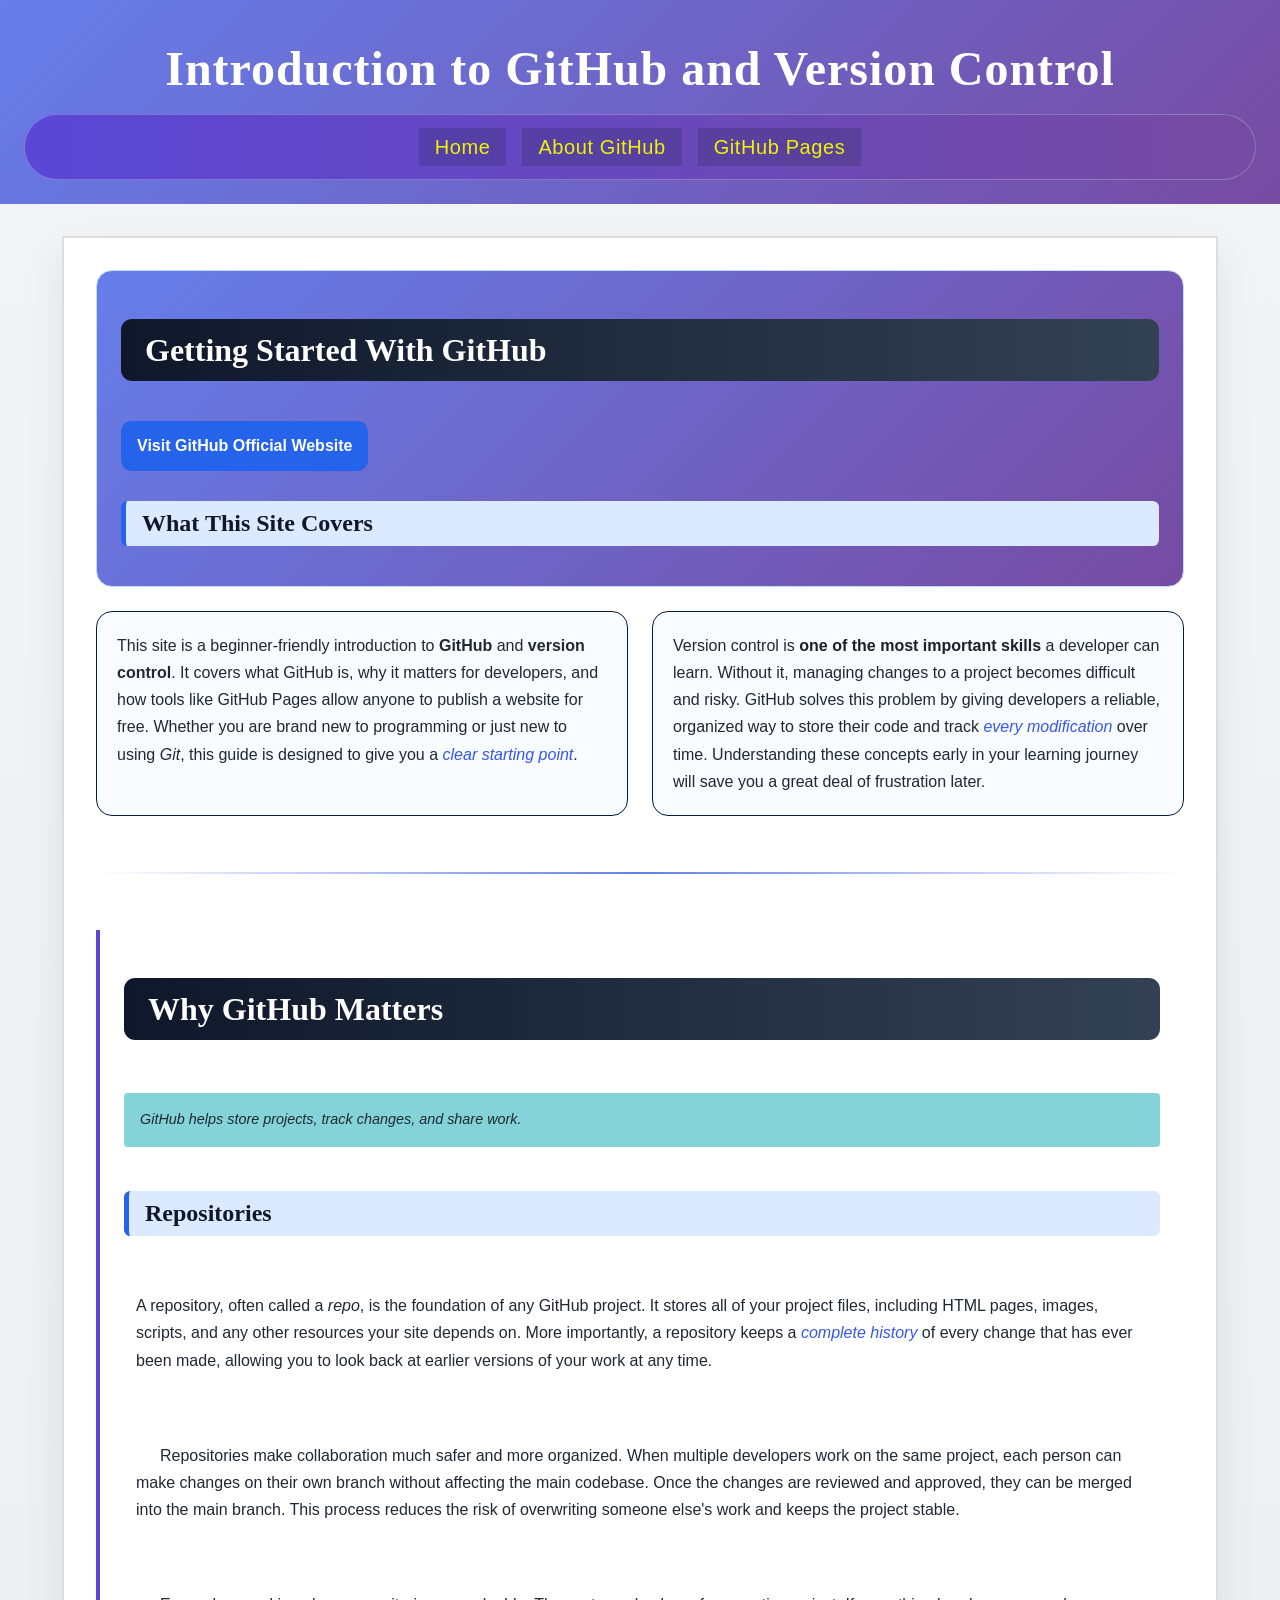
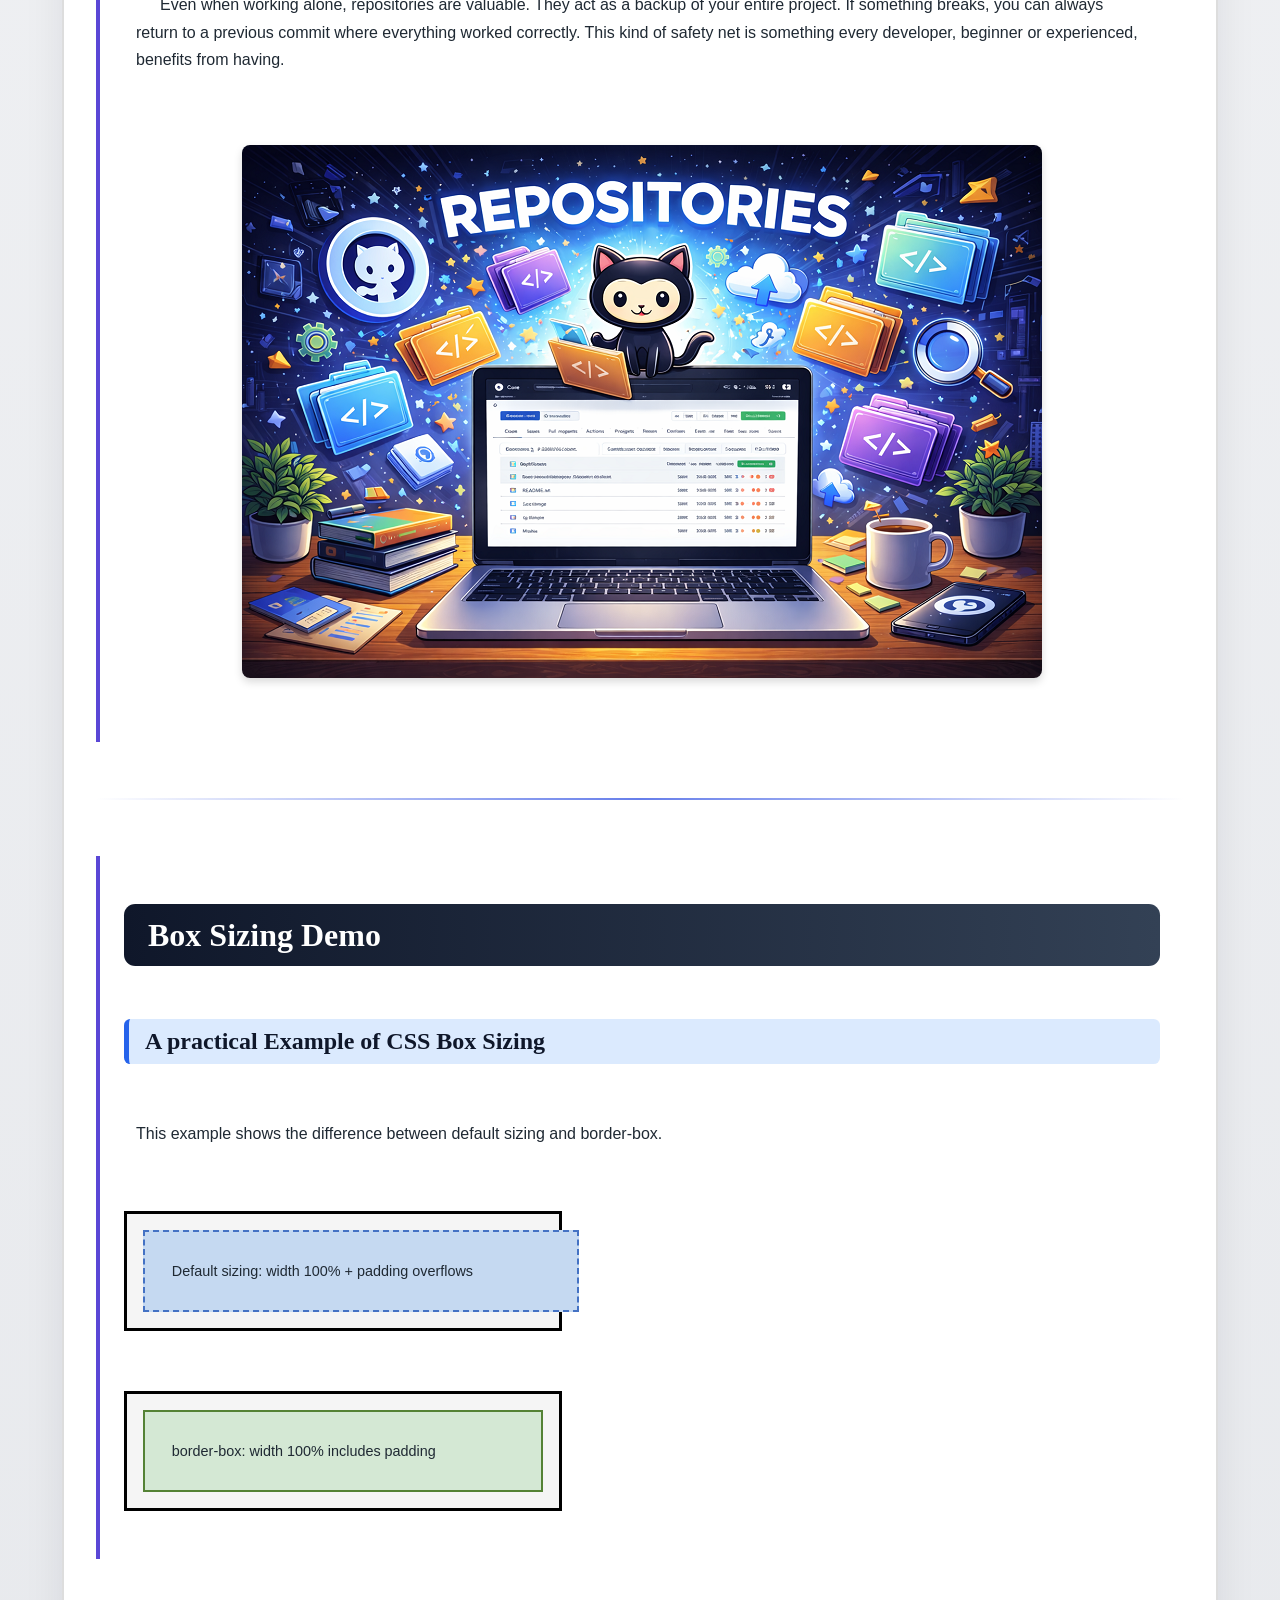
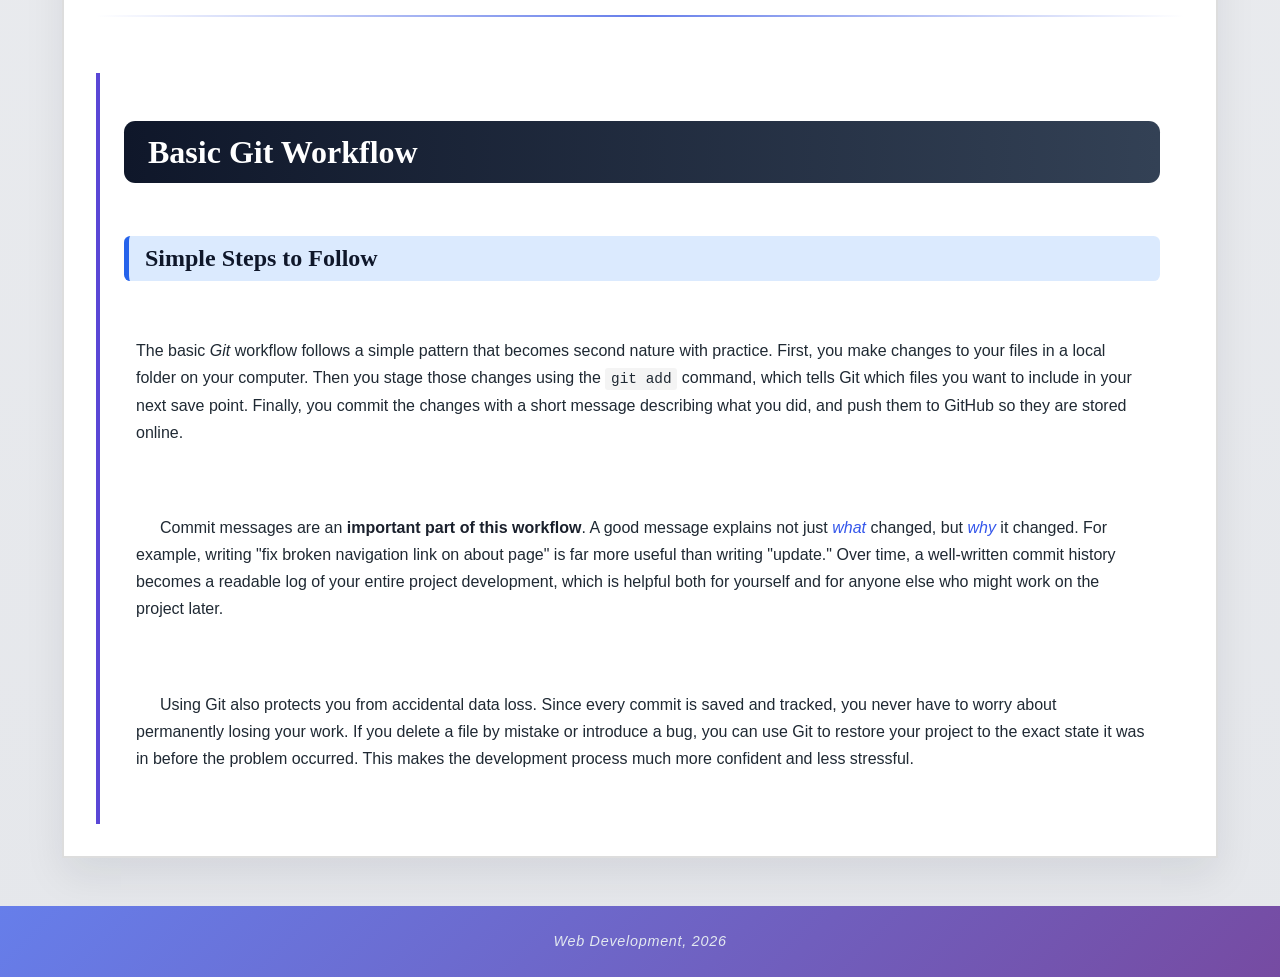
==== index.html @ cdbac878 "Added Response Layouts with Flexbox" ====
<!DOCTYPE html>
<html lang="en">
<head>
    <meta charset="UTF-8">
    <meta name="viewport" content="width=device-width, initial-scale=1.0">
    <meta name="author" content="Abdulrahman Al Haideri">
    <meta name="description" content="A simple three-page website about GitHub and version control.">
    <meta name="keywords" content="GitHub, version control, git, repository, GitHub Pages">
    <title>Getting Started with GitHub</title>
    <base href="https://7amany888555.github.io/web_dev_2026/">
    <link rel="stylesheet" href="css/style.css">
    <link rel="icon" type="image/png" href="/media/logoo.png">
</head>
<body>
    <header>
        <h1>Introduction to GitHub and Version Control</h1>
        <nav>
            <ul>
                <li><a href="index.html">Home</a></li>
                <li><a href="about.html">About GitHub</a></li>
                <li><a href="pages.html">GitHub Pages</a></li>
            </ul>
        </nav>
    </header>

    <main>
        <article>
            <header>
                <h2>Getting Started with GitHub</h2> 
                <a href="https://github.com" target="_blank">Visit GitHub Official Website</a>
                <h3>What This Site Covers</h3>
            </header>

            <p>This site is a beginner-friendly introduction to <b>GitHub</b> and <b>version control</b>. It covers what GitHub is, why it matters for developers, and how tools like GitHub Pages allow anyone to publish a website for free. Whether you are brand new to programming or just new to using <i>Git</i>, this guide is designed to give you a <em>clear starting point</em>.</p>

            <p>Version control is <strong>one of the most important skills</strong> a developer can learn. Without it, managing changes to a project becomes difficult and risky. GitHub solves this problem by giving developers a reliable, organized way to store their code and track <em>every modification</em> over time. Understanding these concepts early in your learning journey will save you a great deal of frustration later.</p>

            <hr>

            <section>
                <header>
                    <h2>Why GitHub Matters</h2>
                    <aside>GitHub helps store projects, track changes, and share work.</aside>
                    <h3>Repositories</h3>
                </header>

                <p>A repository, often called a <i>repo</i>, is the foundation of any GitHub project. It stores all of your project files, including HTML pages, images, scripts, and any other resources your site depends on. More importantly, a repository keeps a <em>complete history</em> of every change that has ever been made, allowing you to look back at earlier versions of your work at any time.</p>

                <p>Repositories make collaboration much safer and more organized. When multiple developers work on the same project, each person can make changes on their own branch without affecting the main codebase. Once the changes are reviewed and approved, they can be merged into the main branch. This process reduces the risk of overwriting someone else's work and keeps the project stable.</p>

                <p>Even when working alone, repositories are valuable. They act as a backup of your entire project. If something breaks, you can always return to a previous commit where everything worked correctly. This kind of safety net is something every developer, beginner or experienced, benefits from having.</p>

                <picture>
                    <source srcset="media/Repo-large.png" media="(min-width: 400px)">
                    <source srcset="media/Repo-small.png" media="(max-width: 399px)">
                    <img src="media/Repo-small.png" alt="Repository logo representing code hosting and version control">
                </picture>
            </section>

            <hr>
            <section>
                <header>
                    <h2>Box Sizing Demo</h2>
                    <h3>A practical Example of CSS Box Sizing</h3>
                </header>

                <p>This example shows the difference between default sizing and border-box.</p>

                <div class="parent-box">
                    <div class="child-default">
                        <p>Default sizing: width 100% + padding overflows</p>
                    </div>
                </div>

                <div class="parent-box">
                    <div class="child-borderbox">
                        <p>border-box: width 100% includes padding</p>
                    </div>
                </div>
            </section>

            <hr>

            <section>
                <header>
                    <h2>Basic Git Workflow</h2>
                    <h3>Simple Steps to Follow</h3>
                </header>

                <p>The basic <i>Git</i> workflow follows a simple pattern that becomes second nature with practice. First, you make changes to your files in a local folder on your computer. Then you stage those changes using the <code>git add</code> command, which tells Git which files you want to include in your next save point. Finally, you commit the changes with a short message describing what you did, and push them to GitHub so they are stored online.</p>

                <p>Commit messages are an <strong>important part of this workflow</strong>. A good message explains not just <em>what</em> changed, but <em>why</em> it changed. For example, writing "fix broken navigation link on about page" is far more useful than writing "update." Over time, a well-written commit history becomes a readable log of your entire project development, which is helpful both for yourself and for anyone else who might work on the project later.</p>

                <p>Using Git also protects you from accidental data loss. Since every commit is saved and tracked, you never have to worry about permanently losing your work. If you delete a file by mistake or introduce a bug, you can use Git to restore your project to the exact state it was in before the problem occurred. This makes the development process much more confident and less stressful.</p>
            </section>
        </article>
    </main>

    <footer>
        <address>Web Development, 2026</address>
    </footer>
</body>
</html>
---- css/style.css ----
/* Base font size   */
html {
    font-size: 100%;
    font-family: "Helvetica Neue", Arial, sans-serif;
}
/* Page background - body */
body {
     background: linear-gradient(to bottom, #f3f4f6 0%, #e5e7eb 100%);
    color: #1f2933;
    margin: 0;
    padding: 0;
    line-height: 1.6;
}

/* Page header  */
header {
    background: linear-gradient(135deg, #667eea 0%, #764ba2 100%);
    color: #ffffff;
    padding: 1.5rem;
    margin-bottom: 2rem;
}

/*HEADINGS - Hierarchy with Serif Font */

h1, h2, h3 {
    font-family: Georgia, "Times New Roman", serif;
    font-weight: 700;
    line-height: 1.2;
}


/* Page title - h1 */
h1 {
    color: #ffffff;
    font-size: 3rem;
    padding: 1rem 2rem;
    margin: 0;
    text-align: center;
    letter-spacing: 0.02em;
}

/* Links within header */
a {
    color: white;
     font-weight: bold;
}

/* Page subtitle - h2 */
h2 {
    background: linear-gradient(90deg, #0f172a 0%, #334155 100%);
    color: #ffffff;
    font-size: 2rem;
    padding: 0.75rem 1.5rem;
    margin: 1.5rem 0;
    text-transform: capitalize;
    border-radius: 0.7rem;

}


/* Page section title - h3 */
h3 {
    background-color: #dbeafe;
    color: #0f172a;
    font-size: 1.5rem;
    padding: 0.5rem 1rem;
    margin: 1rem 0;
    font-weight: 600;
    border-left: 5px solid #2563eb;
    border-radius: 0.4rem;
}

/* Page navigation bar  */
nav {
    background: linear-gradient(90deg, #5a47d6 0%, #764ba2 100%);
    padding: 1rem 2rem;
    font-size: 1.25rem;
     border-radius: 8px;
     border: 1px solid rgba(255, 255, 255, 0.24);
    border-radius: 999px;
    backdrop-filter: blur(4px);
}

/* Navigation list - horizontal with spacing */
nav ul {
    list-style: none;
    padding: 0;
    margin: 0;
    display: flex;
    justify-content: center;
    align-items: center;
    gap: 1rem;
    flex-wrap: wrap;
}

/* Navigation list items - no default margin, flexible layout */
nav li {
    margin: 0;
        flex: 0 1 auto;

}

/* Page navigation links  */
nav a {
     background: rgba(15, 23, 42, 0.18);
    color: #eef205; 
    padding: 0.5rem 1rem;
    text-decoration: none;
    font-weight: 500;
    letter-spacing: 0.03em;
    transition: background-color 0.3s, color 0.3s; 
}

/* Hover effect for navigation links */
nav a:hover {
    background-color: #eef205;
    color: #1f2933;
    border-radius: 4px;
    text-decoration: underline;
}
/* Main content container - centered with margin auto */
main {
    background-color: #ffffff;
    width: 85%;
    max-width: 1200px;
    margin: 2rem auto;
    padding: 2rem;
    border: 2px solid #ddd;
    box-shadow: 0 18px 38px rgba(15, 23, 42, 0.08);

}

/* Sections within main */
section {
    margin: 0;
    padding: 1.5rem;
    border-left: 4px solid #5a47d6;
    display: flex;
    flex: 1 1 340px;
    flex-direction: column;
    gap: 0.75rem;
}

/* Section header - styled with background and border */
section > header {
    margin: 0;
    padding: 0;
    background: transparent;
    color: inherit;
    box-shadow: none;
    display: flex;
    flex-direction: column;
    gap: 0.8rem;
}

/* First paragraph indent (optional typographic style) */
section p + p {
    text-indent: 1.5em;
}

/* Paragraphs */
p {
    margin: 1rem 0;
    padding: 0.75em;
    line-height: 1.7;
    font-size: 1rem;
    text-align: left;
   
}

/* Article layout - flexbox for responsive design */
article {
    display: flex;
    flex-wrap: wrap;
    gap: 1.5rem;
    align-items: stretch;

}

/* Article header - full width with background and border */
article > header {
    flex: 1 1 100%;
    margin-bottom: 0;
    padding: 1.5rem;
    color: #1f2933;
    border: 1px solid #bfdbfe;
    border-radius: 1rem;
    box-shadow: none;
}

/* Article header link styled as a button */
article > header a {
    display: inline-block;
    margin: 1rem 0 0.9rem 0;
    padding: 0.75rem 1rem;
    color: #ffffff;
    background: #2563eb;
    border-radius: 0.65rem;
    text-decoration: none;
}

/* Hover effect for article header link */
article > header a:hover {
    background: #1d4ed8;
}
/* Article paragraphs - flexible layout with background and border */
article > p {
    flex: 1 1 320px;
    margin: 0;
    padding: 1.25rem;
    background: #f8fbff;
    border: 1px solid #031e41;
    border-radius: 1rem;
}



/* Page aside  */
aside {
    background-color: #84d3d9;
    color: #1f2933;
    padding: 1rem;
    margin: 1rem 0;
    border-radius: 4px;
    font-size: 0.9rem;
    line-height: 1.5;
    font-style: italic;
    
}

em {
    font-style: italic;
    font-weight: 500;
    color: #3557eb;
}
 
strong {
    font-weight: 700;
    color: #1a202c;
}

/* CODE STYLING ( */
code, pre {
    font-family: "Courier New", Courier, monospace;
    font-size: 0.9em;
    background-color: #f4f4f4;
    padding: 0.2em 0.4em;
    border-radius: 3px;
}

pre {
    padding: 1rem;
    overflow-x: auto;
    line-height: 1.5;
}

/* Images */
img {
    max-width: 80%;
    height: auto;
    border-radius: 8px;
    box-shadow: 0 4px 8px rgba(0, 0, 0, 0.15);
    transition: transform 0.3s ease, box-shadow 0.3s ease;
}
 
img:hover {
    transform: scale(1.05);
    box-shadow: 0 8px 16px rgba(0, 0, 0, 0.2);
}
 
picture {
    display: block;
    margin: 2rem 0;
    text-align: center;
}

/* Horizontal rule with gradient */
hr {
    border: none;
    height: 2px;
    background: linear-gradient(90deg, transparent 0%, #667eea 50%, transparent 100%);
    margin: 2rem 0;
    flex: 1 1 100%;

}
 

/*  footer */
footer {
    background: linear-gradient(135deg, #667eea 0%, #764ba2 100%);
    color: #e2e8f0;
    padding: 1.5rem;
    margin-top: 3rem;
    text-align: center;
    font-size: 0.9rem;
    letter-spacing: 0.05em;
}

.parent-box {
    width: 400px;
    max-width: 100%;
    border: 3px solid #000;
    padding: 1rem;
    background-color: #f5f5f5;
    margin: 1.5rem 0;
}

/* Child with default content-box (overflows) */
.child-default {
    width: 100%;
    padding: 1rem;
    background-color: #c5d9f1;
    border: 2px dashed #4472c4;
    box-sizing: content-box;
}

.child-default p {
    margin: 0;
    font-size: 0.9rem;
}

/* Child with border-box (fits perfectly) */
.child-borderbox {
    width: 100%;
    padding: 1rem;
    background-color: #d4e8d4;
    border: 2px solid #548235;
    box-sizing: border-box;
}

.child-borderbox p {
    margin: 0;
    font-size: 0.9rem;
}
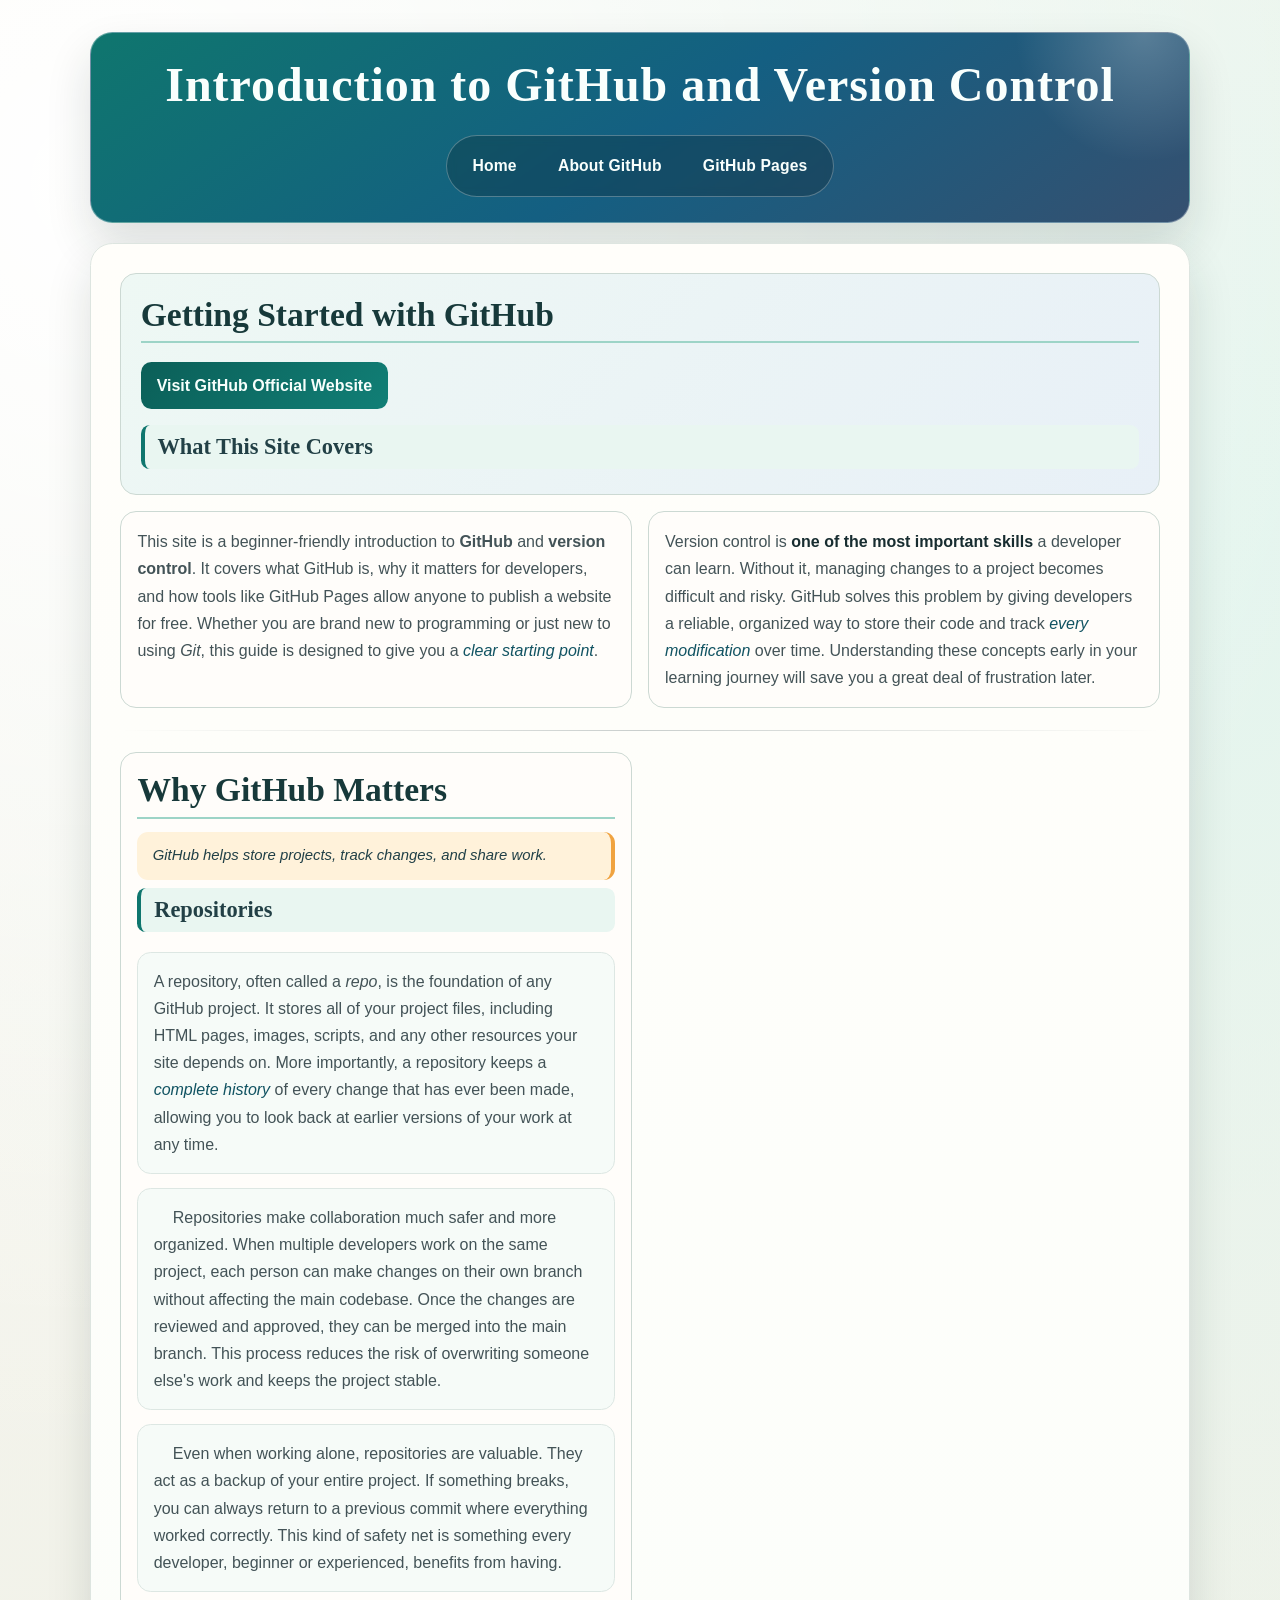
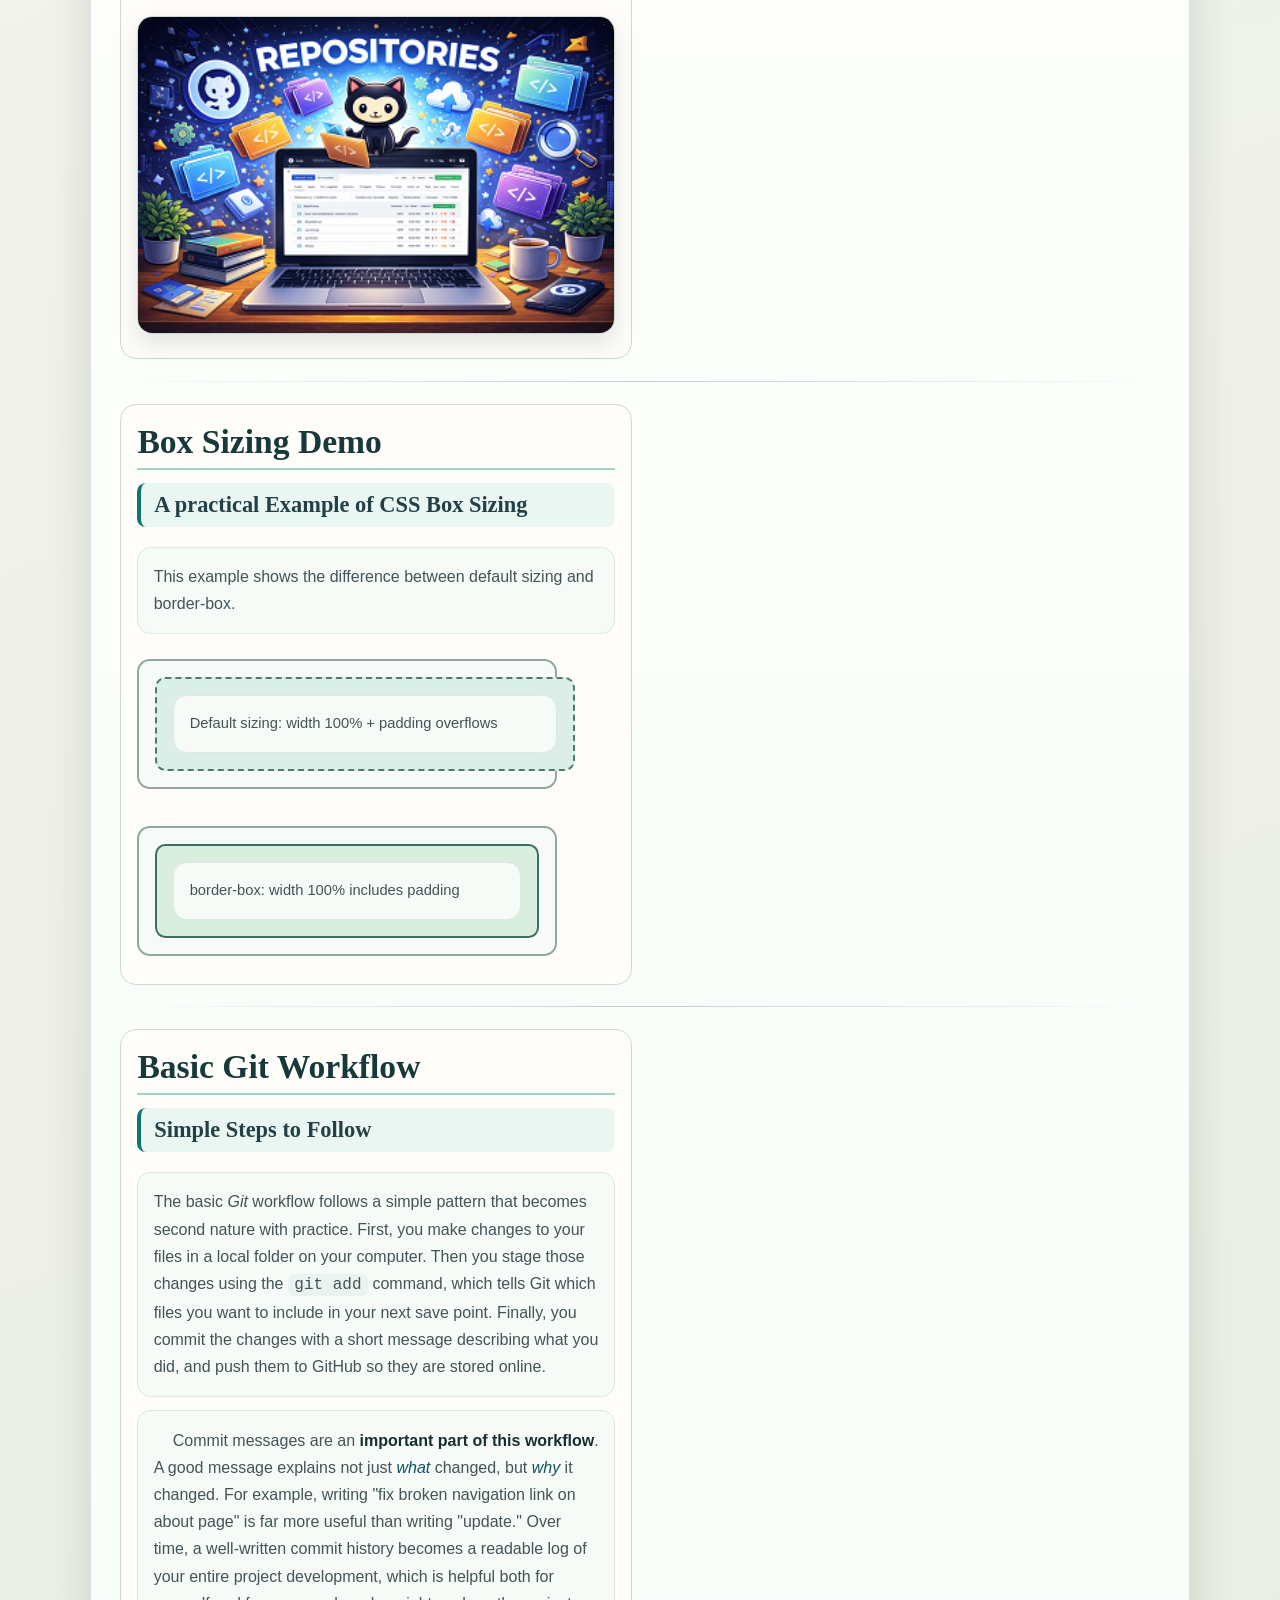
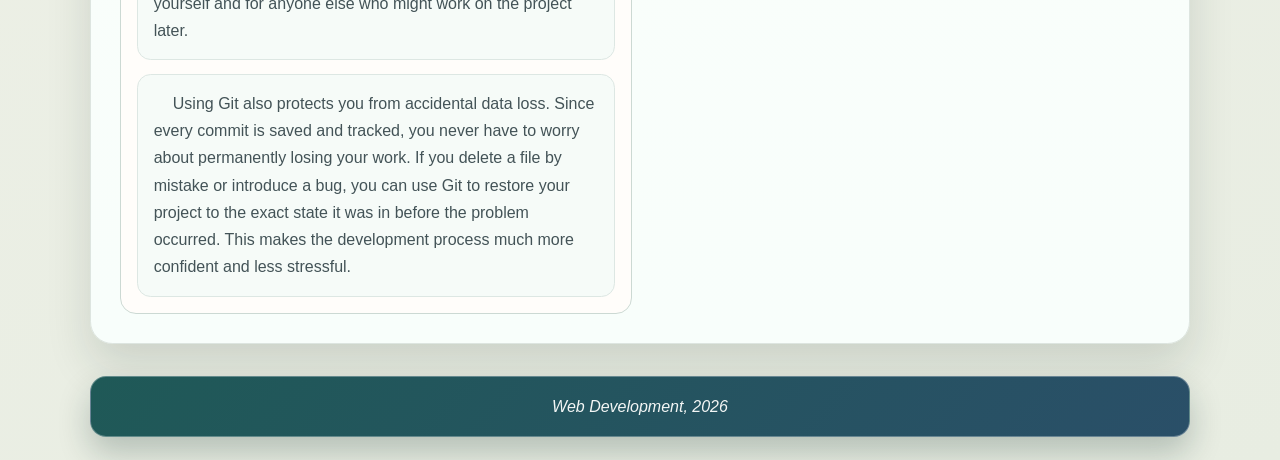
==== commit e9e61958: "Added JSON-LD To All Pages" ====
--- a/index.html
+++ b/index.html
@@ -10,6 +10,74 @@
     <base href="https://7amany888555.github.io/web_dev_2026/">
     <link rel="stylesheet" href="css/style.css">
     <link rel="icon" type="image/png" href="/media/logoo.png">
+<script type="application/ld+json">
+{
+  "@context": "https://schema.org",
+  "@type": "WebPage",
+  "name": "Getting Started with GitHub",
+  "description": "A simple three-page website about GitHub and version control.",
+  "author": {
+    "@type": "Person",
+    "name": "Abdulrahman Al Haideri"
+  },
+
+
+  "keywords": [
+    "GitHub",
+    "version control",
+    "git",
+    "repository",
+    "GitHub Pages"
+  ],
+  "hasPart": [
+    {
+      "@type": "WebPageElement",
+      "name": "Introduction to GitHub"
+    },
+    {
+      "@type": "WebPageElement",
+      "name": "Why GitHub Matters"
+    },
+    {
+      "@type": "WebPageElement",
+      "name": "Repositories"
+    },
+    {
+      "@type": "WebPageElement",
+      "name": "Box Sizing Demo"
+    },
+    {
+      "@type": "WebPageElement",
+      "name": "Basic Git Workflow"
+    }
+  ],
+  "mainContentOfPage": {
+    "@type": "WebPageElement",
+    "name": "Main Article Content"
+  },
+  "breadcrumb": {
+    "@type": "BreadcrumbList",
+    "itemListElement": [
+      {
+        "@type": "ListItem",
+        "position": 1,
+        "name": "Home"
+      },
+      {
+        "@type": "ListItem",
+        "position": 2,
+        "name": "About GitHub"
+      },
+      {
+        "@type": "ListItem",
+        "position": 3,
+        "name": "GitHub Pages"
+      }
+    ]
+  }
+}
+</script>
+
 </head>
 <body>
     <header>
--- a/css/style.css
+++ b/css/style.css
@@ -1,334 +1,417 @@
-/* Base font size   */
+:root {
+    --bg-page: #f8f6ef;
+    --bg-muted: #e8ede2;
+    --surface: #fffdfa;
+    --surface-soft: #f6fbf8;
+    --ink: #1f2e2f;
+    --ink-soft: #435357;
+    --accent: #0f766e;
+    --accent-strong: #0b5f58;
+    --accent-soft: #d5efe6;
+    --line: #ccd9d3;
+    --highlight: #f0a340;
+    --shadow: 0 22px 45px rgba(24, 44, 38, 0.14);
+    --radius-lg: 1.4rem;
+    --radius-md: 1rem;
+}
+
+*,
+*::before,
+*::after {
+    box-sizing: border-box;
+}
+
 html {
     font-size: 100%;
-    font-family: "Helvetica Neue", Arial, sans-serif;
-}
-/* Page background - body */
+    scroll-behavior: smooth;
+}
+
 body {
-     background: linear-gradient(to bottom, #f3f4f6 0%, #e5e7eb 100%);
-    color: #1f2933;
-    margin: 0;
-    padding: 0;
-    line-height: 1.6;
-}
-
-/* Page header  */
-header {
-    background: linear-gradient(135deg, #667eea 0%, #764ba2 100%);
-    color: #ffffff;
-    padding: 1.5rem;
-    margin-bottom: 2rem;
-}
-
-/*HEADINGS - Hierarchy with Serif Font */
-
-h1, h2, h3 {
-    font-family: Georgia, "Times New Roman", serif;
-    font-weight: 700;
-    line-height: 1.2;
-}
-
-
-/* Page title - h1 */
+    margin: 0;
+    min-height: 100vh;
+    line-height: 1.7;
+    color: var(--ink);
+    font-family: "Trebuchet MS", "Segoe UI", sans-serif;
+    background:
+        radial-gradient(circle at 8% 5%, #ffffff 0%, rgba(255, 255, 255, 0) 35%),
+        radial-gradient(circle at 90% 15%, #e3f5ee 0%, rgba(227, 245, 238, 0) 40%),
+        linear-gradient(160deg, var(--bg-page) 0%, var(--bg-muted) 100%);
+}
+
+h1,
+h2,
+h3 {
+    margin: 0;
+    line-height: 1.25;
+    font-family: "Palatino Linotype", "Book Antiqua", serif;
+}
+
+a {
+    color: inherit;
+}
+
+body > header {
+    position: relative;
+    overflow: hidden;
+    width: min(1100px, 92vw);
+    margin: 2rem auto 1.25rem;
+    padding: 1.4rem clamp(1rem, 3vw, 2.2rem) 1.55rem;
+    color: #f9fffd;
+    border: 1px solid rgba(255, 255, 255, 0.35);
+    border-radius: var(--radius-lg);
+    background: linear-gradient(145deg, #0f766e 0%, #145f82 52%, #355070 100%);
+    box-shadow: var(--shadow);
+    animation: slide-up 0.55s ease-out both;
+}
+
+body > header::after {
+    content: "";
+    position: absolute;
+    width: 260px;
+    height: 260px;
+    right: -85px;
+    top: -130px;
+    border-radius: 50%;
+    background: radial-gradient(circle, rgba(255, 255, 255, 0.23) 0%, rgba(255, 255, 255, 0) 70%);
+    pointer-events: none;
+}
+
 h1 {
-    color: #ffffff;
-    font-size: 3rem;
-    padding: 1rem 2rem;
-    margin: 0;
+    margin-bottom: 1.2rem;
     text-align: center;
+    font-size: clamp(1.9rem, 4.2vw, 3rem);
     letter-spacing: 0.02em;
-}
-
-/* Links within header */
-a {
-    color: white;
-     font-weight: bold;
-}
-
-/* Page subtitle - h2 */
-h2 {
-    background: linear-gradient(90deg, #0f172a 0%, #334155 100%);
-    color: #ffffff;
-    font-size: 2rem;
-    padding: 0.75rem 1.5rem;
-    margin: 1.5rem 0;
-    text-transform: capitalize;
-    border-radius: 0.7rem;
-
-}
-
-
-/* Page section title - h3 */
-h3 {
-    background-color: #dbeafe;
-    color: #0f172a;
-    font-size: 1.5rem;
-    padding: 0.5rem 1rem;
-    margin: 1rem 0;
-    font-weight: 600;
-    border-left: 5px solid #2563eb;
-    border-radius: 0.4rem;
-}
-
-/* Page navigation bar  */
+    text-wrap: balance;
+}
+
 nav {
-    background: linear-gradient(90deg, #5a47d6 0%, #764ba2 100%);
-    padding: 1rem 2rem;
-    font-size: 1.25rem;
-     border-radius: 8px;
-     border: 1px solid rgba(255, 255, 255, 0.24);
+    width: fit-content;
+    max-width: 100%;
+    margin: 0 auto;
+    padding: 0.55rem;
+    border: 1px solid rgba(255, 255, 255, 0.28);
     border-radius: 999px;
-    backdrop-filter: blur(4px);
-}
-
-/* Navigation list - horizontal with spacing */
+    background: rgba(12, 27, 34, 0.26);
+    backdrop-filter: blur(5px);
+}
+
 nav ul {
     list-style: none;
+    margin: 0;
     padding: 0;
-    margin: 0;
     display: flex;
+    flex-wrap: wrap;
+    align-items: center;
     justify-content: center;
-    align-items: center;
+    gap: 0.45rem;
+}
+
+nav a {
+    display: block;
+    padding: 0.45rem 1rem;
+    font-size: 0.98rem;
+    font-weight: 700;
+    letter-spacing: 0.01em;
+    text-decoration: none;
+    color: #f9fffd;
+    border-radius: 999px;
+    border: 1px solid transparent;
+    transition: background-color 0.28s ease, color 0.28s ease, border-color 0.28s ease, transform 0.28s ease;
+}
+
+nav a:hover,
+nav a:focus-visible {
+    background: #fff4cc;
+    color: #203037;
+    border-color: rgba(255, 255, 255, 0.8);
+    transform: translateY(-1px);
+    outline: none;
+}
+
+main {
+    width: min(1100px, 92vw);
+    margin: 0 auto 2rem;
+    padding: clamp(1rem, 2.3vw, 2rem);
+    border: 1px solid #dde5e0;
+    border-radius: var(--radius-lg);
+    background: linear-gradient(180deg, #fffefa 0%, #f8fefb 100%);
+    box-shadow: var(--shadow);
+    animation: fade-in 0.72s ease-out both;
+}
+
+article {
+    display: grid;
+    grid-template-columns: repeat(12, 1fr);
     gap: 1rem;
-    flex-wrap: wrap;
-}
-
-/* Navigation list items - no default margin, flexible layout */
-nav li {
-    margin: 0;
-        flex: 0 1 auto;
-
-}
-
-/* Page navigation links  */
-nav a {
-     background: rgba(15, 23, 42, 0.18);
-    color: #eef205; 
-    padding: 0.5rem 1rem;
+}
+
+article > header {
+    grid-column: 1 / -1;
+    padding: 1.2rem;
+    border: 1px solid var(--line);
+    border-radius: var(--radius-md);
+    background: linear-gradient(135deg, #eef8f4 0%, #e8f0f7 100%);
+}
+
+h2 {
+    margin-bottom: 0.8rem;
+    padding-bottom: 0.35rem;
+    color: #17393a;
+    border-bottom: 2px solid #9dd4c7;
+    font-size: clamp(1.5rem, 3.2vw, 2.1rem);
+    text-wrap: balance;
+}
+
+h3 {
+    margin-bottom: 0.4rem;
+    padding: 0.5rem 0.8rem;
+    color: #224046;
+    border-left: 4px solid var(--accent);
+    border-radius: 0.55rem;
+    background: #e9f6f1;
+    font-size: clamp(1.05rem, 2.4vw, 1.4rem);
+}
+
+article > header a {
+    display: inline-block;
+    margin: 0.35rem 0 1rem;
+    padding: 0.62rem 1rem;
+    border-radius: 0.65rem;
     text-decoration: none;
-    font-weight: 500;
-    letter-spacing: 0.03em;
-    transition: background-color 0.3s, color 0.3s; 
-}
-
-/* Hover effect for navigation links */
-nav a:hover {
-    background-color: #eef205;
-    color: #1f2933;
-    border-radius: 4px;
-    text-decoration: underline;
-}
-/* Main content container - centered with margin auto */
-main {
-    background-color: #ffffff;
-    width: 85%;
-    max-width: 1200px;
-    margin: 2rem auto;
-    padding: 2rem;
-    border: 2px solid #ddd;
-    box-shadow: 0 18px 38px rgba(15, 23, 42, 0.08);
-
-}
-
-/* Sections within main */
+    font-weight: 700;
+    color: #f7fffc;
+    background: linear-gradient(130deg, var(--accent-strong) 0%, #117f76 100%);
+    transition: transform 0.25s ease, box-shadow 0.25s ease, filter 0.25s ease;
+}
+
+article > header a:hover,
+article > header a:focus-visible {
+    transform: translateY(-1px);
+    box-shadow: 0 12px 24px rgba(10, 84, 78, 0.28);
+    filter: brightness(1.05);
+    outline: none;
+}
+
+article > p,
 section {
-    margin: 0;
-    padding: 1.5rem;
-    border-left: 4px solid #5a47d6;
-    display: flex;
-    flex: 1 1 340px;
-    flex-direction: column;
-    gap: 0.75rem;
-}
-
-/* Section header - styled with background and border */
-section > header {
-    margin: 0;
-    padding: 0;
-    background: transparent;
-    color: inherit;
-    box-shadow: none;
+    grid-column: span 6;
+    margin: 0;
+    border: 1px solid var(--line);
+    border-radius: var(--radius-md);
+    background: var(--surface);
+}
+
+article > p {
+    padding: 1rem;
+}
+
+section {
     display: flex;
     flex-direction: column;
-    gap: 0.8rem;
-}
-
-/* First paragraph indent (optional typographic style) */
+    gap: 0.85rem;
+    padding: 1rem;
+}
+
+section > header {
+    margin: 0;
+    padding: 0;
+    color: inherit;
+    background: transparent;
+}
+
 section p + p {
-    text-indent: 1.5em;
-}
-
-/* Paragraphs */
+    text-indent: 1.2rem;
+}
+
 p {
-    margin: 1rem 0;
-    padding: 0.75em;
-    line-height: 1.7;
+    margin: 0;
+    padding: 0.95rem;
+    color: var(--ink-soft);
     font-size: 1rem;
-    text-align: left;
-   
-}
-
-/* Article layout - flexbox for responsive design */
-article {
-    display: flex;
-    flex-wrap: wrap;
-    gap: 1.5rem;
-    align-items: stretch;
-
-}
-
-/* Article header - full width with background and border */
-article > header {
-    flex: 1 1 100%;
-    margin-bottom: 0;
-    padding: 1.5rem;
-    color: #1f2933;
-    border: 1px solid #bfdbfe;
-    border-radius: 1rem;
-    box-shadow: none;
-}
-
-/* Article header link styled as a button */
-article > header a {
-    display: inline-block;
-    margin: 1rem 0 0.9rem 0;
-    padding: 0.75rem 1rem;
-    color: #ffffff;
-    background: #2563eb;
-    border-radius: 0.65rem;
-    text-decoration: none;
-}
-
-/* Hover effect for article header link */
-article > header a:hover {
-    background: #1d4ed8;
-}
-/* Article paragraphs - flexible layout with background and border */
-article > p {
-    flex: 1 1 320px;
-    margin: 0;
-    padding: 1.25rem;
-    background: #f8fbff;
-    border: 1px solid #031e41;
-    border-radius: 1rem;
-}
-
-
-
-/* Page aside  */
+    border-radius: 0.85rem;
+    border: 1px solid #dde7e3;
+    background: var(--surface-soft);
+}
+
 aside {
-    background-color: #84d3d9;
-    color: #1f2933;
-    padding: 1rem;
-    margin: 1rem 0;
-    border-radius: 4px;
-    font-size: 0.9rem;
-    line-height: 1.5;
+    margin: 0.3rem 0 0.5rem;
+    padding: 0.7rem 0.95rem;
+    border-radius: 0.7rem;
+    color: #214047;
+    font-size: 0.93rem;
     font-style: italic;
-    
+    border-right: 4px solid var(--highlight);
+    background: #fff2da;
 }
 
 em {
-    font-style: italic;
-    font-weight: 500;
-    color: #3557eb;
-}
- 
+    color: #115362;
+}
+
 strong {
-    font-weight: 700;
-    color: #1a202c;
-}
-
-/* CODE STYLING ( */
-code, pre {
-    font-family: "Courier New", Courier, monospace;
-    font-size: 0.9em;
-    background-color: #f4f4f4;
-    padding: 0.2em 0.4em;
-    border-radius: 3px;
-}
-
+    color: #182d30;
+}
+
+code,
 pre {
+    padding: 0.15em 0.4em;
+    border-radius: 0.4rem;
+    font-family: Consolas, "Courier New", monospace;
+    background: #ebf3f0;
+}
+
+pre {
     padding: 1rem;
     overflow-x: auto;
-    line-height: 1.5;
-}
-
-/* Images */
+}
+
+picture {
+    margin: 0.6rem 0 0;
+    text-align: center;
+}
+
 img {
-    max-width: 80%;
+    width: min(100%, 540px);
     height: auto;
-    border-radius: 8px;
-    box-shadow: 0 4px 8px rgba(0, 0, 0, 0.15);
+    border-radius: 0.95rem;
+    border: 1px solid #cadad3;
+    box-shadow: 0 10px 24px rgba(17, 59, 54, 0.13);
     transition: transform 0.3s ease, box-shadow 0.3s ease;
 }
- 
+
 img:hover {
-    transform: scale(1.05);
-    box-shadow: 0 8px 16px rgba(0, 0, 0, 0.2);
-}
- 
-picture {
-    display: block;
-    margin: 2rem 0;
+    transform: translateY(-2px);
+    box-shadow: 0 15px 28px rgba(17, 59, 54, 0.2);
+}
+
+hr {
+    grid-column: 1 / -1;
+    width: 100%;
+    margin: 0.35rem 0;
+    border: 0;
+    height: 1px;
+    background: linear-gradient(90deg, rgba(34, 57, 63, 0) 0%, rgba(34, 57, 63, 0.24) 50%, rgba(34, 57, 63, 0) 100%);
+}
+
+footer {
+    width: min(1100px, 92vw);
+    margin: 0 auto 1.4rem;
+    padding: 1rem;
+    color: #f3f6f5;
     text-align: center;
-}
-
-/* Horizontal rule with gradient */
-hr {
-    border: none;
-    height: 2px;
-    background: linear-gradient(90deg, transparent 0%, #667eea 50%, transparent 100%);
-    margin: 2rem 0;
-    flex: 1 1 100%;
-
-}
- 
-
-/*  footer */
-footer {
-    background: linear-gradient(135deg, #667eea 0%, #764ba2 100%);
-    color: #e2e8f0;
-    padding: 1.5rem;
-    margin-top: 3rem;
-    text-align: center;
-    font-size: 0.9rem;
-    letter-spacing: 0.05em;
+    border-radius: var(--radius-md);
+    border: 1px solid rgba(255, 255, 255, 0.3);
+    background: linear-gradient(130deg, #1f5957 0%, #2a4f68 100%);
+    box-shadow: 0 16px 32px rgba(13, 47, 43, 0.24);
+    animation: fade-in 0.92s ease-out both;
 }
 
 .parent-box {
-    width: 400px;
-    max-width: 100%;
-    border: 3px solid #000;
-    padding: 1rem;
-    background-color: #f5f5f5;
-    margin: 1.5rem 0;
-}
-
-/* Child with default content-box (overflows) */
+    width: min(100%, 420px);
+    margin: 0.75rem 0;
+    padding: 1rem;
+    border: 2px solid #90a8a0;
+    border-radius: 0.8rem;
+    background: #f7faf8;
+}
+
 .child-default {
     width: 100%;
     padding: 1rem;
-    background-color: #c5d9f1;
-    border: 2px dashed #4472c4;
+    border: 2px dashed #4a7b71;
+    border-radius: 0.65rem;
+    background: #dbeee7;
     box-sizing: content-box;
 }
 
-.child-default p {
-    margin: 0;
-    font-size: 0.9rem;
-}
-
-/* Child with border-box (fits perfectly) */
+.child-default p,
+.child-borderbox p {
+    margin: 0;
+    font-size: 0.92rem;
+}
+
 .child-borderbox {
     width: 100%;
     padding: 1rem;
-    background-color: #d4e8d4;
-    border: 2px solid #548235;
+    border: 2px solid #397062;
+    border-radius: 0.65rem;
+    background: #d9eede;
     box-sizing: border-box;
 }
 
-.child-borderbox p {
-    margin: 0;
-    font-size: 0.9rem;
-}+@keyframes fade-in {
+    from {
+        opacity: 0;
+    }
+
+    to {
+        opacity: 1;
+    }
+}
+
+@keyframes slide-up {
+    from {
+        opacity: 0;
+        transform: translateY(16px);
+    }
+
+    to {
+        opacity: 1;
+        transform: translateY(0);
+    }
+}
+
+@media (max-width: 900px) {
+    article > p,
+    section {
+        grid-column: 1 / -1;
+    }
+
+    nav {
+        border-radius: 1rem;
+        width: 100%;
+    }
+}
+
+@media (max-width: 640px) {
+    body > header {
+        margin-top: 1.1rem;
+        padding: 1rem 0.85rem 1.05rem;
+        border-radius: 1rem;
+    }
+
+    nav ul {
+        flex-direction: column;
+        align-items: stretch;
+    }
+
+    nav a {
+        text-align: center;
+        width: 100%;
+    }
+
+    main {
+        padding: 0.85rem;
+        border-radius: 1rem;
+    }
+
+    article > header,
+    section,
+    article > p {
+        padding: 0.85rem;
+    }
+
+    section p + p {
+        text-indent: 0;
+    }
+}
+
+@media (prefers-reduced-motion: reduce) {
+    *,
+    *::before,
+    *::after {
+        animation: none !important;
+        transition: none !important;
+        scroll-behavior: auto !important;
+    }
+}
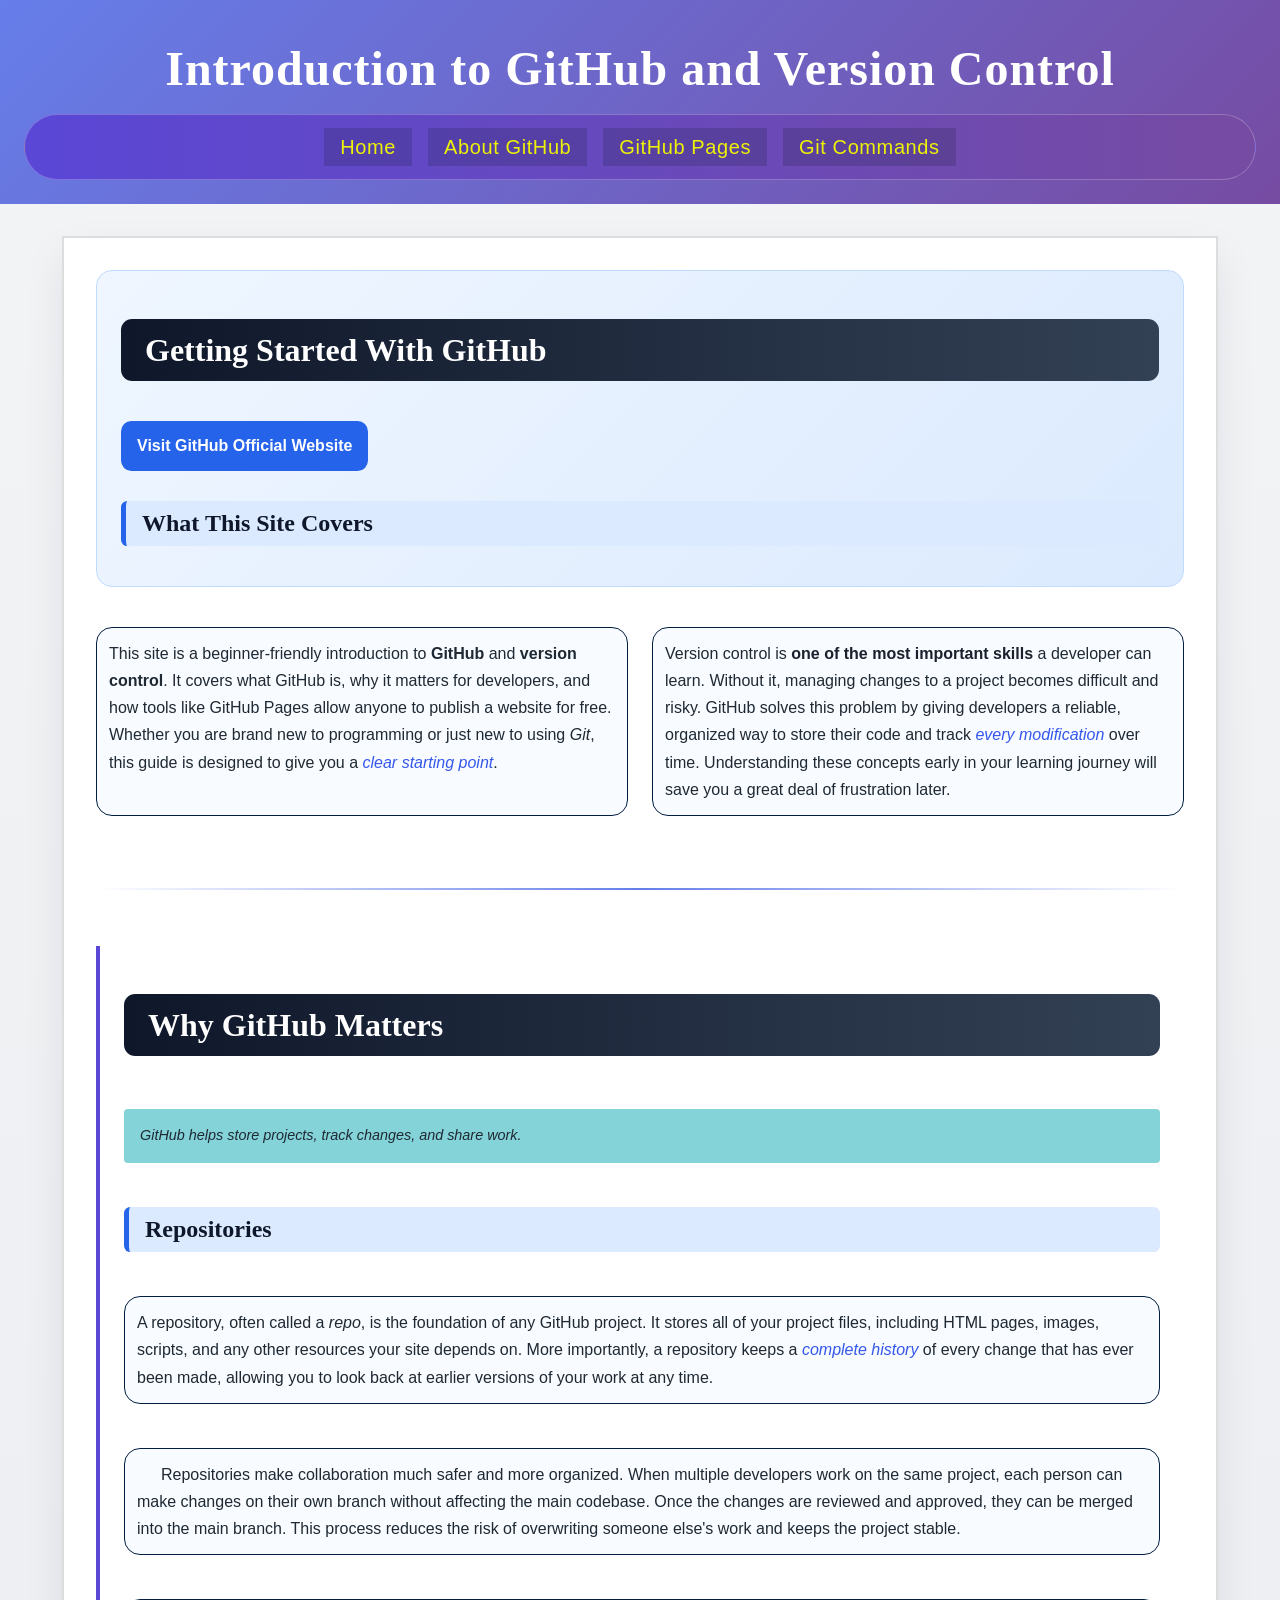
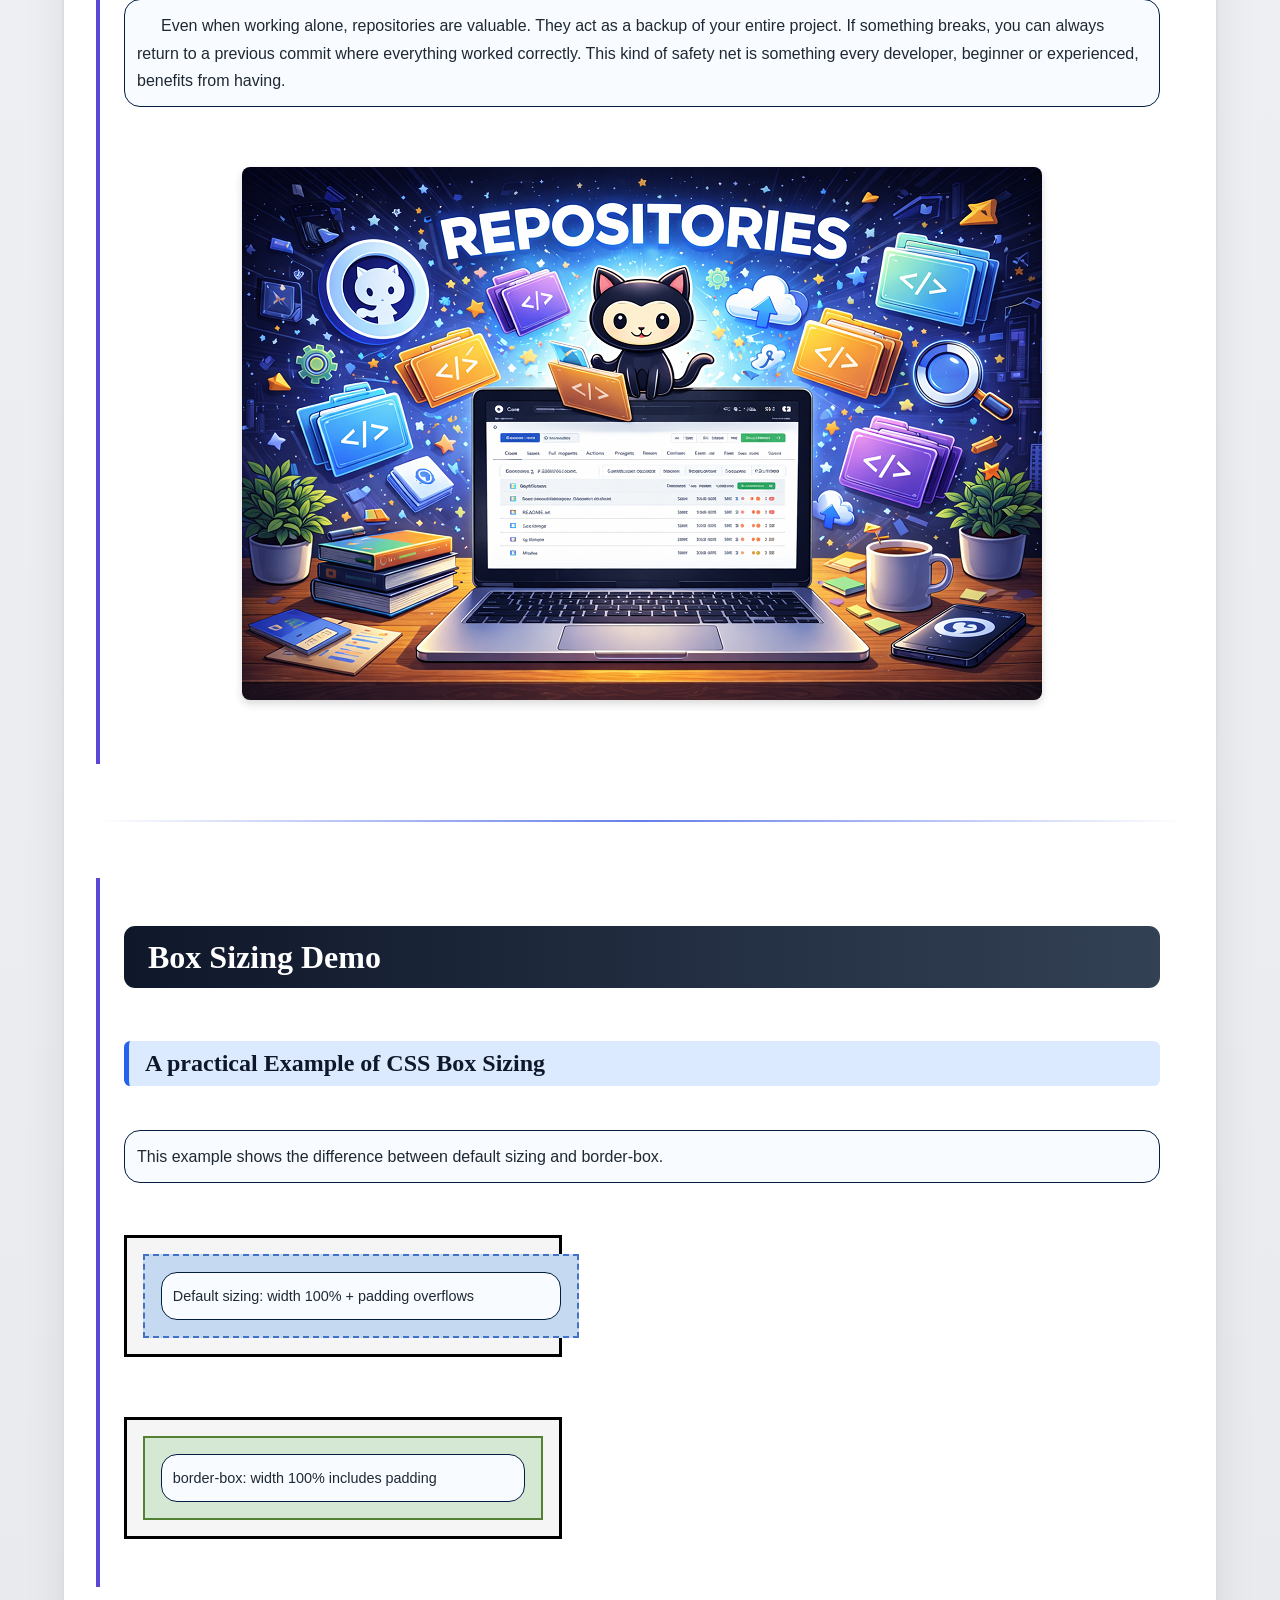
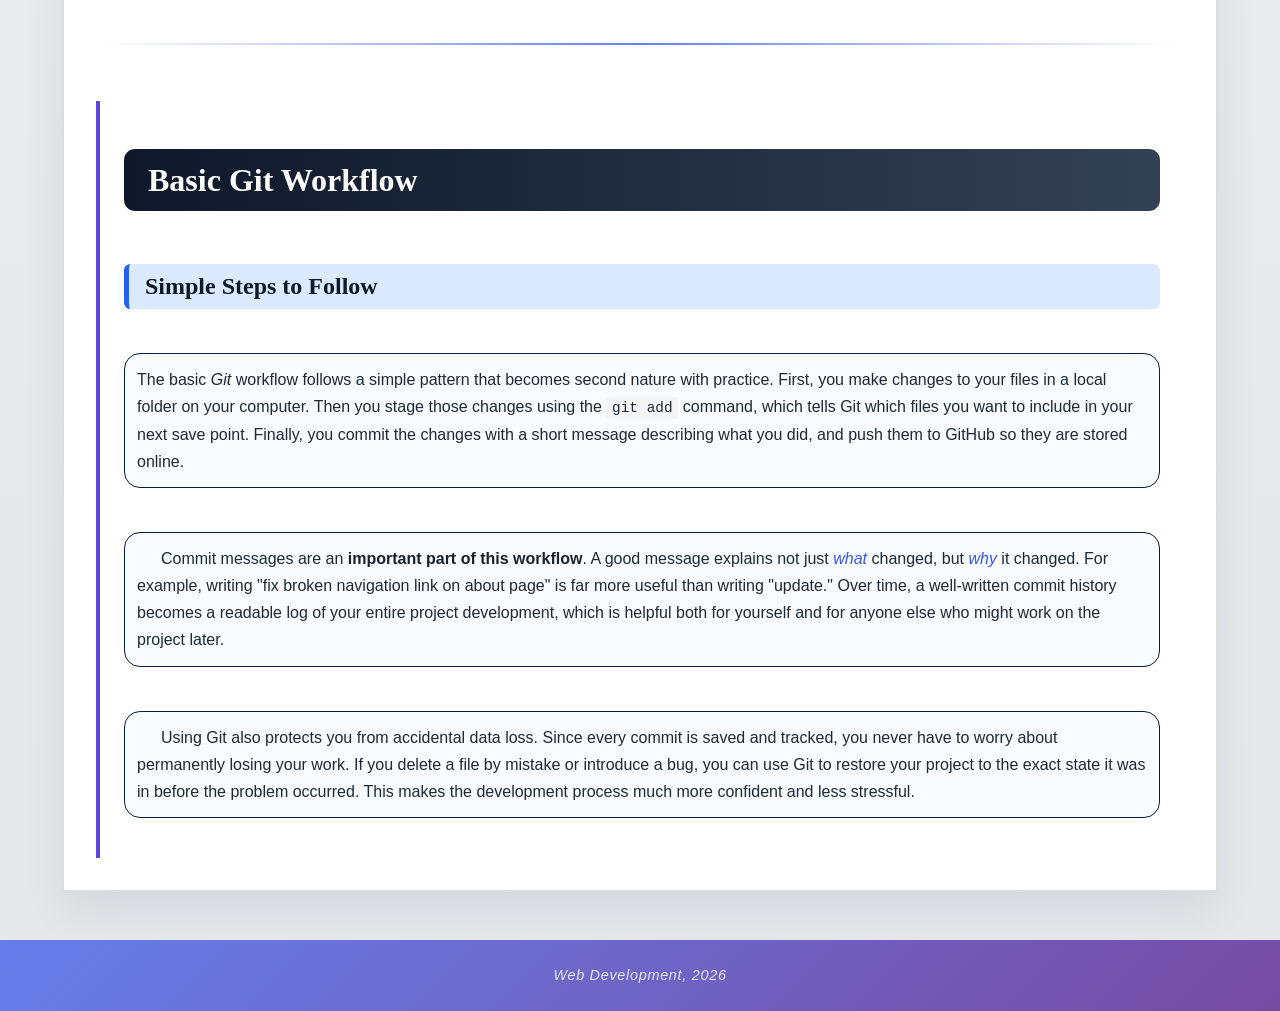
==== commit c1f0fd31: "feat: add beginner Git commands page Add a semantic Git Commands tutorial page with JSON-LD, command" ====
--- a/index.html
+++ b/index.html
@@ -87,6 +87,7 @@
                 <li><a href="index.html">Home</a></li>
                 <li><a href="about.html">About GitHub</a></li>
                 <li><a href="pages.html">GitHub Pages</a></li>
+                <li><a href="git-commands.html">Git Commands</a></li>
             </ul>
         </nav>
     </header>
@@ -168,4 +169,4 @@
         <address>Web Development, 2026</address>
     </footer>
 </body>
-</html>+</html>
--- a/css/style.css
+++ b/css/style.css
@@ -1,417 +1,399 @@
-:root {
-    --bg-page: #f8f6ef;
-    --bg-muted: #e8ede2;
-    --surface: #fffdfa;
-    --surface-soft: #f6fbf8;
-    --ink: #1f2e2f;
-    --ink-soft: #435357;
-    --accent: #0f766e;
-    --accent-strong: #0b5f58;
-    --accent-soft: #d5efe6;
-    --line: #ccd9d3;
-    --highlight: #f0a340;
-    --shadow: 0 22px 45px rgba(24, 44, 38, 0.14);
-    --radius-lg: 1.4rem;
-    --radius-md: 1rem;
-}
-
-*,
-*::before,
-*::after {
-    box-sizing: border-box;
-}
-
+/* Base font size   */
 html {
     font-size: 100%;
-    scroll-behavior: smooth;
-}
-
+    font-family: "Helvetica Neue", Arial, sans-serif;
+}
+/* Page background - body */
 body {
-    margin: 0;
-    min-height: 100vh;
-    line-height: 1.7;
-    color: var(--ink);
-    font-family: "Trebuchet MS", "Segoe UI", sans-serif;
-    background:
-        radial-gradient(circle at 8% 5%, #ffffff 0%, rgba(255, 255, 255, 0) 35%),
-        radial-gradient(circle at 90% 15%, #e3f5ee 0%, rgba(227, 245, 238, 0) 40%),
-        linear-gradient(160deg, var(--bg-page) 0%, var(--bg-muted) 100%);
-}
-
-h1,
-h2,
+     background: linear-gradient(to bottom, #f3f4f6 0%, #e5e7eb 100%);
+    color: #1f2933;
+    margin: 0;
+    padding: 0;
+    line-height: 1.6;
+}
+
+/* Page header  */
+header {
+    background: linear-gradient(135deg, #667eea 0%, #764ba2 100%);
+    color: #ffffff;
+    padding: 1.5rem;
+    margin-bottom: 2rem;
+}
+
+/*HEADINGS - Hierarchy with Serif Font */
+
+h1, h2, h3 {
+    font-family: Georgia, "Times New Roman", serif;
+    font-weight: 700;
+    line-height: 1.2;
+}
+
+
+/* Page title - h1 */
+h1 {
+    color: #ffffff;
+    font-size: 3rem;
+    padding: 1rem 2rem;
+    margin: 0;
+    text-align: center;
+    letter-spacing: 0.02em;
+}
+
+/* Links within header */
+a {
+    color: white;
+     font-weight: bold;
+}
+
+/* Page subtitle - h2 */
+h2 {
+    background: linear-gradient(90deg, #0f172a 0%, #334155 100%);
+    color: #ffffff;
+    font-size: 2rem;
+    padding: 0.75rem 1.5rem;
+    margin: 1.5rem 0;
+    text-transform: capitalize;
+    border-radius: 0.7rem;
+
+}
+
+
+/* Page section title - h3 */
 h3 {
-    margin: 0;
-    line-height: 1.25;
-    font-family: "Palatino Linotype", "Book Antiqua", serif;
-}
-
-a {
-    color: inherit;
-}
-
-body > header {
-    position: relative;
-    overflow: hidden;
-    width: min(1100px, 92vw);
-    margin: 2rem auto 1.25rem;
-    padding: 1.4rem clamp(1rem, 3vw, 2.2rem) 1.55rem;
-    color: #f9fffd;
-    border: 1px solid rgba(255, 255, 255, 0.35);
-    border-radius: var(--radius-lg);
-    background: linear-gradient(145deg, #0f766e 0%, #145f82 52%, #355070 100%);
-    box-shadow: var(--shadow);
-    animation: slide-up 0.55s ease-out both;
-}
-
-body > header::after {
-    content: "";
-    position: absolute;
-    width: 260px;
-    height: 260px;
-    right: -85px;
-    top: -130px;
-    border-radius: 50%;
-    background: radial-gradient(circle, rgba(255, 255, 255, 0.23) 0%, rgba(255, 255, 255, 0) 70%);
-    pointer-events: none;
-}
-
-h1 {
-    margin-bottom: 1.2rem;
-    text-align: center;
-    font-size: clamp(1.9rem, 4.2vw, 3rem);
-    letter-spacing: 0.02em;
-    text-wrap: balance;
-}
-
+    background-color: #dbeafe;
+    color: #0f172a;
+    font-size: 1.5rem;
+    padding: 0.5rem 1rem;
+    margin: 1rem 0;
+    font-weight: 600;
+    border-left: 5px solid #2563eb;
+    border-radius: 0.4rem;
+}
+
+/* Page navigation bar  */
 nav {
-    width: fit-content;
-    max-width: 100%;
-    margin: 0 auto;
-    padding: 0.55rem;
-    border: 1px solid rgba(255, 255, 255, 0.28);
+    background: linear-gradient(90deg, #5a47d6 0%, #764ba2 100%);
+    padding: 1rem 2rem;
+    font-size: 1.25rem;
+     border-radius: 8px;
+     border: 1px solid rgba(255, 255, 255, 0.24);
     border-radius: 999px;
-    background: rgba(12, 27, 34, 0.26);
-    backdrop-filter: blur(5px);
-}
-
+    backdrop-filter: blur(4px);
+}
+
+/* Navigation list - horizontal with spacing */
 nav ul {
     list-style: none;
-    margin: 0;
     padding: 0;
+    margin: 0;
+    display: flex;
+    justify-content: center;
+    align-items: center;
+    gap: 1rem;
+    flex-wrap: wrap;
+}
+
+/* Navigation list items - no default margin, flexible layout */
+nav li {
+    margin: 0;
+        flex: 0 1 auto;
+
+}
+
+/* Page navigation links  */
+nav a {
+     background: rgba(15, 23, 42, 0.18);
+    color: #eef205; 
+    padding: 0.5rem 1rem;
+    text-decoration: none;
+    font-weight: 500;
+    letter-spacing: 0.03em;
+    transition: background-color 0.3s, color 0.3s; 
+}
+
+/* Hover effect for navigation links */
+nav a:hover {
+    background-color: #eef205;
+    color: #1f2933;
+    border-radius: 4px;
+    text-decoration: underline;
+}
+/* Main content container - centered with margin auto */
+main {
+    background-color: #ffffff;
+    width: 85%;
+    max-width: 1200px;
+    margin: 2rem auto;
+    padding: 2rem;
+    border: 2px solid #ddd;
+    box-shadow: 0 18px 38px rgba(15, 23, 42, 0.08);
+
+}
+
+/* Sections within main */
+section {
+    margin: 0;
+    padding: 1.5rem;
+    border-left: 4px solid #5a47d6;
+    display: flex;
+    flex: 1 1 340px;
+    flex-direction: column;
+    gap: 0.75rem;
+}
+
+/* Section header - styled with background and border */
+section > header {
+    margin: 0;
+    padding: 0;
+    background: transparent;
+    color: inherit;
+    box-shadow: none;
+    display: flex;
+    flex-direction: column;
+    gap: 0.8rem;
+}
+
+
+/* First paragraph indent (optional typographic style) */
+section p + p {
+    text-indent: 1.5em;
+}
+
+/* Paragraphs */
+p {
+    margin: 1rem 0;
+    padding: 0.75em;
+    line-height: 1.7;
+    font-size: 1rem;
+    text-align: left;
+    background: #f8fbff;
+    border: 1px solid #031e41;
+    border-radius: 1rem;
+}
+
+/* Article layout - flexbox for responsive design */
+article {
     display: flex;
     flex-wrap: wrap;
-    align-items: center;
-    justify-content: center;
-    gap: 0.45rem;
-}
-
-nav a {
-    display: block;
-    padding: 0.45rem 1rem;
-    font-size: 0.98rem;
-    font-weight: 700;
-    letter-spacing: 0.01em;
-    text-decoration: none;
-    color: #f9fffd;
-    border-radius: 999px;
-    border: 1px solid transparent;
-    transition: background-color 0.28s ease, color 0.28s ease, border-color 0.28s ease, transform 0.28s ease;
-}
-
-nav a:hover,
-nav a:focus-visible {
-    background: #fff4cc;
-    color: #203037;
-    border-color: rgba(255, 255, 255, 0.8);
-    transform: translateY(-1px);
-    outline: none;
-}
-
-main {
-    width: min(1100px, 92vw);
-    margin: 0 auto 2rem;
-    padding: clamp(1rem, 2.3vw, 2rem);
-    border: 1px solid #dde5e0;
-    border-radius: var(--radius-lg);
-    background: linear-gradient(180deg, #fffefa 0%, #f8fefb 100%);
-    box-shadow: var(--shadow);
-    animation: fade-in 0.72s ease-out both;
-}
-
-article {
-    display: grid;
-    grid-template-columns: repeat(12, 1fr);
-    gap: 1rem;
-}
-
+    gap: 1.5rem;
+    align-items: stretch;
+
+}
+
+/* Article header - full width with background and border */
 article > header {
-    grid-column: 1 / -1;
-    padding: 1.2rem;
-    border: 1px solid var(--line);
-    border-radius: var(--radius-md);
-    background: linear-gradient(135deg, #eef8f4 0%, #e8f0f7 100%);
-}
-
-h2 {
-    margin-bottom: 0.8rem;
-    padding-bottom: 0.35rem;
-    color: #17393a;
-    border-bottom: 2px solid #9dd4c7;
-    font-size: clamp(1.5rem, 3.2vw, 2.1rem);
-    text-wrap: balance;
-}
-
-h3 {
-    margin-bottom: 0.4rem;
-    padding: 0.5rem 0.8rem;
-    color: #224046;
-    border-left: 4px solid var(--accent);
-    border-radius: 0.55rem;
-    background: #e9f6f1;
-    font-size: clamp(1.05rem, 2.4vw, 1.4rem);
-}
-
+    flex: 1 1 100%;
+    margin-bottom: 0;
+    padding: 1.5rem;
+    background: linear-gradient(135deg, #eff6ff 0%, #dbeafe 100%);
+    color: #1f2933;
+    border: 1px solid #bfdbfe;
+    border-radius: 1rem;
+    box-shadow: none;
+    
+}
+
+/* Article header link styled as a button */
 article > header a {
     display: inline-block;
-    margin: 0.35rem 0 1rem;
-    padding: 0.62rem 1rem;
+    margin: 1rem 0 0.9rem 0;
+    padding: 0.75rem 1rem;
+    color: #ffffff;
+    background: #2563eb;
     border-radius: 0.65rem;
     text-decoration: none;
+}
+
+/* Hover effect for article header link */
+article > header a:hover {
+    background: #1d4ed8;
+}
+/* Article paragraphs - flexible layout with background and border */
+article > p {
+    flex: 1 1 320px;
+}
+
+
+/* Page aside  */
+aside {
+    background-color: #84d3d9;
+    color: #1f2933;
+    padding: 1rem;
+    margin: 1rem 0;
+    border-radius: 4px;
+    font-size: 0.9rem;
+    line-height: 1.5;
+    font-style: italic;
+    
+}
+
+em {
+    font-style: italic;
+    font-weight: 500;
+    color: #3557eb;
+}
+ 
+strong {
     font-weight: 700;
-    color: #f7fffc;
-    background: linear-gradient(130deg, var(--accent-strong) 0%, #117f76 100%);
-    transition: transform 0.25s ease, box-shadow 0.25s ease, filter 0.25s ease;
-}
-
-article > header a:hover,
-article > header a:focus-visible {
-    transform: translateY(-1px);
-    box-shadow: 0 12px 24px rgba(10, 84, 78, 0.28);
-    filter: brightness(1.05);
-    outline: none;
-}
-
-article > p,
-section {
-    grid-column: span 6;
-    margin: 0;
-    border: 1px solid var(--line);
-    border-radius: var(--radius-md);
-    background: var(--surface);
-}
-
-article > p {
-    padding: 1rem;
-}
-
-section {
-    display: flex;
-    flex-direction: column;
-    gap: 0.85rem;
-    padding: 1rem;
-}
-
-section > header {
-    margin: 0;
+    color: #1a202c;
+}
+
+/* CODE STYLING ( */
+code, pre {
+    font-family: "Courier New", Courier, monospace;
+    font-size: 0.9em;
+    background-color: #f4f4f4;
+    padding: 0.2em 0.4em;
+    border-radius: 3px;
+}
+
+pre {
+    padding: 1rem;
+    overflow-x: auto;
+    line-height: 1.5;
+}
+
+h4 {
+    color: #0f172a;
+    font-size: 1.05rem;
+    margin: 0 0 0.75rem 0;
+}
+
+.command-grid {
+    display: grid;
+    gap: 1rem;
+    grid-template-columns: repeat(auto-fit, minmax(260px, 1fr));
+}
+
+.command-card {
+    background: #f8fbff;
+    border: 1px solid #bfdbfe;
+    border-left: 5px solid #2563eb;
+    border-radius: 0.7rem;
+    box-shadow: 0 8px 18px rgba(15, 23, 42, 0.08);
+    padding: 1rem;
+}
+
+.command-card-wide {
+    width: 100%;
+}
+
+.command-card pre {
+    background: #0f172a;
+    color: #e2e8f0;
+    border-radius: 0.5rem;
+    margin: 0.75rem 0;
+}
+
+.command-card code {
+    background: transparent;
+    color: inherit;
     padding: 0;
-    color: inherit;
-    background: transparent;
-}
-
-section p + p {
-    text-indent: 1.2rem;
-}
-
-p {
-    margin: 0;
-    padding: 0.95rem;
-    color: var(--ink-soft);
-    font-size: 1rem;
-    border-radius: 0.85rem;
-    border: 1px solid #dde7e3;
-    background: var(--surface-soft);
-}
-
-aside {
-    margin: 0.3rem 0 0.5rem;
-    padding: 0.7rem 0.95rem;
-    border-radius: 0.7rem;
-    color: #214047;
-    font-size: 0.93rem;
-    font-style: italic;
-    border-right: 4px solid var(--highlight);
-    background: #fff2da;
-}
-
-em {
-    color: #115362;
-}
-
-strong {
-    color: #182d30;
-}
-
-code,
-pre {
-    padding: 0.15em 0.4em;
-    border-radius: 0.4rem;
-    font-family: Consolas, "Courier New", monospace;
-    background: #ebf3f0;
-}
-
-pre {
-    padding: 1rem;
-    overflow-x: auto;
-}
-
+}
+
+.command-card p {
+    margin: 0.75rem 0;
+    border-color: #bfdbfe;
+    border-radius: 0.6rem;
+}
+
+.copy-button {
+    background: #2563eb;
+    border: 0;
+    border-radius: 0.5rem;
+    color: #ffffff;
+    cursor: pointer;
+    font-weight: 700;
+    padding: 0.65rem 1rem;
+    transition: background-color 0.3s, transform 0.2s;
+}
+
+.copy-button:hover,
+.copy-button:focus {
+    background: #1d4ed8;
+    outline: 3px solid #93c5fd;
+    outline-offset: 2px;
+}
+
+.copy-button:active {
+    transform: translateY(1px);
+}
+
+/* Images */
+img {
+    max-width: 80%;
+    height: auto;
+    border-radius: 8px;
+    box-shadow: 0 4px 8px rgba(0, 0, 0, 0.15);
+    transition: transform 0.3s ease, box-shadow 0.3s ease;
+}
+ 
+img:hover {
+    transform: scale(1.05);
+    box-shadow: 0 8px 16px rgba(0, 0, 0, 0.2);
+}
+ 
 picture {
-    margin: 0.6rem 0 0;
+    display: block;
+    margin: 2rem 0;
     text-align: center;
 }
 
-img {
-    width: min(100%, 540px);
-    height: auto;
-    border-radius: 0.95rem;
-    border: 1px solid #cadad3;
-    box-shadow: 0 10px 24px rgba(17, 59, 54, 0.13);
-    transition: transform 0.3s ease, box-shadow 0.3s ease;
-}
-
-img:hover {
-    transform: translateY(-2px);
-    box-shadow: 0 15px 28px rgba(17, 59, 54, 0.2);
-}
-
+/* Horizontal rule with gradient */
 hr {
-    grid-column: 1 / -1;
-    width: 100%;
-    margin: 0.35rem 0;
-    border: 0;
-    height: 1px;
-    background: linear-gradient(90deg, rgba(34, 57, 63, 0) 0%, rgba(34, 57, 63, 0.24) 50%, rgba(34, 57, 63, 0) 100%);
-}
-
+    border: none;
+    height: 2px;
+    background: linear-gradient(90deg, transparent 0%, #667eea 50%, transparent 100%);
+    margin: 2rem 0;
+    flex: 1 1 100%;
+
+}
+ 
+
+/*  footer */
 footer {
-    width: min(1100px, 92vw);
-    margin: 0 auto 1.4rem;
-    padding: 1rem;
-    color: #f3f6f5;
+    background: linear-gradient(135deg, #667eea 0%, #764ba2 100%);
+    color: #e2e8f0;
+    padding: 1.5rem;
+    margin-top: 3rem;
     text-align: center;
-    border-radius: var(--radius-md);
-    border: 1px solid rgba(255, 255, 255, 0.3);
-    background: linear-gradient(130deg, #1f5957 0%, #2a4f68 100%);
-    box-shadow: 0 16px 32px rgba(13, 47, 43, 0.24);
-    animation: fade-in 0.92s ease-out both;
+    font-size: 0.9rem;
+    letter-spacing: 0.05em;
 }
 
 .parent-box {
-    width: min(100%, 420px);
-    margin: 0.75rem 0;
-    padding: 1rem;
-    border: 2px solid #90a8a0;
-    border-radius: 0.8rem;
-    background: #f7faf8;
-}
-
+    width: 400px;
+    max-width: 100%;
+    border: 3px solid #000;
+    padding: 1rem;
+    background-color: #f5f5f5;
+    margin: 1.5rem 0;
+}
+
+/* Child with default content-box (overflows) */
 .child-default {
     width: 100%;
     padding: 1rem;
-    border: 2px dashed #4a7b71;
-    border-radius: 0.65rem;
-    background: #dbeee7;
+    background-color: #c5d9f1;
+    border: 2px dashed #4472c4;
     box-sizing: content-box;
 }
 
-.child-default p,
-.child-borderbox p {
-    margin: 0;
-    font-size: 0.92rem;
-}
-
+.child-default p {
+    margin: 0;
+    font-size: 0.9rem;
+}
+
+/* Child with border-box (fits perfectly) */
 .child-borderbox {
     width: 100%;
     padding: 1rem;
-    border: 2px solid #397062;
-    border-radius: 0.65rem;
-    background: #d9eede;
+    background-color: #d4e8d4;
+    border: 2px solid #548235;
     box-sizing: border-box;
 }
 
-@keyframes fade-in {
-    from {
-        opacity: 0;
-    }
-
-    to {
-        opacity: 1;
-    }
-}
-
-@keyframes slide-up {
-    from {
-        opacity: 0;
-        transform: translateY(16px);
-    }
-
-    to {
-        opacity: 1;
-        transform: translateY(0);
-    }
-}
-
-@media (max-width: 900px) {
-    article > p,
-    section {
-        grid-column: 1 / -1;
-    }
-
-    nav {
-        border-radius: 1rem;
-        width: 100%;
-    }
-}
-
-@media (max-width: 640px) {
-    body > header {
-        margin-top: 1.1rem;
-        padding: 1rem 0.85rem 1.05rem;
-        border-radius: 1rem;
-    }
-
-    nav ul {
-        flex-direction: column;
-        align-items: stretch;
-    }
-
-    nav a {
-        text-align: center;
-        width: 100%;
-    }
-
-    main {
-        padding: 0.85rem;
-        border-radius: 1rem;
-    }
-
-    article > header,
-    section,
-    article > p {
-        padding: 0.85rem;
-    }
-
-    section p + p {
-        text-indent: 0;
-    }
-}
-
-@media (prefers-reduced-motion: reduce) {
-    *,
-    *::before,
-    *::after {
-        animation: none !important;
-        transition: none !important;
-        scroll-behavior: auto !important;
-    }
-}
+.child-borderbox p {
+    margin: 0;
+    font-size: 0.9rem;
+}
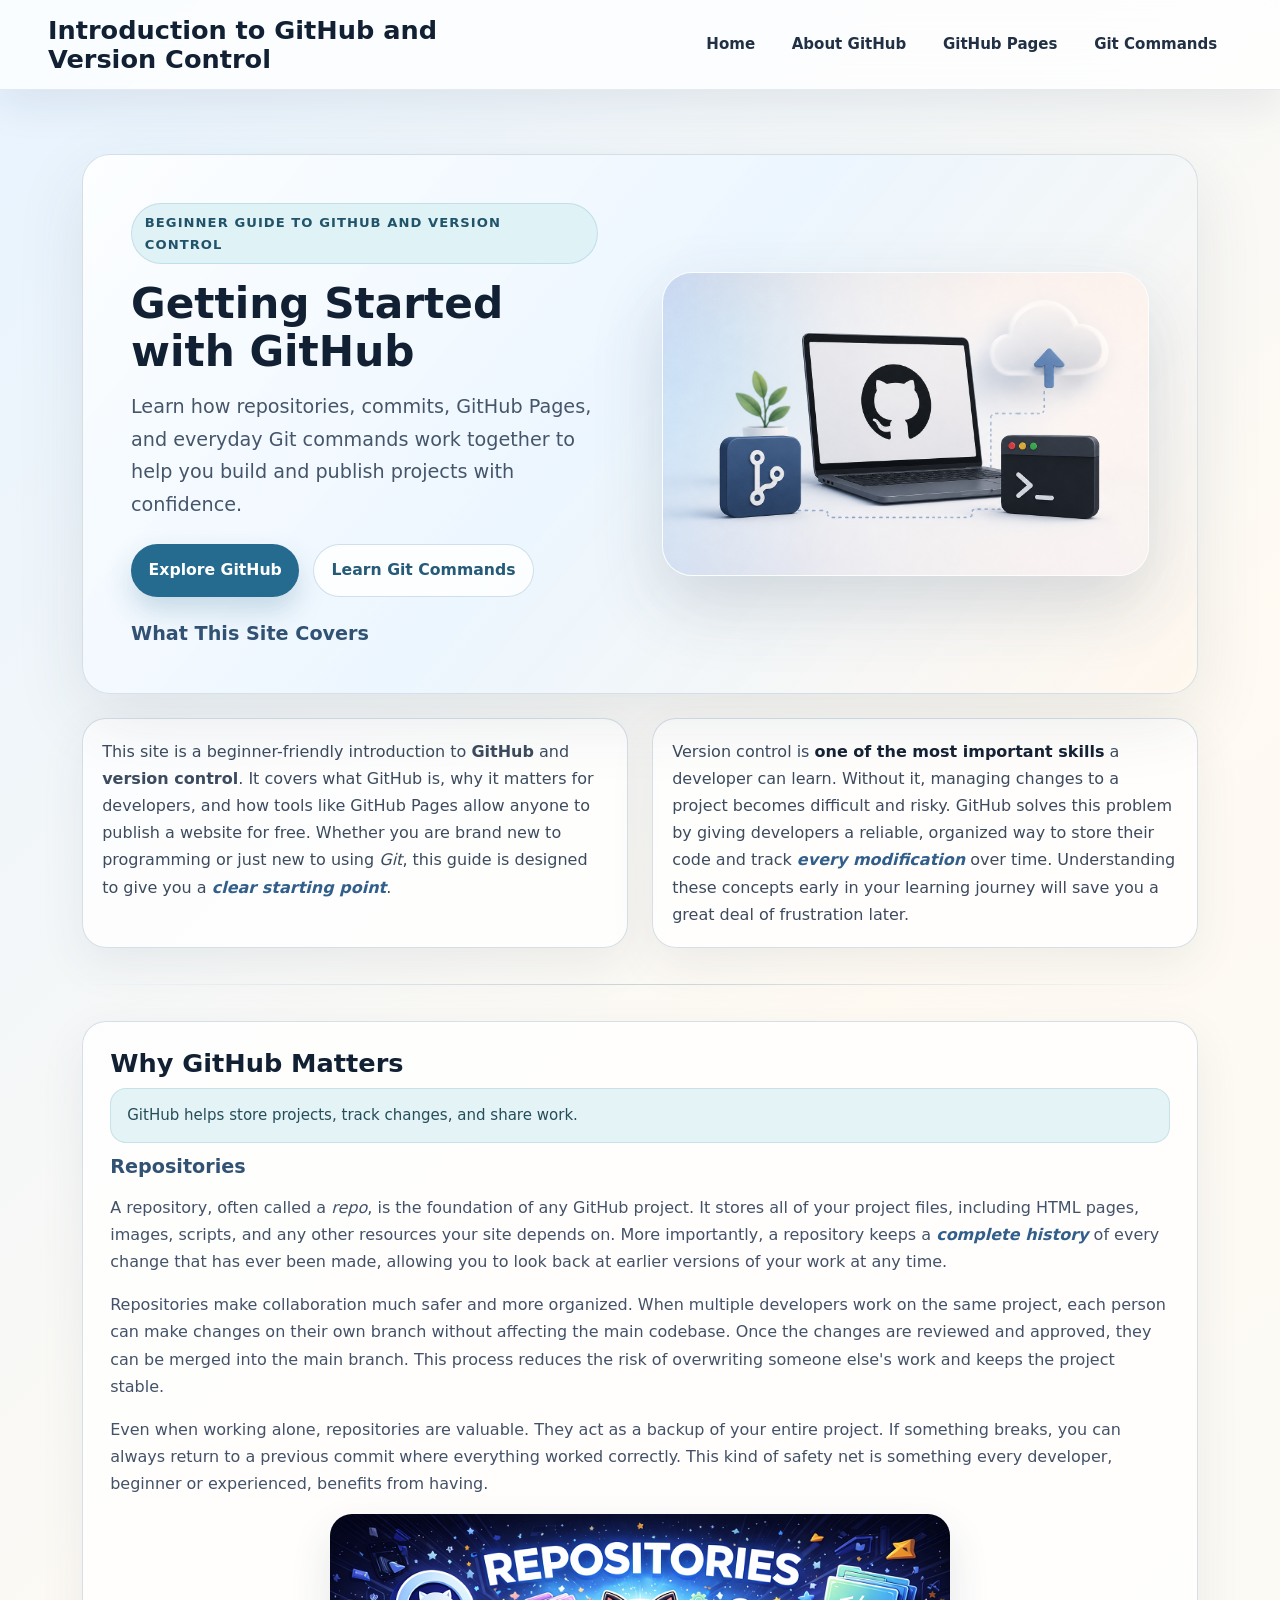
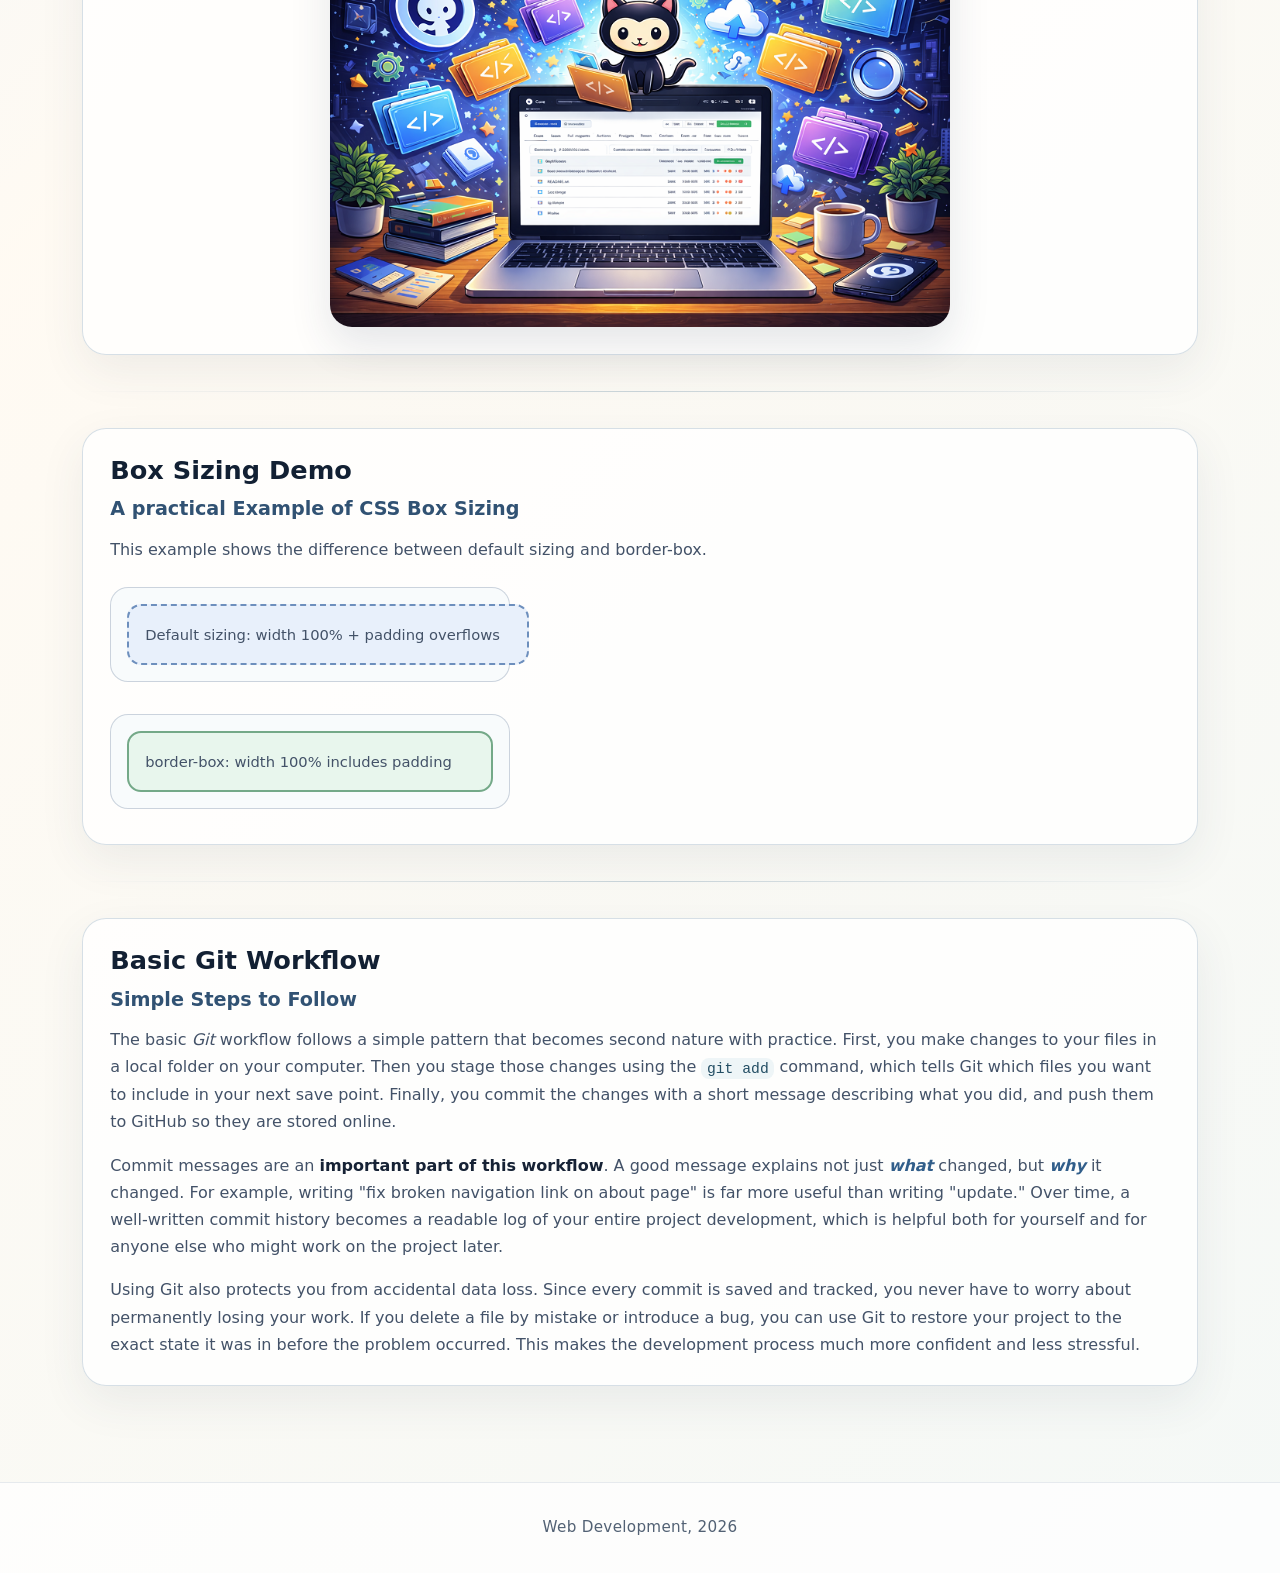
==== commit 7179df34: "feat: redesign educational GitHub site Refresh the shared visual system with a light modern design, " ====
--- a/index.html
+++ b/index.html
@@ -79,7 +79,7 @@
 </script>
 
 </head>
-<body>
+<body class="home-page">
     <header>
         <h1>Introduction to GitHub and Version Control</h1>
         <nav>
@@ -94,10 +94,20 @@
 
     <main>
         <article>
-            <header>
-                <h2>Getting Started with GitHub</h2> 
-                <a href="https://github.com" target="_blank">Visit GitHub Official Website</a>
-                <h3>What This Site Covers</h3>
+            <header class="hero-section">
+                <div class="hero-content">
+                    <p class="eyebrow">Beginner guide to GitHub and version control</p>
+                    <h2>Getting Started with GitHub</h2>
+                    <p class="hero-summary">Learn how repositories, commits, GitHub Pages, and everyday Git commands work together to help you build and publish projects with confidence.</p>
+                    <div class="hero-actions">
+                        <a class="button button-primary" href="https://github.com" target="_blank" rel="noopener">Explore GitHub</a>
+                        <a class="button button-secondary" href="git-commands.html">Learn Git Commands</a>
+                    </div>
+                    <h3>What This Site Covers</h3>
+                </div>
+                <figure class="hero-visual">
+                    <img src="media/hero.png" alt="A modern GitHub and version control workspace illustration">
+                </figure>
             </header>
 
             <p>This site is a beginner-friendly introduction to <b>GitHub</b> and <b>version control</b>. It covers what GitHub is, why it matters for developers, and how tools like GitHub Pages allow anyone to publish a website for free. Whether you are brand new to programming or just new to using <i>Git</i>, this guide is designed to give you a <em>clear starting point</em>.</p>
--- a/css/style.css
+++ b/css/style.css
@@ -1,399 +1,569 @@
-/* Base font size   */
+*,
+*::before,
+*::after {
+    box-sizing: border-box;
+}
+
 html {
     font-size: 100%;
-    font-family: "Helvetica Neue", Arial, sans-serif;
-}
-/* Page background - body */
+    font-family: Inter, ui-sans-serif, system-ui, -apple-system, BlinkMacSystemFont, "Segoe UI", Arial, sans-serif;
+    scroll-behavior: smooth;
+}
+
 body {
-     background: linear-gradient(to bottom, #f3f4f6 0%, #e5e7eb 100%);
-    color: #1f2933;
+    background:
+        linear-gradient(135deg, rgba(224, 240, 255, 0.78) 0%, rgba(255, 250, 242, 0.95) 42%, rgba(244, 248, 246, 0.94) 100%);
+    color: #1f2937;
     margin: 0;
     padding: 0;
-    line-height: 1.6;
-}
-
-/* Page header  */
-header {
-    background: linear-gradient(135deg, #667eea 0%, #764ba2 100%);
+    line-height: 1.7;
+    text-rendering: optimizeLegibility;
+}
+
+body > header {
+    position: sticky;
+    top: 0;
+    z-index: 20;
+    display: flex;
+    align-items: center;
+    justify-content: space-between;
+    gap: 1.5rem;
+    padding: 1rem clamp(1rem, 4vw, 3rem);
+    background: rgba(255, 255, 255, 0.78);
+    border-bottom: 1px solid rgba(148, 163, 184, 0.22);
+    box-shadow: 0 16px 42px rgba(30, 41, 59, 0.08);
+    backdrop-filter: blur(18px);
+    -webkit-backdrop-filter: blur(18px);
+}
+
+h1,
+h2,
+h3,
+h4 {
+    color: #122033;
+    font-weight: 750;
+    line-height: 1.12;
+    letter-spacing: 0;
+}
+
+h1 {
+    flex: 0 1 auto;
+    font-size: clamp(1.15rem, 2vw, 1.65rem);
+    margin: 0;
+    max-width: 420px;
+}
+
+h2 {
+    font-size: clamp(1.7rem, 3.3vw, 3.25rem);
+    margin: 0;
+}
+
+h3 {
+    color: #315273;
+    font-size: clamp(1rem, 1.5vw, 1.2rem);
+    font-weight: 700;
+    margin: 0.35rem 0 0;
+}
+
+h4 {
+    color: #162235;
+    font-size: 1rem;
+    margin: 0 0 0.75rem;
+}
+
+section h2 {
+    font-size: clamp(1.35rem, 2vw, 1.9rem);
+}
+
+article > header:not(.hero-section) h2 {
+    font-size: clamp(1.8rem, 3vw, 2.55rem);
+}
+
+a {
+    color: #275f91;
+    font-weight: 700;
+}
+
+a:focus-visible,
+button:focus-visible {
+    outline: 3px solid #91c9ff;
+    outline-offset: 3px;
+}
+
+nav {
+    flex: 0 0 auto;
+}
+
+nav ul {
+    align-items: center;
+    display: flex;
+    flex-wrap: wrap;
+    gap: 0.45rem;
+    justify-content: flex-end;
+    list-style: none;
+    margin: 0;
+    padding: 0;
+}
+
+nav li {
+    margin: 0;
+}
+
+nav a {
+    border-radius: 999px;
+    color: #213044;
+    display: inline-flex;
+    font-size: 0.94rem;
+    font-weight: 700;
+    padding: 0.6rem 0.92rem;
+    text-decoration: none;
+    transition: background-color 0.25s ease, color 0.25s ease, transform 0.25s ease, box-shadow 0.25s ease;
+}
+
+nav a:hover {
+    background: #ffffff;
+    box-shadow: 0 10px 26px rgba(70, 101, 126, 0.13);
+    color: #0b5f88;
+    transform: translateY(-1px);
+}
+
+main {
+    margin: 0 auto;
+    max-width: 1180px;
+    padding: clamp(2rem, 5vw, 4.5rem) clamp(1rem, 4vw, 2rem);
+    width: 100%;
+}
+
+article {
+    align-items: stretch;
+    display: flex;
+    flex-wrap: wrap;
+    gap: clamp(1rem, 2vw, 1.5rem);
+}
+
+article > header {
+    background: rgba(255, 255, 255, 0.72);
+    border: 1px solid rgba(190, 204, 215, 0.58);
+    border-radius: 28px;
+    box-shadow: 0 24px 70px rgba(42, 61, 82, 0.10);
+    color: #1f2937;
+    flex: 1 1 100%;
+    padding: clamp(1.4rem, 4vw, 3rem);
+}
+
+.hero-section {
+    align-items: center;
+    background:
+        linear-gradient(130deg, rgba(255, 255, 255, 0.86) 0%, rgba(235, 246, 255, 0.88) 48%, rgba(255, 247, 237, 0.82) 100%);
+    display: flex;
+    gap: clamp(1.8rem, 5vw, 4rem);
+    justify-content: space-between;
+    min-height: 520px;
+    overflow: hidden;
+}
+
+.hero-content {
+    display: flex;
+    flex: 1 1 420px;
+    flex-direction: column;
+    gap: 1rem;
+}
+
+.eyebrow {
+    align-self: flex-start;
+    background: rgba(221, 241, 245, 0.9);
+    border: 1px solid rgba(80, 147, 168, 0.2);
+    border-radius: 999px;
+    color: #21536a;
+    font-size: 0.82rem;
+    font-weight: 800;
+    letter-spacing: 0.08em;
+    margin: 0;
+    padding: 0.45rem 0.8rem;
+    text-transform: uppercase;
+}
+
+.hero-summary {
+    background: transparent;
+    border: 0;
+    color: #45566b;
+    font-size: clamp(1.05rem, 1.6vw, 1.2rem);
+    margin: 0;
+    max-width: 620px;
+    padding: 0;
+}
+
+.hero-actions {
+    display: flex;
+    flex-wrap: wrap;
+    gap: 0.85rem;
+    margin: 0.4rem 0 0.25rem;
+}
+
+.button,
+article > header a:not(.button) {
+    align-items: center;
+    border-radius: 999px;
+    display: inline-flex;
+    font-size: 0.98rem;
+    font-weight: 800;
+    justify-content: center;
+    min-height: 46px;
+    padding: 0.78rem 1.1rem;
+    text-decoration: none;
+    transition: background-color 0.25s ease, border-color 0.25s ease, box-shadow 0.25s ease, color 0.25s ease, transform 0.25s ease;
+}
+
+.button-primary,
+article > header a:not(.button) {
+    background: #246b8f;
+    box-shadow: 0 14px 28px rgba(36, 107, 143, 0.22);
     color: #ffffff;
-    padding: 1.5rem;
-    margin-bottom: 2rem;
-}
-
-/*HEADINGS - Hierarchy with Serif Font */
-
-h1, h2, h3 {
-    font-family: Georgia, "Times New Roman", serif;
-    font-weight: 700;
-    line-height: 1.2;
-}
-
-
-/* Page title - h1 */
-h1 {
+}
+
+.button-secondary {
+    background: rgba(255, 255, 255, 0.78);
+    border: 1px solid rgba(36, 107, 143, 0.2);
+    color: #255a78;
+}
+
+.button:hover,
+article > header a:not(.button):hover {
+    transform: translateY(-2px);
+}
+
+.button-primary:hover,
+article > header a:not(.button):hover {
+    background: #174f70;
     color: #ffffff;
-    font-size: 3rem;
-    padding: 1rem 2rem;
-    margin: 0;
-    text-align: center;
-    letter-spacing: 0.02em;
-}
-
-/* Links within header */
-a {
-    color: white;
-     font-weight: bold;
-}
-
-/* Page subtitle - h2 */
-h2 {
-    background: linear-gradient(90deg, #0f172a 0%, #334155 100%);
-    color: #ffffff;
-    font-size: 2rem;
-    padding: 0.75rem 1.5rem;
-    margin: 1.5rem 0;
-    text-transform: capitalize;
-    border-radius: 0.7rem;
-
-}
-
-
-/* Page section title - h3 */
-h3 {
-    background-color: #dbeafe;
-    color: #0f172a;
-    font-size: 1.5rem;
-    padding: 0.5rem 1rem;
-    margin: 1rem 0;
-    font-weight: 600;
-    border-left: 5px solid #2563eb;
-    border-radius: 0.4rem;
-}
-
-/* Page navigation bar  */
-nav {
-    background: linear-gradient(90deg, #5a47d6 0%, #764ba2 100%);
-    padding: 1rem 2rem;
-    font-size: 1.25rem;
-     border-radius: 8px;
-     border: 1px solid rgba(255, 255, 255, 0.24);
-    border-radius: 999px;
-    backdrop-filter: blur(4px);
-}
-
-/* Navigation list - horizontal with spacing */
-nav ul {
-    list-style: none;
-    padding: 0;
-    margin: 0;
-    display: flex;
-    justify-content: center;
-    align-items: center;
-    gap: 1rem;
-    flex-wrap: wrap;
-}
-
-/* Navigation list items - no default margin, flexible layout */
-nav li {
-    margin: 0;
-        flex: 0 1 auto;
-
-}
-
-/* Page navigation links  */
-nav a {
-     background: rgba(15, 23, 42, 0.18);
-    color: #eef205; 
-    padding: 0.5rem 1rem;
-    text-decoration: none;
-    font-weight: 500;
-    letter-spacing: 0.03em;
-    transition: background-color 0.3s, color 0.3s; 
-}
-
-/* Hover effect for navigation links */
-nav a:hover {
-    background-color: #eef205;
-    color: #1f2933;
-    border-radius: 4px;
-    text-decoration: underline;
-}
-/* Main content container - centered with margin auto */
-main {
-    background-color: #ffffff;
-    width: 85%;
-    max-width: 1200px;
-    margin: 2rem auto;
-    padding: 2rem;
-    border: 2px solid #ddd;
-    box-shadow: 0 18px 38px rgba(15, 23, 42, 0.08);
-
-}
-
-/* Sections within main */
+}
+
+.button-secondary:hover {
+    background: #ffffff;
+    border-color: rgba(36, 107, 143, 0.38);
+    box-shadow: 0 12px 26px rgba(71, 104, 130, 0.12);
+}
+
+.hero-visual {
+    flex: 1 1 440px;
+    margin: 0;
+}
+
+.hero-visual img {
+    aspect-ratio: 16 / 10;
+    border: 1px solid rgba(255, 255, 255, 0.72);
+    border-radius: 30px;
+    box-shadow: 0 28px 70px rgba(46, 69, 93, 0.18);
+    display: block;
+    height: 100%;
+    max-width: 100%;
+    object-fit: cover;
+    width: 100%;
+}
+
+article > p,
 section {
-    margin: 0;
-    padding: 1.5rem;
-    border-left: 4px solid #5a47d6;
+    background: rgba(255, 255, 255, 0.76);
+    border: 1px solid rgba(197, 210, 220, 0.7);
+    border-radius: 24px;
+    box-shadow: 0 16px 46px rgba(51, 65, 85, 0.08);
+}
+
+article > p {
+    color: #3d4b5e;
+    flex: 1 1 320px;
+    font-size: 1rem;
+    margin: 0;
+    padding: 1.2rem;
+}
+
+section {
     display: flex;
     flex: 1 1 340px;
     flex-direction: column;
-    gap: 0.75rem;
-}
-
-/* Section header - styled with background and border */
+    gap: 1rem;
+    padding: clamp(1.25rem, 3vw, 1.7rem);
+    transition: box-shadow 0.28s ease, transform 0.28s ease, border-color 0.28s ease;
+}
+
+section:hover {
+    border-color: rgba(95, 139, 168, 0.35);
+    box-shadow: 0 22px 54px rgba(51, 65, 85, 0.11);
+    transform: translateY(-2px);
+}
+
 section > header {
-    margin: 0;
-    padding: 0;
     background: transparent;
     color: inherit;
-    box-shadow: none;
     display: flex;
     flex-direction: column;
-    gap: 0.8rem;
-}
-
-
-/* First paragraph indent (optional typographic style) */
+    gap: 0.5rem;
+    margin: 0;
+    padding: 0;
+}
+
+section p,
+.command-card p {
+    background: transparent;
+    border: 0;
+    color: #435268;
+    font-size: 1rem;
+    margin: 0;
+    padding: 0;
+}
+
 section p + p {
-    text-indent: 1.5em;
-}
-
-/* Paragraphs */
-p {
-    margin: 1rem 0;
-    padding: 0.75em;
-    line-height: 1.7;
-    font-size: 1rem;
-    text-align: left;
-    background: #f8fbff;
-    border: 1px solid #031e41;
-    border-radius: 1rem;
-}
-
-/* Article layout - flexbox for responsive design */
-article {
+    text-indent: 0;
+}
+
+aside {
+    background: rgba(221, 241, 245, 0.82);
+    border: 1px solid rgba(76, 142, 157, 0.18);
+    border-radius: 16px;
+    color: #264d5a;
+    font-size: 0.94rem;
+    font-style: normal;
+    line-height: 1.55;
+    margin: 0.15rem 0 0;
+    padding: 0.9rem 1rem;
+}
+
+em {
+    color: #315e8a;
+    font-style: italic;
+    font-weight: 650;
+}
+
+strong {
+    color: #162235;
+    font-weight: 800;
+}
+
+code,
+pre {
+    border-radius: 8px;
+    font-family: "SFMono-Regular", Consolas, "Liberation Mono", "Courier New", monospace;
+}
+
+code {
+    background: #eef5f7;
+    color: #224d63;
+    font-size: 0.92em;
+    padding: 0.18em 0.38em;
+}
+
+pre {
+    background: #f3f8fb;
+    border: 1px solid rgba(161, 185, 202, 0.44);
+    color: #1f3b52;
+    line-height: 1.55;
+    margin: 0;
+    overflow-x: auto;
+    padding: 1rem;
+}
+
+.command-grid {
     display: flex;
     flex-wrap: wrap;
-    gap: 1.5rem;
-    align-items: stretch;
-
-}
-
-/* Article header - full width with background and border */
-article > header {
-    flex: 1 1 100%;
-    margin-bottom: 0;
-    padding: 1.5rem;
-    background: linear-gradient(135deg, #eff6ff 0%, #dbeafe 100%);
-    color: #1f2933;
-    border: 1px solid #bfdbfe;
-    border-radius: 1rem;
-    box-shadow: none;
-    
-}
-
-/* Article header link styled as a button */
-article > header a {
-    display: inline-block;
-    margin: 1rem 0 0.9rem 0;
-    padding: 0.75rem 1rem;
-    color: #ffffff;
-    background: #2563eb;
-    border-radius: 0.65rem;
-    text-decoration: none;
-}
-
-/* Hover effect for article header link */
-article > header a:hover {
-    background: #1d4ed8;
-}
-/* Article paragraphs - flexible layout with background and border */
-article > p {
-    flex: 1 1 320px;
-}
-
-
-/* Page aside  */
-aside {
-    background-color: #84d3d9;
-    color: #1f2933;
+    gap: 1rem;
+}
+
+.command-card {
+    background: linear-gradient(180deg, rgba(255, 255, 255, 0.92), rgba(248, 252, 253, 0.9));
+    border: 1px solid rgba(161, 185, 202, 0.48);
+    border-radius: 20px;
+    box-shadow: inset 0 1px 0 rgba(255, 255, 255, 0.85), 0 14px 34px rgba(49, 74, 96, 0.08);
+    display: flex;
+    flex: 1 1 260px;
+    flex-direction: column;
+    gap: 0.85rem;
     padding: 1rem;
-    margin: 1rem 0;
-    border-radius: 4px;
-    font-size: 0.9rem;
-    line-height: 1.5;
-    font-style: italic;
-    
-}
-
-em {
-    font-style: italic;
-    font-weight: 500;
-    color: #3557eb;
-}
- 
-strong {
-    font-weight: 700;
-    color: #1a202c;
-}
-
-/* CODE STYLING ( */
-code, pre {
-    font-family: "Courier New", Courier, monospace;
-    font-size: 0.9em;
-    background-color: #f4f4f4;
-    padding: 0.2em 0.4em;
-    border-radius: 3px;
-}
-
-pre {
-    padding: 1rem;
-    overflow-x: auto;
-    line-height: 1.5;
-}
-
-h4 {
-    color: #0f172a;
-    font-size: 1.05rem;
-    margin: 0 0 0.75rem 0;
-}
-
-.command-grid {
-    display: grid;
-    gap: 1rem;
-    grid-template-columns: repeat(auto-fit, minmax(260px, 1fr));
-}
-
-.command-card {
-    background: #f8fbff;
-    border: 1px solid #bfdbfe;
-    border-left: 5px solid #2563eb;
-    border-radius: 0.7rem;
-    box-shadow: 0 8px 18px rgba(15, 23, 42, 0.08);
-    padding: 1rem;
 }
 
 .command-card-wide {
-    width: 100%;
+    flex-basis: 100%;
 }
 
 .command-card pre {
-    background: #0f172a;
-    color: #e2e8f0;
-    border-radius: 0.5rem;
-    margin: 0.75rem 0;
+    background: #f5f8fa;
+    border-left: 4px solid #79abc2;
+    box-shadow: inset 0 1px 8px rgba(51, 65, 85, 0.03);
 }
 
 .command-card code {
     background: transparent;
-    color: inherit;
+    color: #1f3b52;
     padding: 0;
 }
 
-.command-card p {
-    margin: 0.75rem 0;
-    border-color: #bfdbfe;
-    border-radius: 0.6rem;
-}
-
 .copy-button {
-    background: #2563eb;
+    align-self: flex-start;
+    background: #246b8f;
     border: 0;
-    border-radius: 0.5rem;
+    border-radius: 999px;
     color: #ffffff;
     cursor: pointer;
-    font-weight: 700;
-    padding: 0.65rem 1rem;
-    transition: background-color 0.3s, transform 0.2s;
+    font-weight: 800;
+    min-width: 88px;
+    padding: 0.62rem 1rem;
+    transition: background-color 0.25s ease, box-shadow 0.25s ease, transform 0.25s ease;
 }
 
 .copy-button:hover,
 .copy-button:focus {
-    background: #1d4ed8;
-    outline: 3px solid #93c5fd;
-    outline-offset: 2px;
-}
-
-.copy-button:active {
-    transform: translateY(1px);
-}
-
-/* Images */
+    background: #174f70;
+    box-shadow: 0 12px 24px rgba(36, 107, 143, 0.2);
+    transform: translateY(-1px);
+}
+
 img {
-    max-width: 80%;
+    display: block;
     height: auto;
-    border-radius: 8px;
-    box-shadow: 0 4px 8px rgba(0, 0, 0, 0.15);
-    transition: transform 0.3s ease, box-shadow 0.3s ease;
-}
- 
-img:hover {
-    transform: scale(1.05);
-    box-shadow: 0 8px 16px rgba(0, 0, 0, 0.2);
-}
- 
+    max-width: 100%;
+}
+
 picture {
     display: block;
-    margin: 2rem 0;
+    margin-top: auto;
     text-align: center;
 }
 
-/* Horizontal rule with gradient */
+picture img {
+    border-radius: 22px;
+    box-shadow: 0 18px 42px rgba(42, 61, 82, 0.12);
+    margin: 0 auto;
+    max-width: min(100%, 620px);
+}
+
 hr {
-    border: none;
-    height: 2px;
-    background: linear-gradient(90deg, transparent 0%, #667eea 50%, transparent 100%);
-    margin: 2rem 0;
+    border: 0;
     flex: 1 1 100%;
-
-}
- 
-
-/*  footer */
+    height: 1px;
+    margin: 0.75rem 0;
+    background: linear-gradient(90deg, transparent, rgba(106, 142, 164, 0.34), transparent);
+}
+
 footer {
-    background: linear-gradient(135deg, #667eea 0%, #764ba2 100%);
-    color: #e2e8f0;
-    padding: 1.5rem;
-    margin-top: 3rem;
+    background: rgba(255, 255, 255, 0.76);
+    border-top: 1px solid rgba(148, 163, 184, 0.22);
+    color: #526174;
+    font-size: 0.95rem;
+    letter-spacing: 0.02em;
+    margin-top: 2rem;
+    padding: 2rem 1rem;
     text-align: center;
-    font-size: 0.9rem;
-    letter-spacing: 0.05em;
+}
+
+footer address {
+    font-style: normal;
 }
 
 .parent-box {
+    background: #f8fbfc;
+    border: 1px solid rgba(148, 163, 184, 0.46);
+    border-radius: 18px;
+    margin: 0.5rem 0;
+    max-width: 100%;
+    padding: 1rem;
     width: 400px;
-    max-width: 100%;
-    border: 3px solid #000;
+}
+
+.child-default {
+    background-color: #e8f0fb;
+    border: 2px dashed #6d8fbd;
+    border-radius: 14px;
+    box-sizing: content-box;
     padding: 1rem;
-    background-color: #f5f5f5;
-    margin: 1.5rem 0;
-}
-
-/* Child with default content-box (overflows) */
-.child-default {
     width: 100%;
+}
+
+.child-default p,
+.child-borderbox p {
+    font-size: 0.92rem;
+    margin: 0;
+}
+
+.child-borderbox {
+    background-color: #e8f6ed;
+    border: 2px solid #74a988;
+    border-radius: 14px;
+    box-sizing: border-box;
     padding: 1rem;
-    background-color: #c5d9f1;
-    border: 2px dashed #4472c4;
-    box-sizing: content-box;
-}
-
-.child-default p {
-    margin: 0;
-    font-size: 0.9rem;
-}
-
-/* Child with border-box (fits perfectly) */
-.child-borderbox {
     width: 100%;
-    padding: 1rem;
-    background-color: #d4e8d4;
-    border: 2px solid #548235;
-    box-sizing: border-box;
-}
-
-.child-borderbox p {
-    margin: 0;
-    font-size: 0.9rem;
-}
+}
+
+@media (prefers-reduced-motion: no-preference) {
+    article > header,
+    article > p,
+    section,
+    .command-card {
+        animation: fade-up 0.7s ease both;
+    }
+
+    @supports (animation-timeline: view()) {
+        article > p,
+        section,
+        .command-card {
+            animation-timeline: view();
+            animation-range: entry 8% cover 28%;
+        }
+    }
+}
+
+@keyframes fade-up {
+    from {
+        opacity: 0;
+        transform: translateY(18px);
+    }
+
+    to {
+        opacity: 1;
+        transform: translateY(0);
+    }
+}
+
+@media (max-width: 860px) {
+    body > header {
+        align-items: flex-start;
+        flex-direction: column;
+        gap: 0.85rem;
+    }
+
+    nav ul {
+        justify-content: flex-start;
+    }
+
+    .hero-section {
+        min-height: auto;
+        flex-direction: column;
+    }
+}
+
+@media (max-width: 560px) {
+    body > header {
+        padding: 0.85rem;
+    }
+
+    nav a {
+        font-size: 0.88rem;
+        padding: 0.5rem 0.72rem;
+    }
+
+    main {
+        padding: 1.3rem 0.85rem 2rem;
+    }
+
+    article > header,
+    section,
+    article > p {
+        border-radius: 18px;
+    }
+
+    .hero-actions {
+        flex-direction: column;
+    }
+
+    .button {
+        width: 100%;
+    }
+}
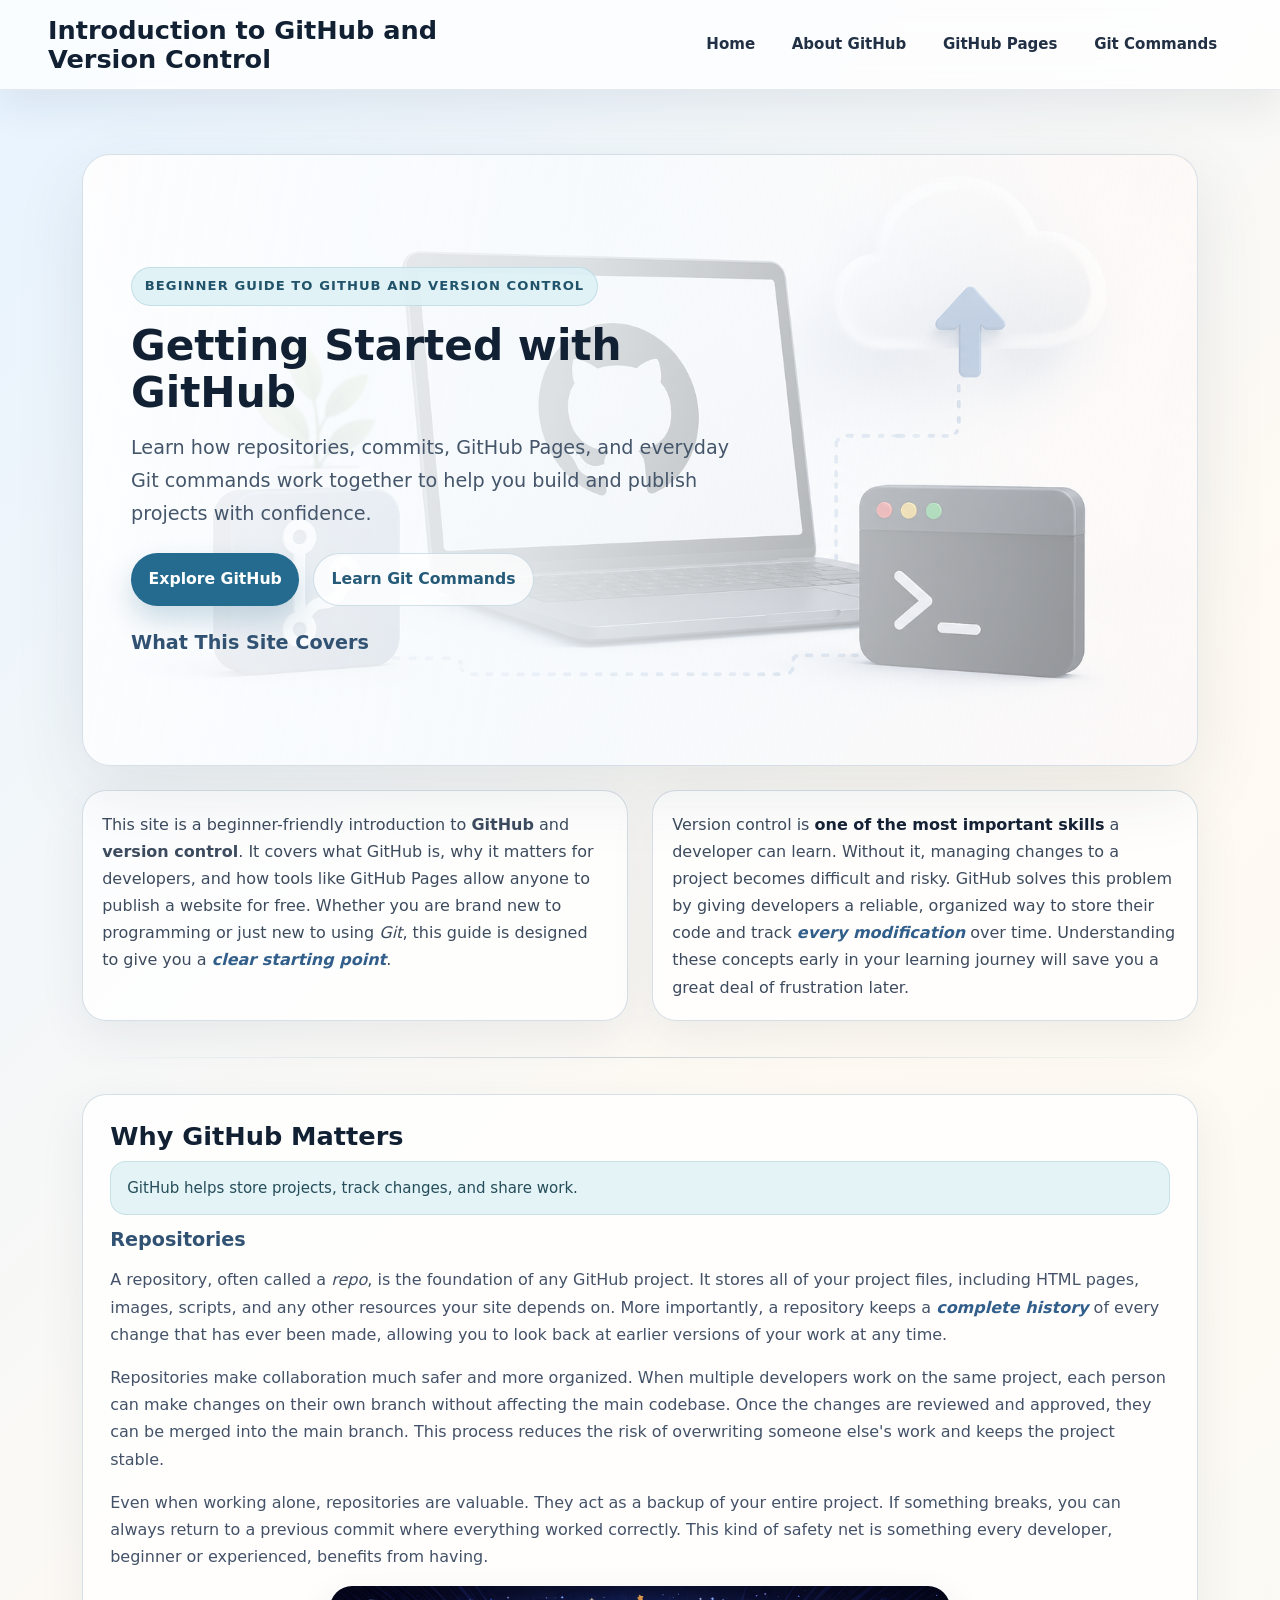
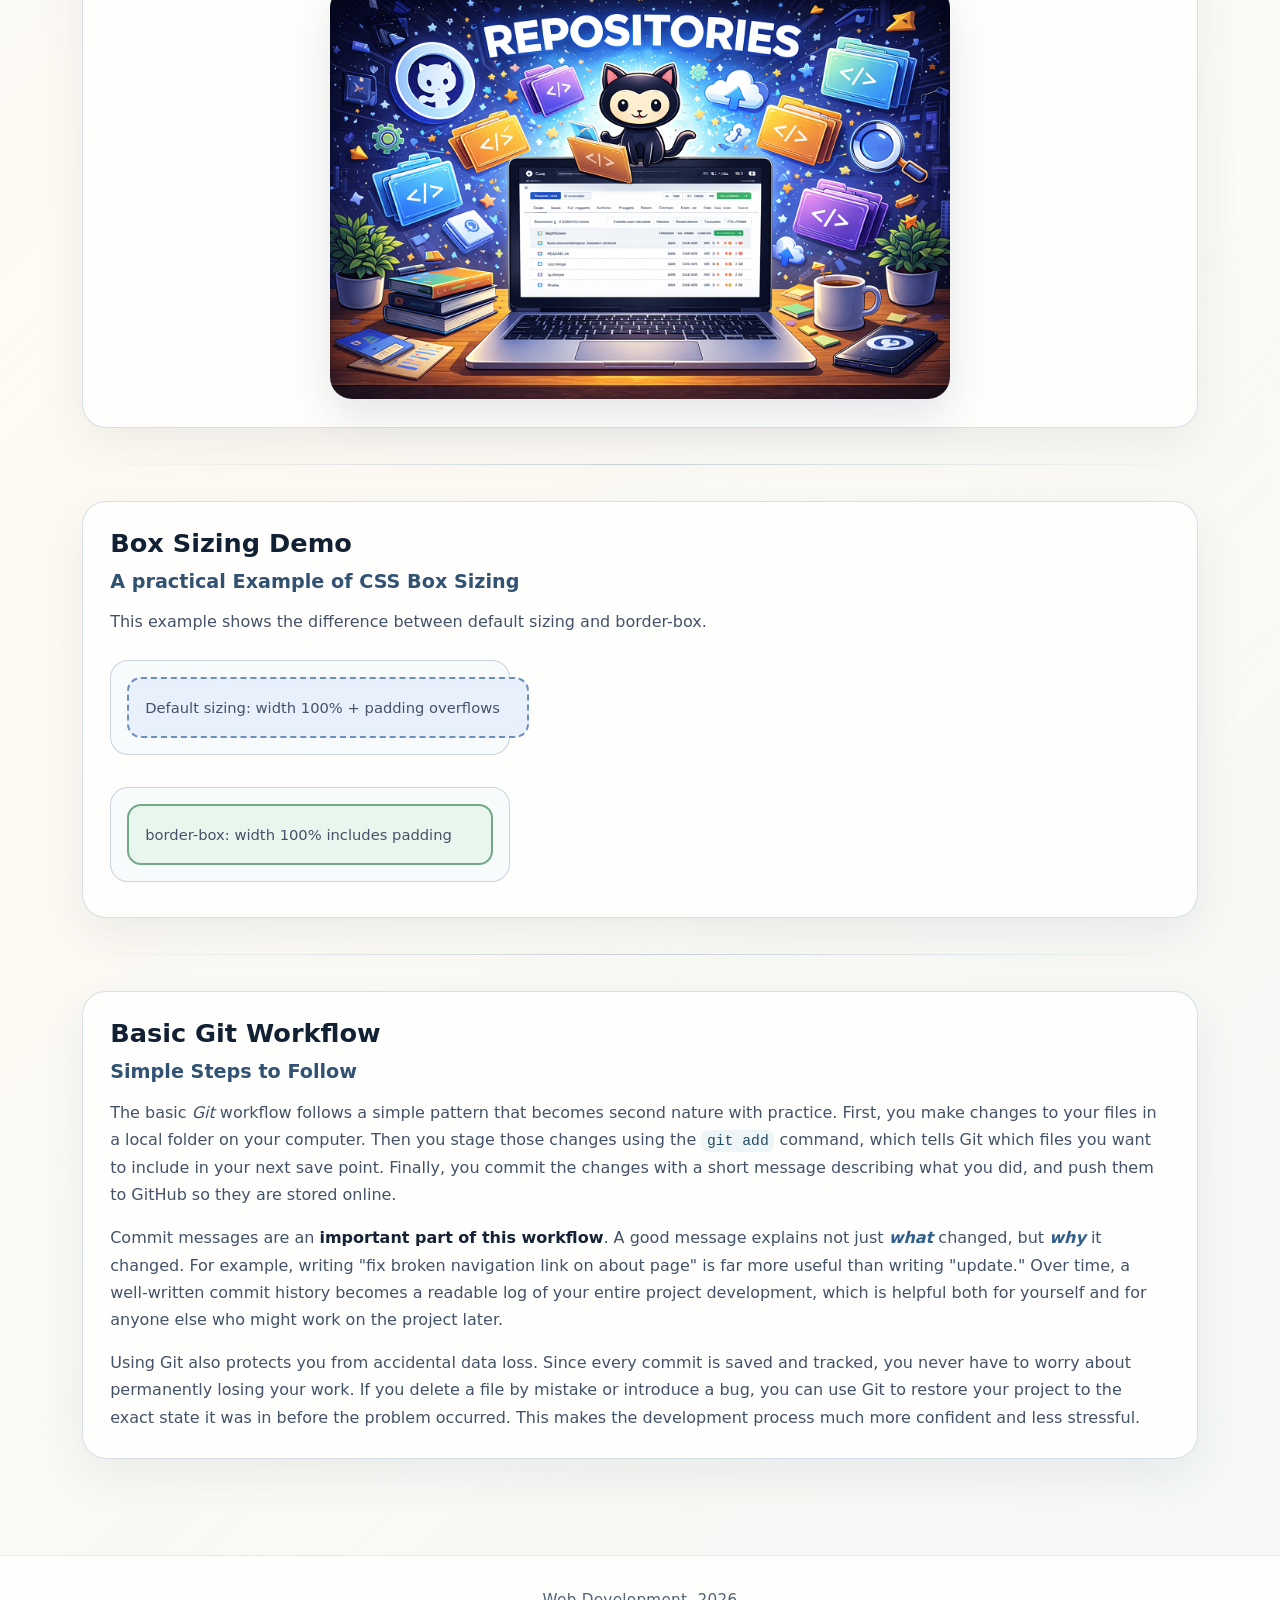
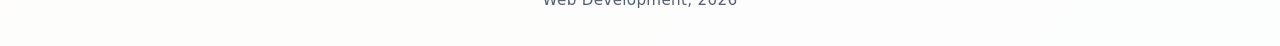
==== commit 630e5381: "feat: set hero image as header background Use the hero image as the homepage hero background with li" ====
--- a/index.html
+++ b/index.html
@@ -105,9 +105,6 @@
                     </div>
                     <h3>What This Site Covers</h3>
                 </div>
-                <figure class="hero-visual">
-                    <img src="media/hero.png" alt="A modern GitHub and version control workspace illustration">
-                </figure>
             </header>
 
             <p>This site is a beginner-friendly introduction to <b>GitHub</b> and <b>version control</b>. It covers what GitHub is, why it matters for developers, and how tools like GitHub Pages allow anyone to publish a website for free. Whether you are brand new to programming or just new to using <i>Git</i>, this guide is designed to give you a <em>clear starting point</em>.</p>
--- a/css/style.css
+++ b/css/style.css
@@ -154,19 +154,21 @@
 .hero-section {
     align-items: center;
     background:
-        linear-gradient(130deg, rgba(255, 255, 255, 0.86) 0%, rgba(235, 246, 255, 0.88) 48%, rgba(255, 247, 237, 0.82) 100%);
+        linear-gradient(100deg, rgba(255, 255, 255, 0.96) 0%, rgba(248, 252, 255, 0.88) 42%, rgba(255, 255, 255, 0.44) 100%),
+        url("../media/hero.png") center right / cover no-repeat;
     display: flex;
     gap: clamp(1.8rem, 5vw, 4rem);
-    justify-content: space-between;
-    min-height: 520px;
+    justify-content: flex-start;
+    min-height: clamp(520px, 68vh, 680px);
     overflow: hidden;
 }
 
 .hero-content {
     display: flex;
-    flex: 1 1 420px;
+    flex: 0 1 620px;
     flex-direction: column;
     gap: 1rem;
+    max-width: 620px;
 }
 
 .eyebrow {
@@ -244,23 +246,6 @@
     box-shadow: 0 12px 26px rgba(71, 104, 130, 0.12);
 }
 
-.hero-visual {
-    flex: 1 1 440px;
-    margin: 0;
-}
-
-.hero-visual img {
-    aspect-ratio: 16 / 10;
-    border: 1px solid rgba(255, 255, 255, 0.72);
-    border-radius: 30px;
-    box-shadow: 0 28px 70px rgba(46, 69, 93, 0.18);
-    display: block;
-    height: 100%;
-    max-width: 100%;
-    object-fit: cover;
-    width: 100%;
-}
-
 article > p,
 section {
     background: rgba(255, 255, 255, 0.76);
@@ -534,8 +519,11 @@
     }
 
     .hero-section {
+        background:
+            linear-gradient(180deg, rgba(255, 255, 255, 0.94) 0%, rgba(255, 255, 255, 0.8) 55%, rgba(255, 255, 255, 0.58) 100%),
+            url("../media/hero.png") center bottom / cover no-repeat;
         min-height: auto;
-        flex-direction: column;
+        padding-block: 3rem;
     }
 }
 
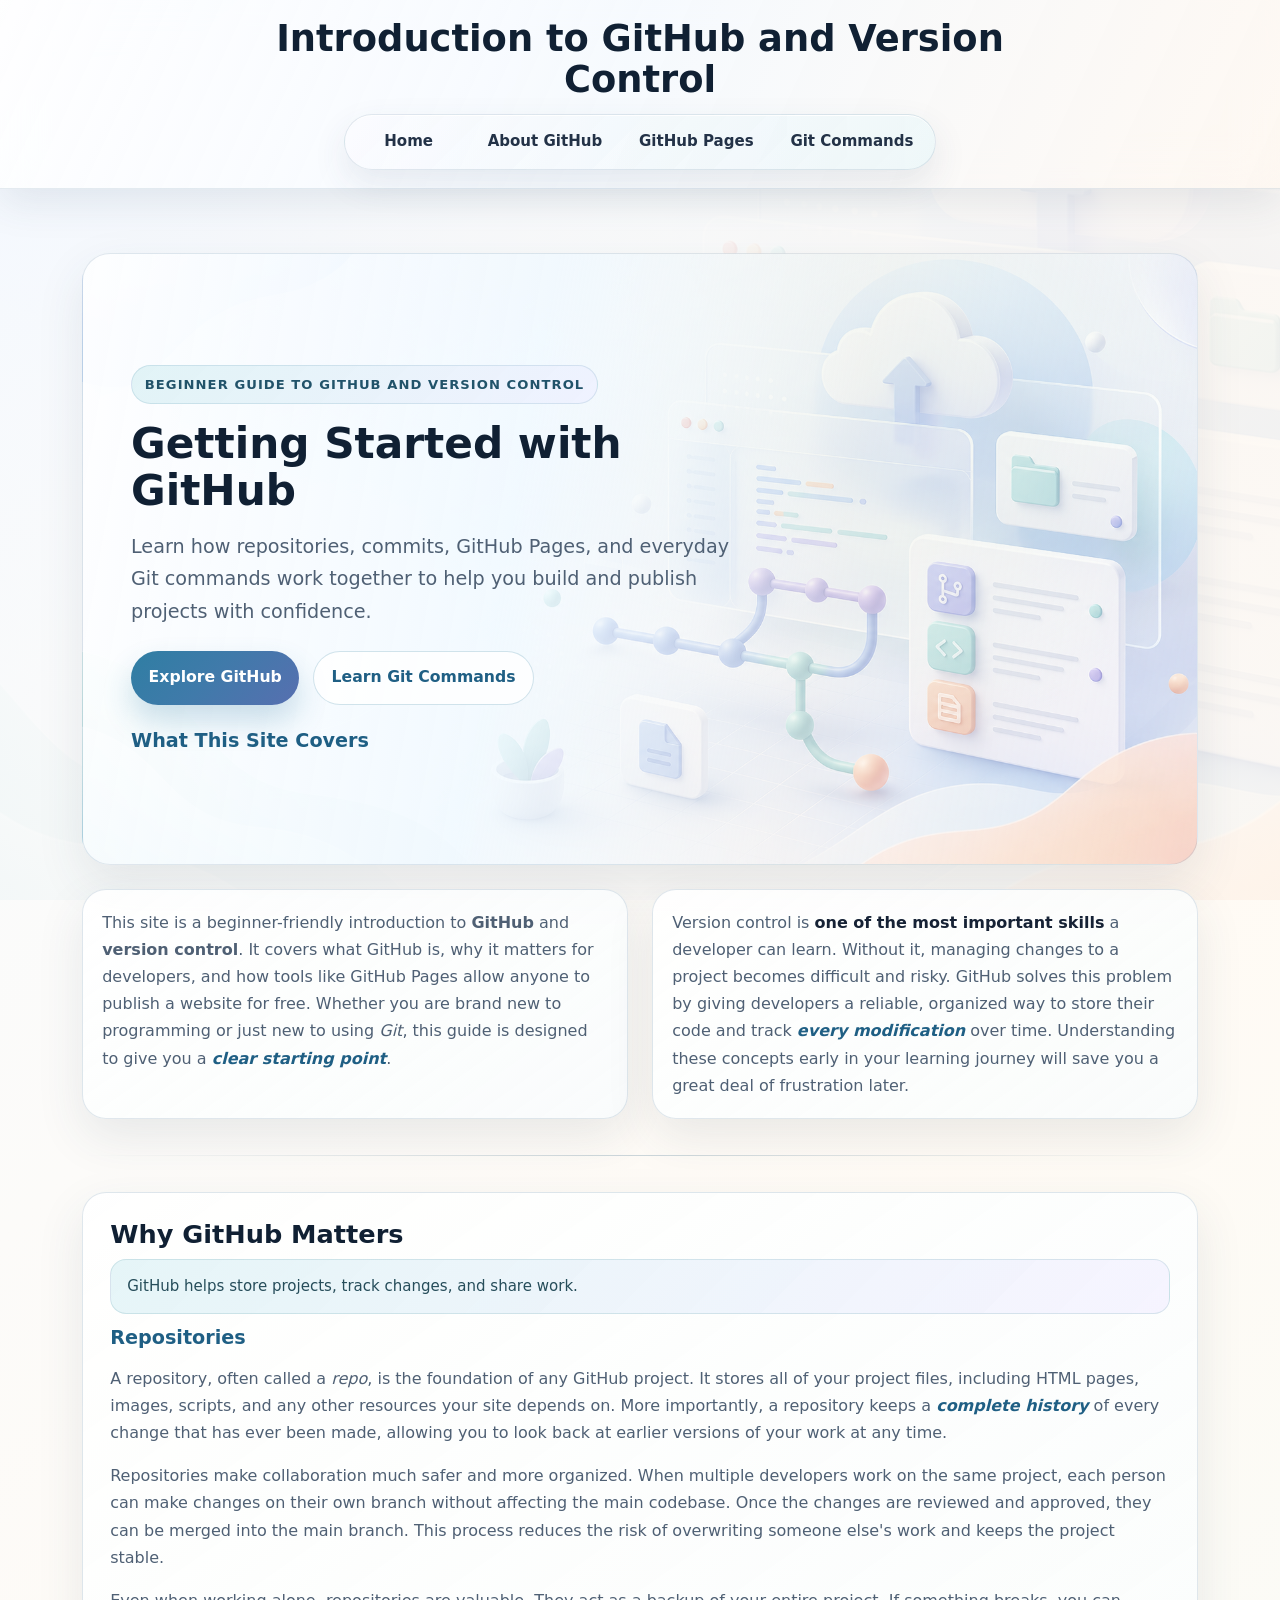
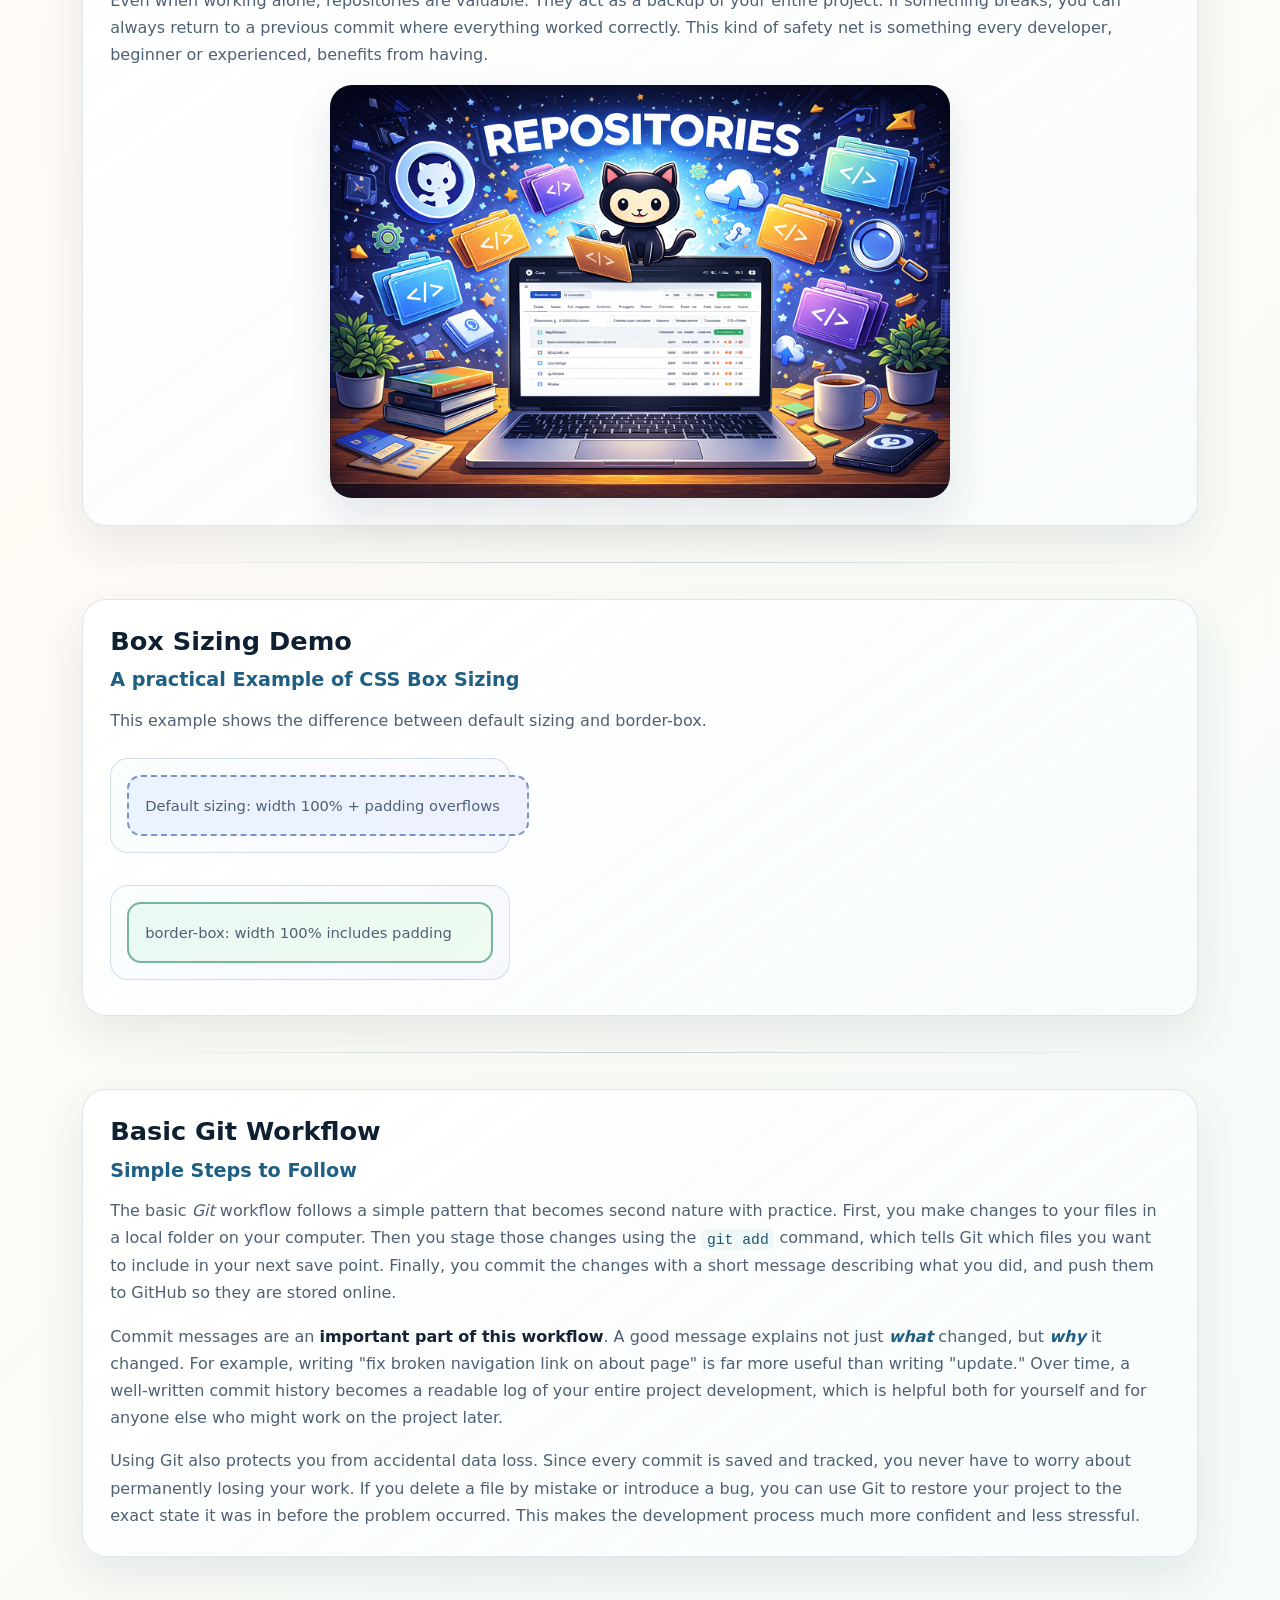
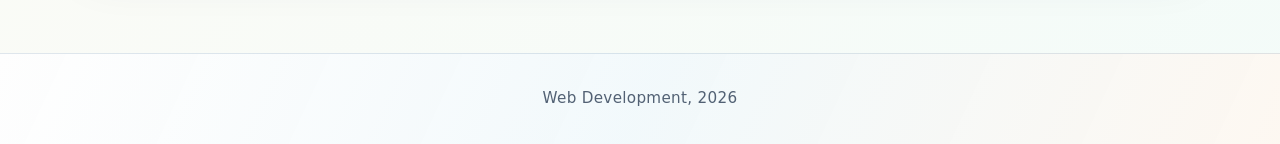
==== commit ed4017db: "added background2" ====
--- a/index.html
+++ b/index.html
@@ -7,7 +7,7 @@
     <meta name="description" content="A simple three-page website about GitHub and version control.">
     <meta name="keywords" content="GitHub, version control, git, repository, GitHub Pages">
     <title>Getting Started with GitHub</title>
-    <base href="https://7amany888555.github.io/web_dev_2026/">
+    <!-- <base href="https://7amany888555.github.io/web_dev_2026/"> -->
     <link rel="stylesheet" href="css/style.css">
     <link rel="icon" type="image/png" href="/media/logoo.png">
 <script type="application/ld+json">
--- a/css/style.css
+++ b/css/style.css
@@ -4,6 +4,22 @@
     box-sizing: border-box;
 }
 
+:root {
+    --ink: #102033;
+    --muted: #4f6074;
+    --blue: #2f7ea3;
+    --blue-deep: #1f5f84;
+    --mint: #78c6bd;
+    --lavender: #b8c7ff;
+    --peach: #ffd9bf;
+    --cream: #fffaf3;
+    --surface: rgba(255, 255, 255, 0.78);
+    --surface-strong: rgba(255, 255, 255, 0.92);
+    --line: rgba(126, 154, 178, 0.24);
+    --shadow-soft: 0 18px 48px rgba(48, 70, 92, 0.10);
+    --shadow-lift: 0 24px 60px rgba(48, 70, 92, 0.14);
+}
+
 html {
     font-size: 100%;
     font-family: Inter, ui-sans-serif, system-ui, -apple-system, BlinkMacSystemFont, "Segoe UI", Arial, sans-serif;
@@ -12,8 +28,11 @@
 
 body {
     background:
-        linear-gradient(135deg, rgba(224, 240, 255, 0.78) 0%, rgba(255, 250, 242, 0.95) 42%, rgba(244, 248, 246, 0.94) 100%);
-    color: #1f2937;
+        linear-gradient(135deg, rgba(247, 251, 255, 0.9) 0%, rgba(255, 250, 243, 0.86) 46%, rgba(242, 251, 248, 0.9) 100%),
+        radial-gradient(circle at 8% 4%, rgba(184, 199, 255, 0.36), transparent 34rem),
+        radial-gradient(circle at 92% 8%, rgba(255, 217, 191, 0.42), transparent 30rem),
+        url("../media/site-background.png") center top / cover no-repeat fixed;
+    color: var(--ink);
     margin: 0;
     padding: 0;
     line-height: 1.7;
@@ -26,31 +45,33 @@
     z-index: 20;
     display: flex;
     align-items: center;
-    justify-content: space-between;
-    gap: 1.5rem;
-    padding: 1rem clamp(1rem, 4vw, 3rem);
-    background: rgba(255, 255, 255, 0.78);
-    border-bottom: 1px solid rgba(148, 163, 184, 0.22);
-    box-shadow: 0 16px 42px rgba(30, 41, 59, 0.08);
-    backdrop-filter: blur(18px);
-    -webkit-backdrop-filter: blur(18px);
+    justify-content: center;
+    flex-direction: column;
+    gap: 0.85rem;
+    padding: 1.1rem clamp(1rem, 4vw, 3rem);
+    background:
+        linear-gradient(115deg, rgba(255, 255, 255, 0.88), rgba(245, 250, 255, 0.78) 48%, rgba(255, 248, 241, 0.82));
+    border-bottom: 1px solid rgba(126, 154, 178, 0.2);
+    box-shadow: 0 14px 38px rgba(47, 73, 99, 0.10);
+    backdrop-filter: blur(22px);
+    -webkit-backdrop-filter: blur(22px);
 }
 
 h1,
 h2,
 h3,
 h4 {
-    color: #122033;
+    color: var(--ink);
     font-weight: 750;
     line-height: 1.12;
     letter-spacing: 0;
 }
 
 h1 {
-    flex: 0 1 auto;
-    font-size: clamp(1.15rem, 2vw, 1.65rem);
-    margin: 0;
-    max-width: 420px;
+    font-size: clamp(1.55rem, 3vw, 2.3rem);
+    margin: 0;
+    max-width: 760px;
+    text-align: center;
 }
 
 h2 {
@@ -59,7 +80,7 @@
 }
 
 h3 {
-    color: #315273;
+    color: var(--blue-deep);
     font-size: clamp(1rem, 1.5vw, 1.2rem);
     font-weight: 700;
     margin: 0.35rem 0 0;
@@ -80,7 +101,7 @@
 }
 
 a {
-    color: #275f91;
+    color: var(--blue-deep);
     font-weight: 700;
 }
 
@@ -91,15 +112,22 @@
 }
 
 nav {
-    flex: 0 0 auto;
+    background:
+        linear-gradient(135deg, rgba(255, 255, 255, 0.74), rgba(241, 249, 252, 0.68)),
+        linear-gradient(90deg, rgba(184, 199, 255, 0.18), rgba(120, 198, 189, 0.14));
+    border: 1px solid rgba(126, 154, 178, 0.22);
+    border-radius: 999px;
+    box-shadow: inset 0 1px 0 rgba(255, 255, 255, 0.9), 0 14px 34px rgba(54, 79, 105, 0.10);
+    max-width: 100%;
+    padding: 0.28rem;
 }
 
 nav ul {
     align-items: center;
     display: flex;
     flex-wrap: wrap;
-    gap: 0.45rem;
-    justify-content: flex-end;
+    gap: 0.2rem;
+    justify-content: center;
     list-style: none;
     margin: 0;
     padding: 0;
@@ -111,19 +139,23 @@
 
 nav a {
     border-radius: 999px;
-    color: #213044;
+    color: #233247;
     display: inline-flex;
     font-size: 0.94rem;
     font-weight: 700;
-    padding: 0.6rem 0.92rem;
+    min-width: 118px;
+    padding: 0.62rem 1.05rem;
+    text-align: center;
+    justify-content: center;
     text-decoration: none;
     transition: background-color 0.25s ease, color 0.25s ease, transform 0.25s ease, box-shadow 0.25s ease;
 }
 
 nav a:hover {
-    background: #ffffff;
-    box-shadow: 0 10px 26px rgba(70, 101, 126, 0.13);
-    color: #0b5f88;
+    background:
+        linear-gradient(135deg, rgba(255, 255, 255, 0.96), rgba(235, 247, 250, 0.95));
+    box-shadow: 0 10px 24px rgba(47, 126, 163, 0.16);
+    color: var(--blue-deep);
     transform: translateY(-1px);
 }
 
@@ -142,11 +174,12 @@
 }
 
 article > header {
-    background: rgba(255, 255, 255, 0.72);
-    border: 1px solid rgba(190, 204, 215, 0.58);
+    background:
+        linear-gradient(145deg, rgba(255, 255, 255, 0.88), rgba(246, 251, 255, 0.78) 56%, rgba(255, 250, 245, 0.8));
+    border: 1px solid var(--line);
     border-radius: 28px;
-    box-shadow: 0 24px 70px rgba(42, 61, 82, 0.10);
-    color: #1f2937;
+    box-shadow: var(--shadow-soft);
+    color: var(--ink);
     flex: 1 1 100%;
     padding: clamp(1.4rem, 4vw, 3rem);
 }
@@ -154,8 +187,10 @@
 .hero-section {
     align-items: center;
     background:
-        linear-gradient(100deg, rgba(255, 255, 255, 0.96) 0%, rgba(248, 252, 255, 0.88) 42%, rgba(255, 255, 255, 0.44) 100%),
-        url("../media/hero.png") center right / cover no-repeat;
+        linear-gradient(100deg, rgba(255, 255, 255, 0.97) 0%, rgba(242, 250, 255, 0.9) 39%, rgba(255, 248, 241, 0.58) 66%, rgba(255, 255, 255, 0.36) 100%),
+        radial-gradient(circle at 16% 18%, rgba(184, 199, 255, 0.28), transparent 24rem),
+        radial-gradient(circle at 74% 22%, rgba(120, 198, 189, 0.2), transparent 22rem),
+        url("../media/site-background.png") center right / cover no-repeat;
     display: flex;
     gap: clamp(1.8rem, 5vw, 4rem);
     justify-content: flex-start;
@@ -173,8 +208,8 @@
 
 .eyebrow {
     align-self: flex-start;
-    background: rgba(221, 241, 245, 0.9);
-    border: 1px solid rgba(80, 147, 168, 0.2);
+    background: linear-gradient(135deg, rgba(224, 243, 246, 0.96), rgba(239, 241, 255, 0.92));
+    border: 1px solid rgba(85, 146, 171, 0.18);
     border-radius: 999px;
     color: #21536a;
     font-size: 0.82rem;
@@ -188,7 +223,7 @@
 .hero-summary {
     background: transparent;
     border: 0;
-    color: #45566b;
+    color: var(--muted);
     font-size: clamp(1.05rem, 1.6vw, 1.2rem);
     margin: 0;
     max-width: 620px;
@@ -218,15 +253,15 @@
 
 .button-primary,
 article > header a:not(.button) {
-    background: #246b8f;
-    box-shadow: 0 14px 28px rgba(36, 107, 143, 0.22);
+    background: linear-gradient(135deg, var(--blue), #407aaa 48%, #576fb0);
+    box-shadow: 0 16px 30px rgba(47, 126, 163, 0.24);
     color: #ffffff;
 }
 
 .button-secondary {
-    background: rgba(255, 255, 255, 0.78);
-    border: 1px solid rgba(36, 107, 143, 0.2);
-    color: #255a78;
+    background: rgba(255, 255, 255, 0.82);
+    border: 1px solid rgba(47, 126, 163, 0.22);
+    color: var(--blue-deep);
 }
 
 .button:hover,
@@ -236,7 +271,7 @@
 
 .button-primary:hover,
 article > header a:not(.button):hover {
-    background: #174f70;
+    background: linear-gradient(135deg, #1f668b, #305f97 50%, #465ea2);
     color: #ffffff;
 }
 
@@ -248,14 +283,15 @@
 
 article > p,
 section {
-    background: rgba(255, 255, 255, 0.76);
-    border: 1px solid rgba(197, 210, 220, 0.7);
+    background:
+        linear-gradient(145deg, rgba(255, 255, 255, 0.88), rgba(248, 252, 253, 0.78));
+    border: 1px solid var(--line);
     border-radius: 24px;
-    box-shadow: 0 16px 46px rgba(51, 65, 85, 0.08);
+    box-shadow: var(--shadow-soft);
 }
 
 article > p {
-    color: #3d4b5e;
+    color: var(--muted);
     flex: 1 1 320px;
     font-size: 1rem;
     margin: 0;
@@ -272,8 +308,8 @@
 }
 
 section:hover {
-    border-color: rgba(95, 139, 168, 0.35);
-    box-shadow: 0 22px 54px rgba(51, 65, 85, 0.11);
+    border-color: rgba(47, 126, 163, 0.28);
+    box-shadow: var(--shadow-lift);
     transform: translateY(-2px);
 }
 
@@ -291,7 +327,7 @@
 .command-card p {
     background: transparent;
     border: 0;
-    color: #435268;
+    color: var(--muted);
     font-size: 1rem;
     margin: 0;
     padding: 0;
@@ -302,7 +338,7 @@
 }
 
 aside {
-    background: rgba(221, 241, 245, 0.82);
+    background: linear-gradient(135deg, rgba(224, 243, 246, 0.82), rgba(244, 241, 255, 0.76));
     border: 1px solid rgba(76, 142, 157, 0.18);
     border-radius: 16px;
     color: #264d5a;
@@ -314,7 +350,7 @@
 }
 
 em {
-    color: #315e8a;
+    color: var(--blue-deep);
     font-style: italic;
     font-weight: 650;
 }
@@ -331,14 +367,14 @@
 }
 
 code {
-    background: #eef5f7;
-    color: #224d63;
+    background: #eef8f7;
+    color: #23546a;
     font-size: 0.92em;
     padding: 0.18em 0.38em;
 }
 
 pre {
-    background: #f3f8fb;
+    background: linear-gradient(135deg, #f5fbfc, #f8f9ff);
     border: 1px solid rgba(161, 185, 202, 0.44);
     color: #1f3b52;
     line-height: 1.55;
@@ -354,8 +390,10 @@
 }
 
 .command-card {
-    background: linear-gradient(180deg, rgba(255, 255, 255, 0.92), rgba(248, 252, 253, 0.9));
-    border: 1px solid rgba(161, 185, 202, 0.48);
+    background:
+        linear-gradient(180deg, rgba(255, 255, 255, 0.94), rgba(248, 252, 253, 0.9)),
+        linear-gradient(135deg, rgba(120, 198, 189, 0.08), rgba(184, 199, 255, 0.08));
+    border: 1px solid rgba(126, 154, 178, 0.28);
     border-radius: 20px;
     box-shadow: inset 0 1px 0 rgba(255, 255, 255, 0.85), 0 14px 34px rgba(49, 74, 96, 0.08);
     display: flex;
@@ -370,8 +408,8 @@
 }
 
 .command-card pre {
-    background: #f5f8fa;
-    border-left: 4px solid #79abc2;
+    background: linear-gradient(135deg, #f6fbfc, #f8f7ff);
+    border-left: 4px solid var(--mint);
     box-shadow: inset 0 1px 8px rgba(51, 65, 85, 0.03);
 }
 
@@ -383,7 +421,7 @@
 
 .copy-button {
     align-self: flex-start;
-    background: #246b8f;
+    background: linear-gradient(135deg, var(--blue), #516dae);
     border: 0;
     border-radius: 999px;
     color: #ffffff;
@@ -396,8 +434,8 @@
 
 .copy-button:hover,
 .copy-button:focus {
-    background: #174f70;
-    box-shadow: 0 12px 24px rgba(36, 107, 143, 0.2);
+    background: linear-gradient(135deg, var(--blue-deep), #425b9b);
+    box-shadow: 0 12px 24px rgba(47, 126, 163, 0.2);
     transform: translateY(-1px);
 }
 
@@ -429,8 +467,9 @@
 }
 
 footer {
-    background: rgba(255, 255, 255, 0.76);
-    border-top: 1px solid rgba(148, 163, 184, 0.22);
+    background:
+        linear-gradient(115deg, rgba(255, 255, 255, 0.84), rgba(241, 249, 252, 0.82), rgba(255, 247, 239, 0.8));
+    border-top: 1px solid var(--line);
     color: #526174;
     font-size: 0.95rem;
     letter-spacing: 0.02em;
@@ -444,8 +483,8 @@
 }
 
 .parent-box {
-    background: #f8fbfc;
-    border: 1px solid rgba(148, 163, 184, 0.46);
+    background: linear-gradient(135deg, #fbfefe, #f6f8ff);
+    border: 1px solid rgba(126, 154, 178, 0.3);
     border-radius: 18px;
     margin: 0.5rem 0;
     max-width: 100%;
@@ -454,8 +493,8 @@
 }
 
 .child-default {
-    background-color: #e8f0fb;
-    border: 2px dashed #6d8fbd;
+    background: linear-gradient(135deg, #eaf3ff, #eef1ff);
+    border: 2px dashed #7b94c8;
     border-radius: 14px;
     box-sizing: content-box;
     padding: 1rem;
@@ -469,8 +508,8 @@
 }
 
 .child-borderbox {
-    background-color: #e8f6ed;
-    border: 2px solid #74a988;
+    background: linear-gradient(135deg, #eaf8f4, #eefbf0);
+    border: 2px solid #76b49d;
     border-radius: 14px;
     box-sizing: border-box;
     padding: 1rem;
@@ -508,20 +547,22 @@
 }
 
 @media (max-width: 860px) {
+    body {
+        background-attachment: scroll;
+    }
+
     body > header {
-        align-items: flex-start;
-        flex-direction: column;
-        gap: 0.85rem;
+        align-items: center;
     }
 
     nav ul {
-        justify-content: flex-start;
+        justify-content: center;
     }
 
     .hero-section {
         background:
             linear-gradient(180deg, rgba(255, 255, 255, 0.94) 0%, rgba(255, 255, 255, 0.8) 55%, rgba(255, 255, 255, 0.58) 100%),
-            url("../media/hero.png") center bottom / cover no-repeat;
+            url("../media/site-background.png") center bottom / cover no-repeat;
         min-height: auto;
         padding-block: 3rem;
     }
@@ -534,6 +575,7 @@
 
     nav a {
         font-size: 0.88rem;
+        min-width: auto;
         padding: 0.5rem 0.72rem;
     }
 
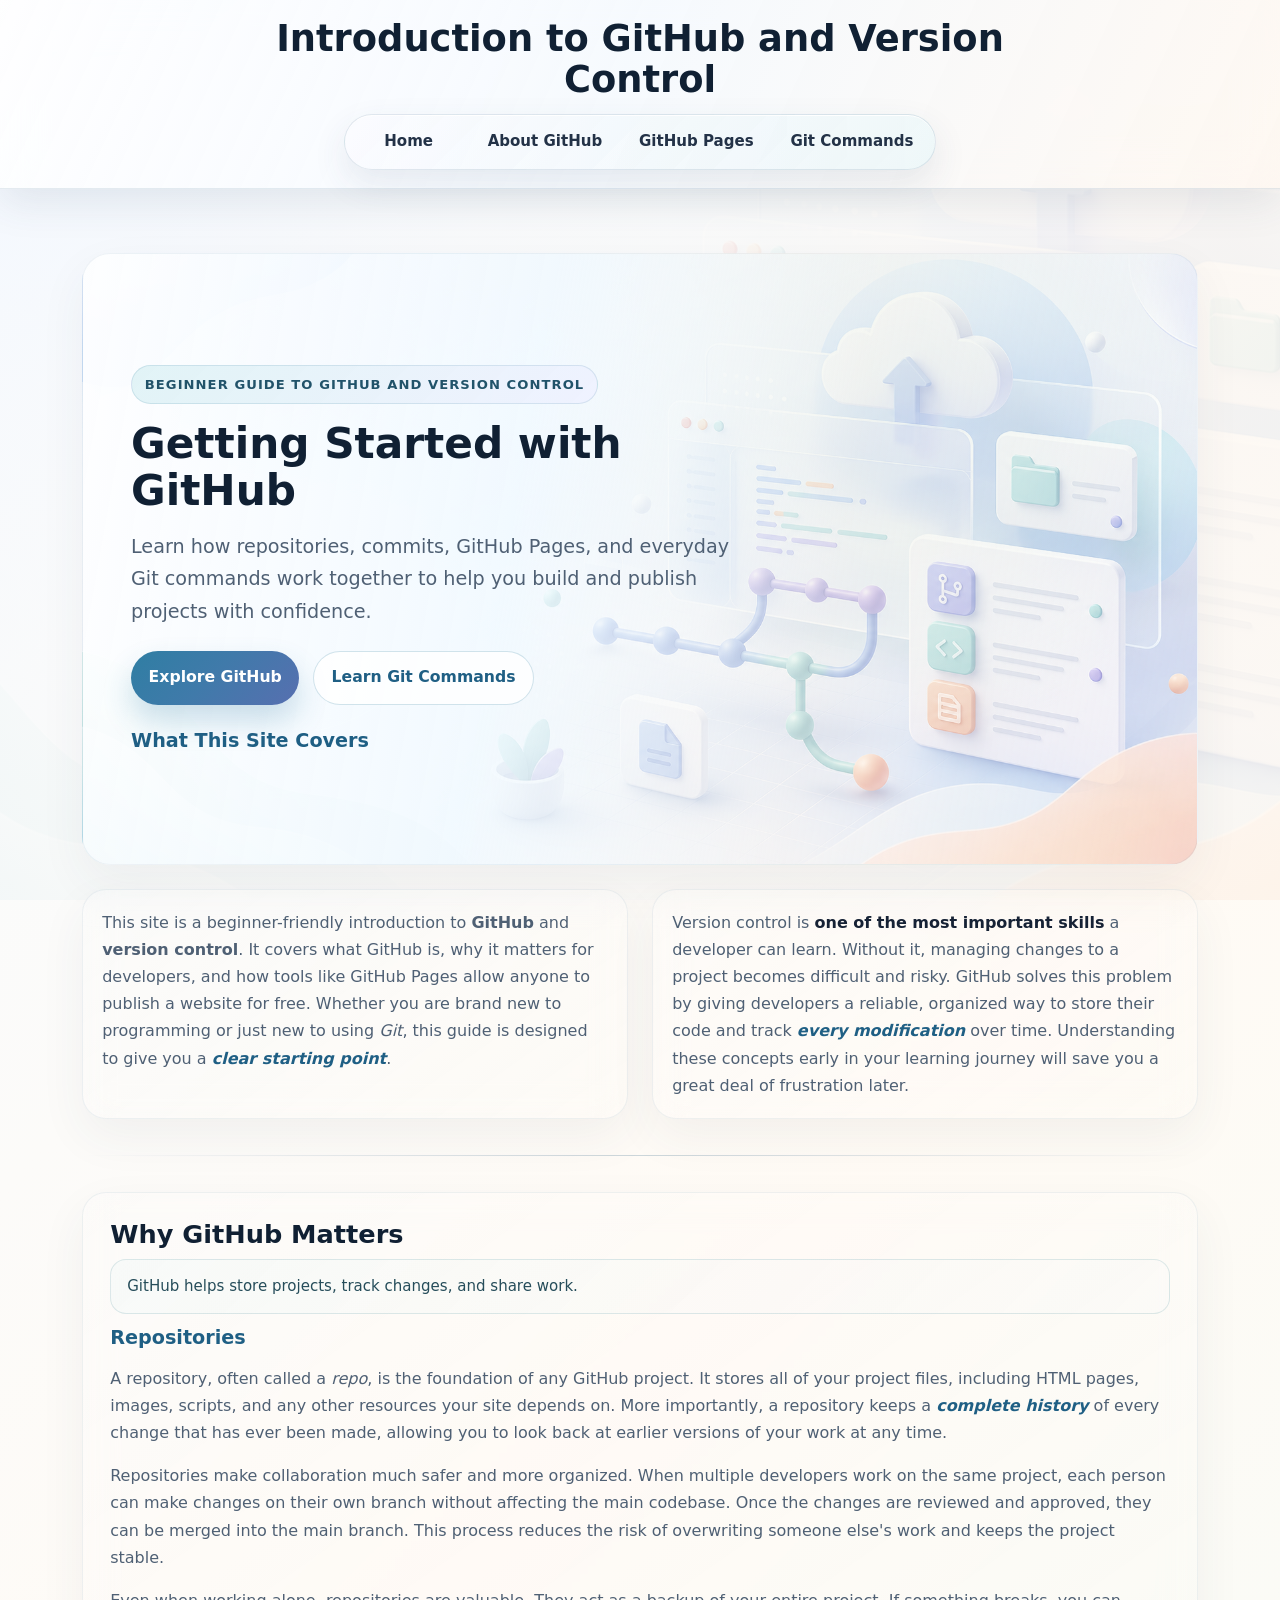
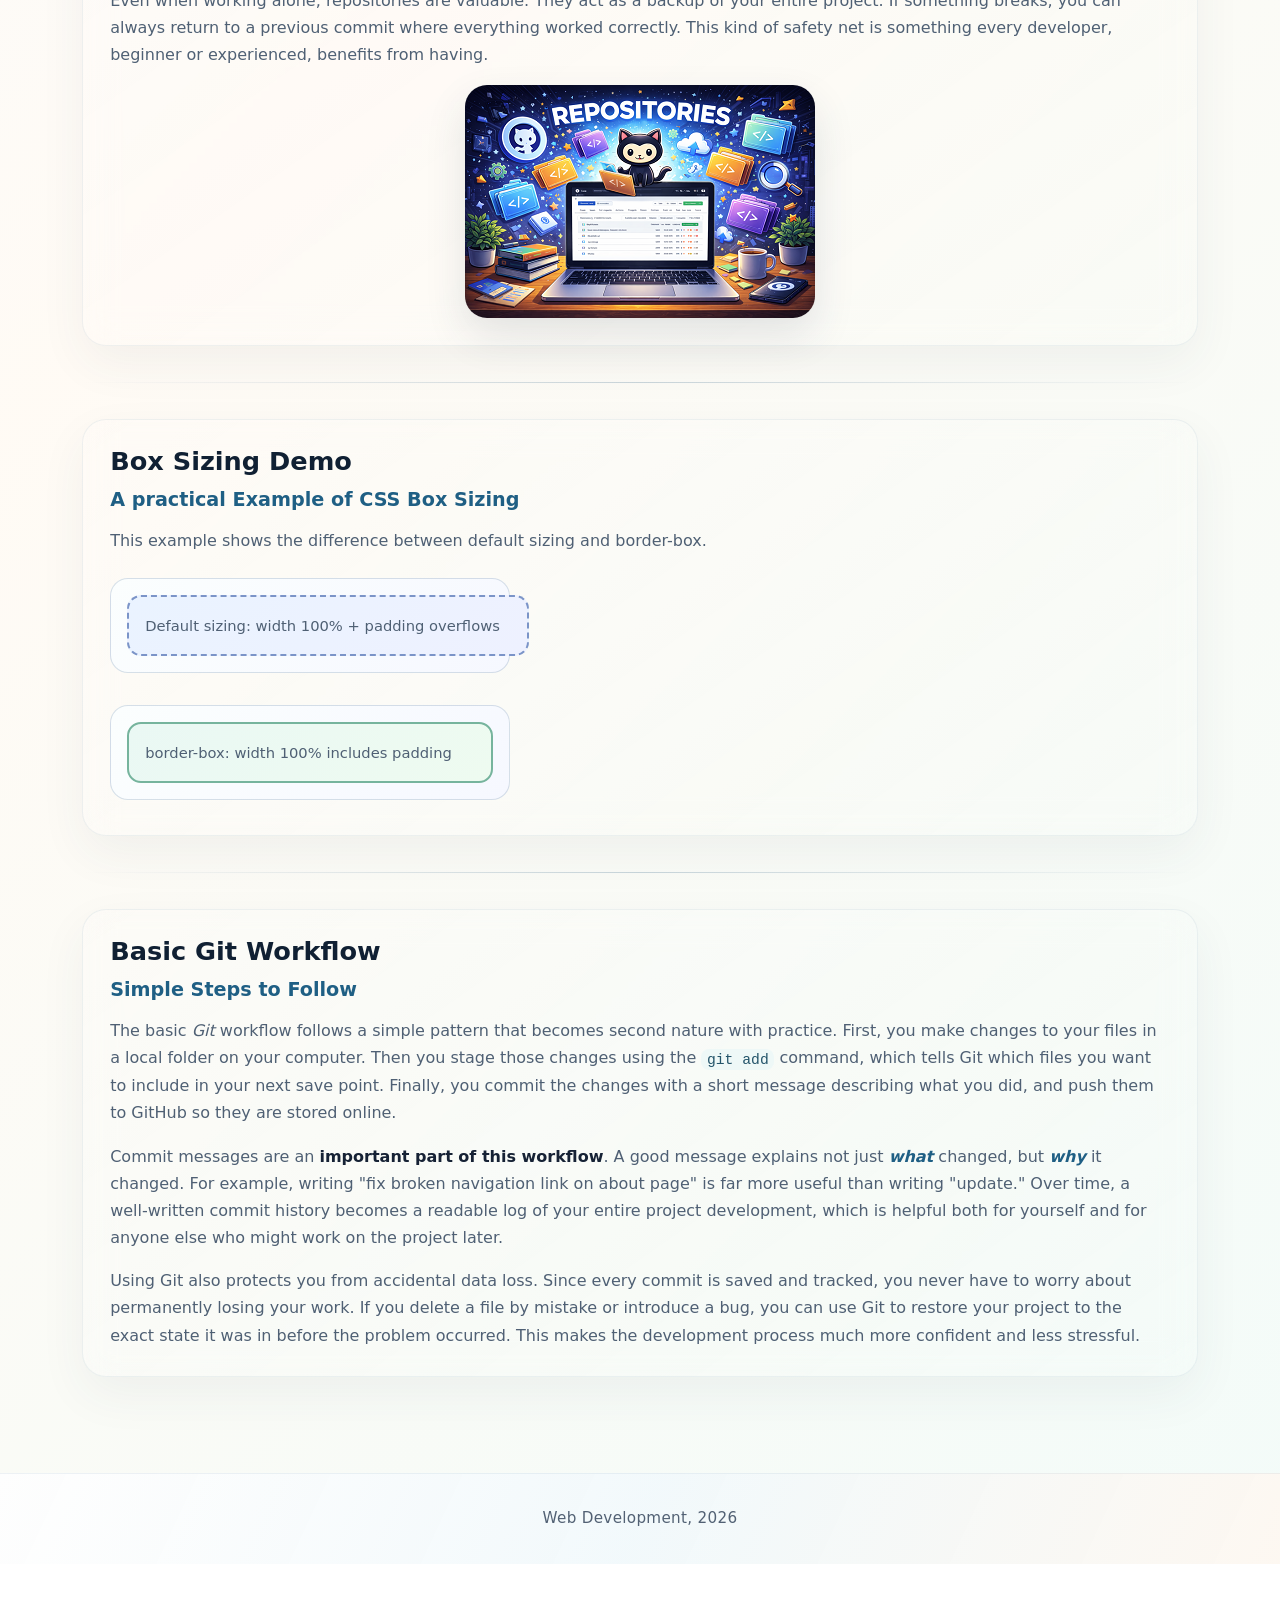
==== commit b250adc5: "." ====
--- a/index.html
+++ b/index.html
@@ -7,7 +7,7 @@
     <meta name="description" content="A simple three-page website about GitHub and version control.">
     <meta name="keywords" content="GitHub, version control, git, repository, GitHub Pages">
     <title>Getting Started with GitHub</title>
-    <!-- <base href="https://7amany888555.github.io/web_dev_2026/"> -->
+    <base href="https://7amany888555.github.io/web_dev_2026/">
     <link rel="stylesheet" href="css/style.css">
     <link rel="icon" type="image/png" href="/media/logoo.png">
 <script type="application/ld+json">
--- a/css/style.css
+++ b/css/style.css
@@ -13,11 +13,11 @@
     --lavender: #b8c7ff;
     --peach: #ffd9bf;
     --cream: #fffaf3;
-    --surface: rgba(255, 255, 255, 0.78);
-    --surface-strong: rgba(255, 255, 255, 0.92);
-    --line: rgba(126, 154, 178, 0.24);
-    --shadow-soft: 0 18px 48px rgba(48, 70, 92, 0.10);
-    --shadow-lift: 0 24px 60px rgba(48, 70, 92, 0.14);
+    --surface: rgba(255, 255, 255, 0.16);
+    --surface-strong: rgba(255, 255, 255, 0.24);
+    --line: rgba(126, 154, 178, 0.12);
+    --shadow-soft: 0 18px 48px rgba(48, 70, 92, 0.06);
+    --shadow-lift: 0 24px 60px rgba(48, 70, 92, 0.09);
 }
 
 html {
@@ -175,13 +175,15 @@
 
 article > header {
     background:
-        linear-gradient(145deg, rgba(255, 255, 255, 0.88), rgba(246, 251, 255, 0.78) 56%, rgba(255, 250, 245, 0.8));
+        linear-gradient(145deg, rgba(255, 255, 255, 0.22), rgba(246, 251, 255, 0.14) 56%, rgba(255, 250, 245, 0.12));
     border: 1px solid var(--line);
     border-radius: 28px;
     box-shadow: var(--shadow-soft);
     color: var(--ink);
     flex: 1 1 100%;
     padding: clamp(1.4rem, 4vw, 3rem);
+    backdrop-filter: blur(16px);
+    -webkit-backdrop-filter: blur(16px);
 }
 
 .hero-section {
@@ -284,10 +286,12 @@
 article > p,
 section {
     background:
-        linear-gradient(145deg, rgba(255, 255, 255, 0.88), rgba(248, 252, 253, 0.78));
+        linear-gradient(145deg, rgba(255, 255, 255, 0.14), rgba(248, 252, 253, 0.08));
     border: 1px solid var(--line);
     border-radius: 24px;
     box-shadow: var(--shadow-soft);
+    backdrop-filter: blur(16px);
+    -webkit-backdrop-filter: blur(16px);
 }
 
 article > p {
@@ -338,7 +342,7 @@
 }
 
 aside {
-    background: linear-gradient(135deg, rgba(224, 243, 246, 0.82), rgba(244, 241, 255, 0.76));
+    background: linear-gradient(135deg, rgba(224, 243, 246, 0.16), rgba(244, 241, 255, 0.12));
     border: 1px solid rgba(76, 142, 157, 0.18);
     border-radius: 16px;
     color: #264d5a;
@@ -374,7 +378,7 @@
 }
 
 pre {
-    background: linear-gradient(135deg, #f5fbfc, #f8f9ff);
+    background: linear-gradient(135deg, rgba(245, 251, 252, 0.18), rgba(248, 249, 255, 0.14));
     border: 1px solid rgba(161, 185, 202, 0.44);
     color: #1f3b52;
     line-height: 1.55;
@@ -391,8 +395,8 @@
 
 .command-card {
     background:
-        linear-gradient(180deg, rgba(255, 255, 255, 0.94), rgba(248, 252, 253, 0.9)),
-        linear-gradient(135deg, rgba(120, 198, 189, 0.08), rgba(184, 199, 255, 0.08));
+        linear-gradient(180deg, rgba(255, 255, 255, 0.12), rgba(248, 252, 253, 0.08)),
+        linear-gradient(135deg, rgba(120, 198, 189, 0.05), rgba(184, 199, 255, 0.05));
     border: 1px solid rgba(126, 154, 178, 0.28);
     border-radius: 20px;
     box-shadow: inset 0 1px 0 rgba(255, 255, 255, 0.85), 0 14px 34px rgba(49, 74, 96, 0.08);
@@ -401,6 +405,8 @@
     flex-direction: column;
     gap: 0.85rem;
     padding: 1rem;
+    backdrop-filter: blur(16px);
+    -webkit-backdrop-filter: blur(16px);
 }
 
 .command-card-wide {
@@ -408,7 +414,7 @@
 }
 
 .command-card pre {
-    background: linear-gradient(135deg, #f6fbfc, #f8f7ff);
+    background: linear-gradient(135deg, rgba(246, 251, 252, 0.18), rgba(248, 247, 255, 0.14));
     border-left: 4px solid var(--mint);
     box-shadow: inset 0 1px 8px rgba(51, 65, 85, 0.03);
 }
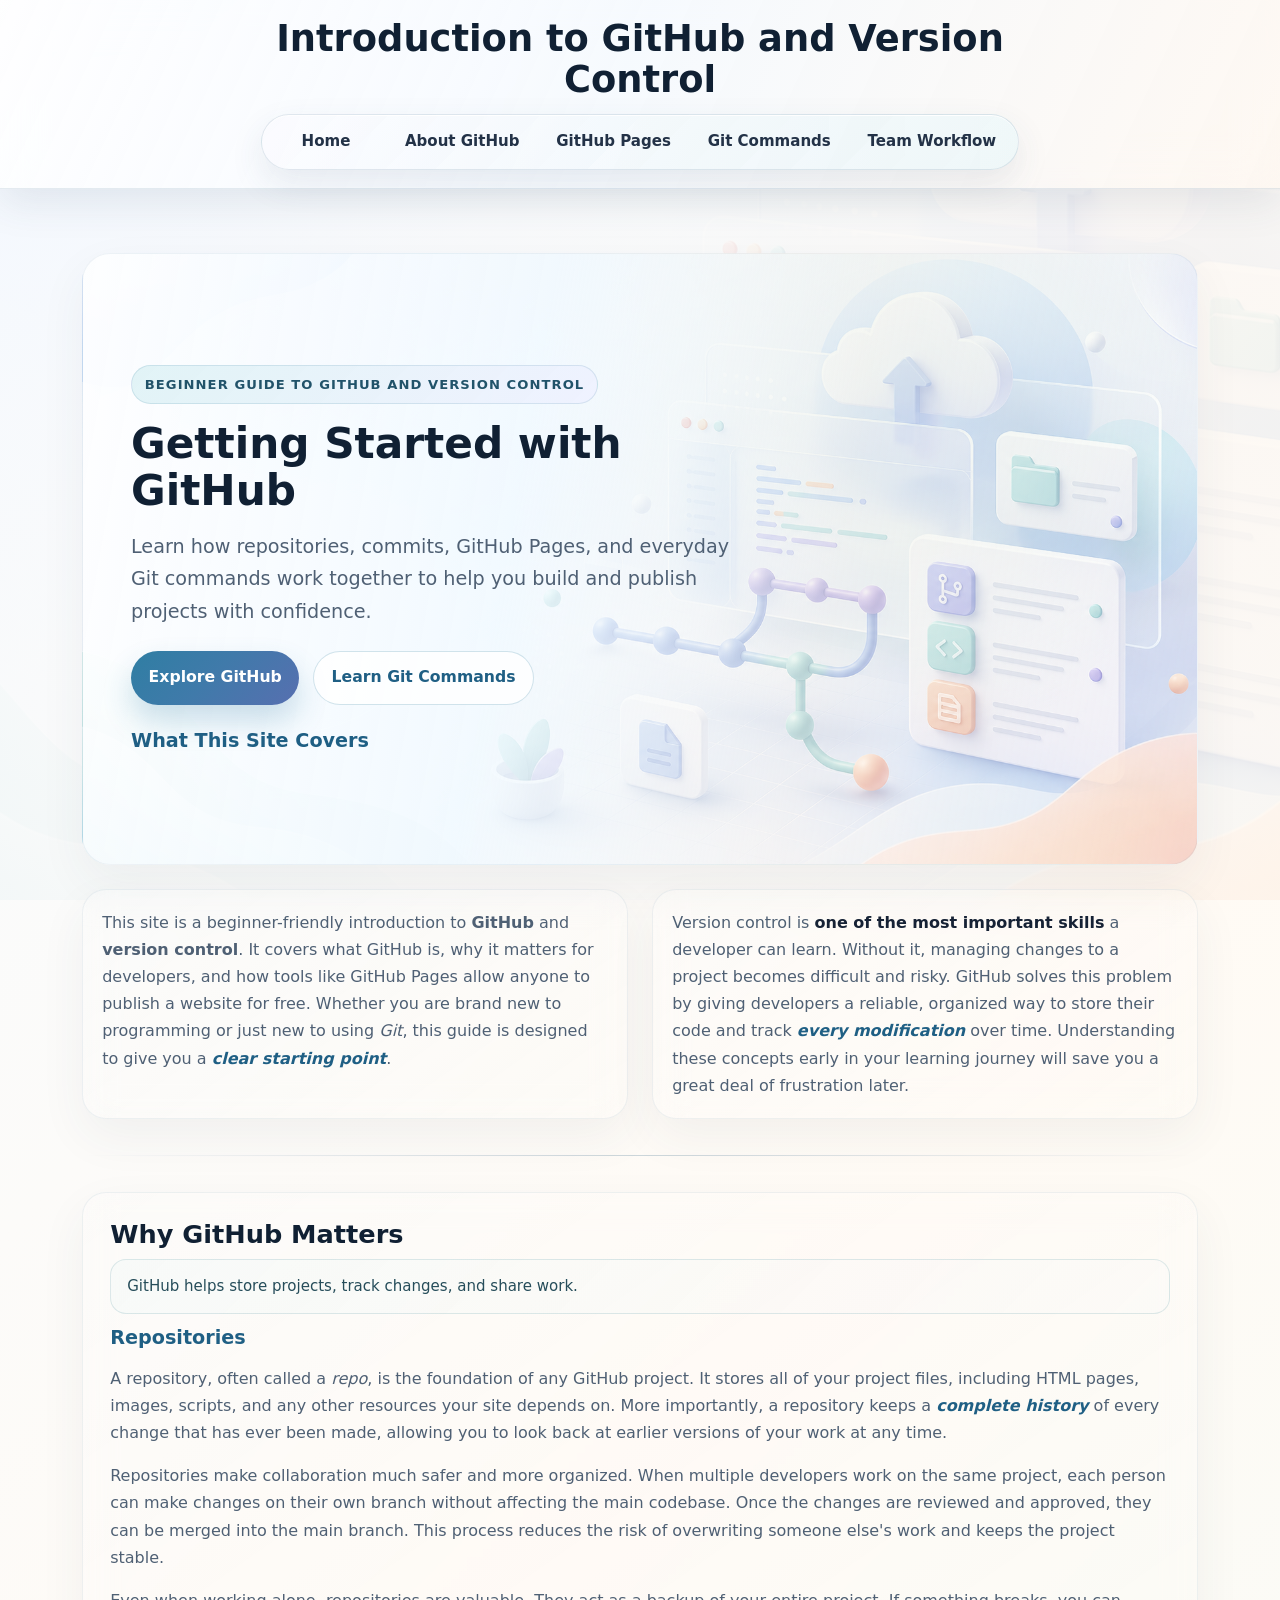
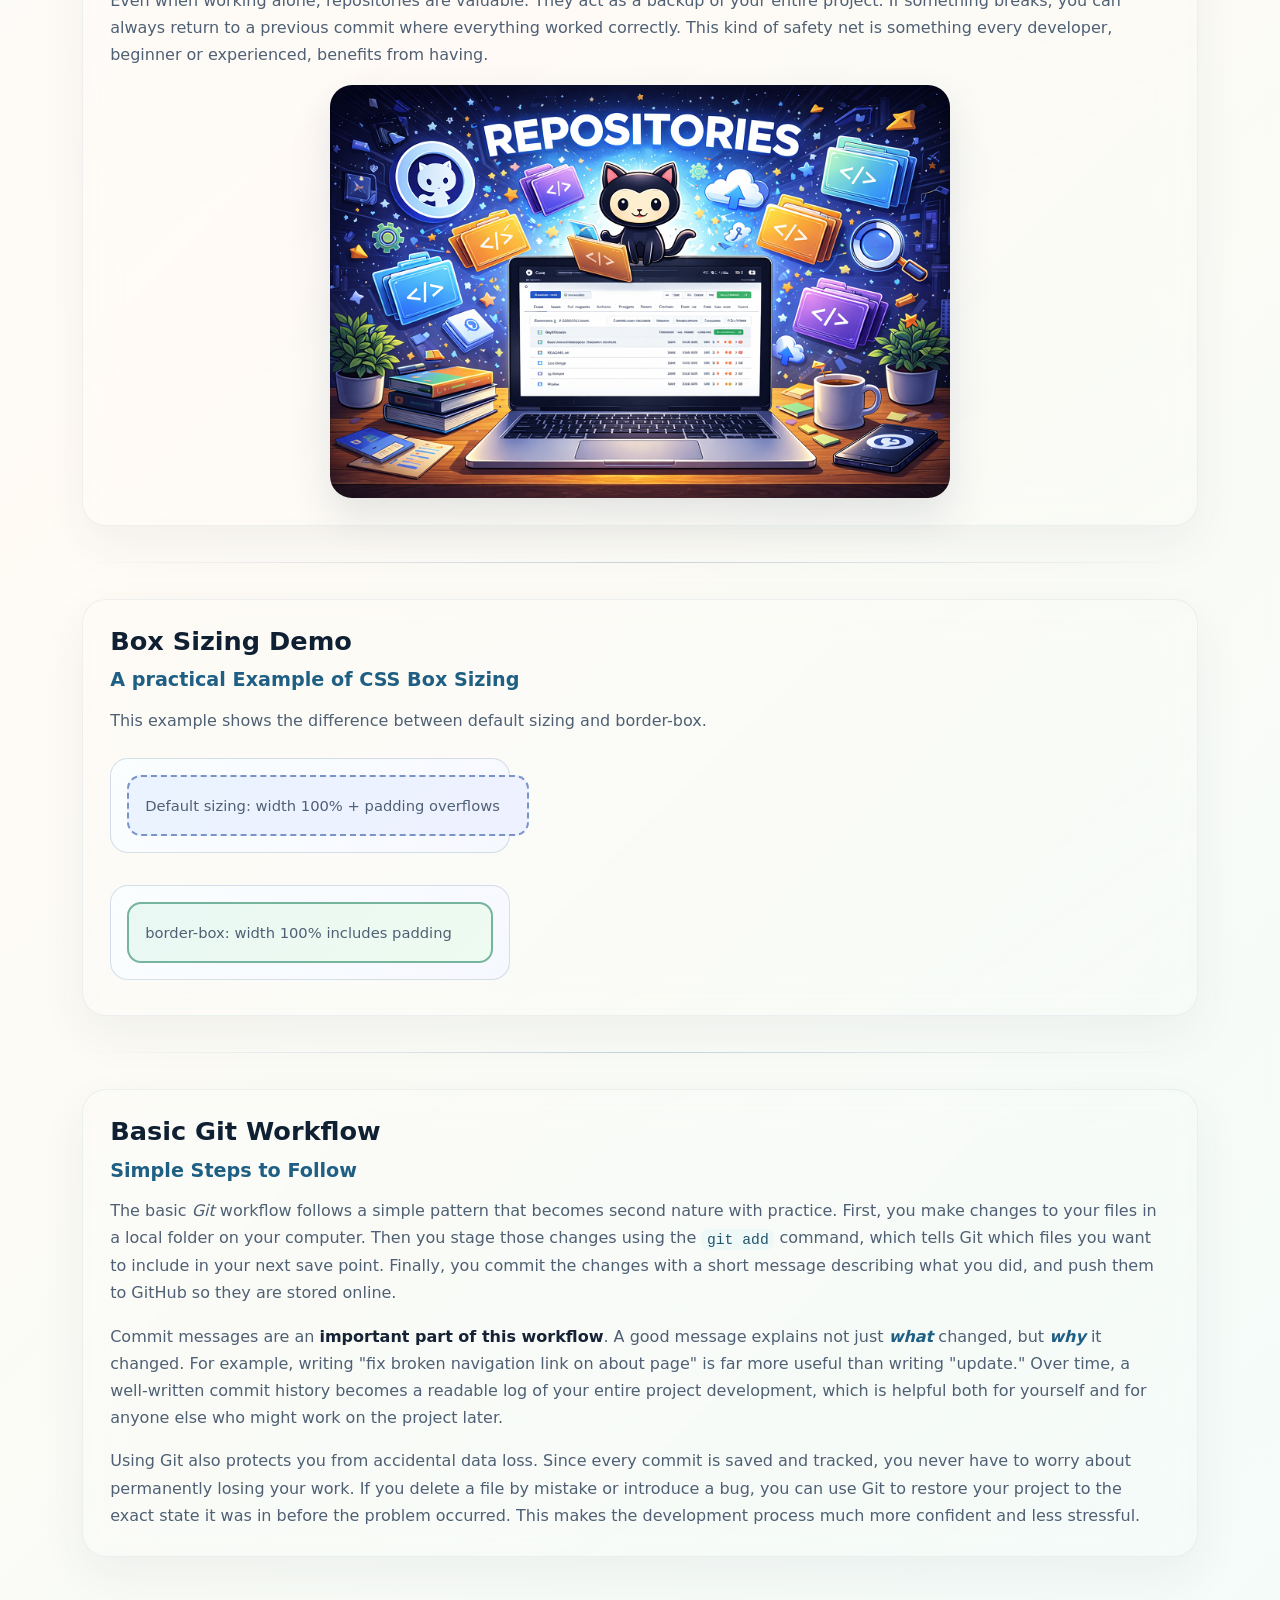
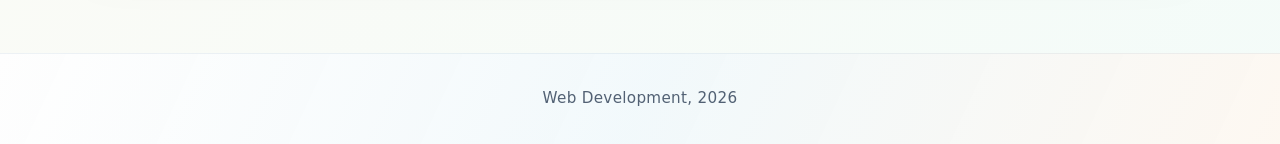
==== commit 648a3296: "Add Team Workflow page New beginner page on team-based Git development: feature branch workflow, pul" ====
--- a/index.html
+++ b/index.html
@@ -88,6 +88,7 @@
                 <li><a href="about.html">About GitHub</a></li>
                 <li><a href="pages.html">GitHub Pages</a></li>
                 <li><a href="git-commands.html">Git Commands</a></li>
+                <li><a href="team-workflow.html">Team Workflow</a></li>
             </ul>
         </nav>
     </header>
--- a/css/style.css
+++ b/css/style.css
@@ -40,8 +40,7 @@
 }
 
 body > header {
-    position: sticky;
-    top: 0;
+    position: relative;
     z-index: 20;
     display: flex;
     align-items: center;
@@ -445,6 +444,99 @@
     transform: translateY(-1px);
 }
 
+nav a[aria-current="page"] {
+    background: linear-gradient(135deg, rgba(255, 255, 255, 0.96), rgba(235, 247, 250, 0.95));
+    box-shadow: 0 10px 24px rgba(47, 126, 163, 0.16);
+    color: var(--blue-deep);
+}
+
+.plain-list {
+    color: var(--muted);
+    display: flex;
+    flex-direction: column;
+    gap: 0.6rem;
+    margin: 0;
+    padding-left: 1.2rem;
+}
+
+.workflow-steps {
+    counter-reset: step;
+    display: flex;
+    flex-direction: column;
+    gap: 0.75rem;
+    list-style: none;
+    margin: 0;
+    padding: 0;
+}
+
+.workflow-steps li {
+    color: var(--muted);
+    counter-increment: step;
+    padding-left: 2.9rem;
+    position: relative;
+}
+
+.workflow-steps li::before {
+    align-items: center;
+    background: linear-gradient(135deg, var(--blue), #516dae);
+    border-radius: 50%;
+    color: #ffffff;
+    content: counter(step);
+    display: flex;
+    font-size: 0.9rem;
+    font-weight: 800;
+    height: 2rem;
+    justify-content: center;
+    left: 0;
+    position: absolute;
+    top: 0;
+    width: 2rem;
+}
+
+.workflow-steps li:not(:last-child)::after {
+    background: linear-gradient(180deg, rgba(47, 126, 163, 0.4), rgba(120, 198, 189, 0.2));
+    bottom: -0.75rem;
+    content: "";
+    left: calc(1rem - 1px);
+    position: absolute;
+    top: 2rem;
+    width: 2px;
+}
+
+.conflict-example pre {
+    border-left-color: var(--peach);
+}
+
+.table-wrap {
+    max-width: 100%;
+    overflow-x: auto;
+}
+
+.reference-table {
+    border-collapse: collapse;
+    width: 100%;
+}
+
+.reference-table th,
+.reference-table td {
+    border-bottom: 1px solid rgba(126, 154, 178, 0.24);
+    padding: 0.65rem 0.8rem;
+    text-align: left;
+    vertical-align: top;
+}
+
+.reference-table th {
+    color: var(--blue-deep);
+}
+
+.reference-table td {
+    color: var(--muted);
+}
+
+.reference-table td:first-child {
+    white-space: nowrap;
+}
+
 img {
     display: block;
     height: auto;
